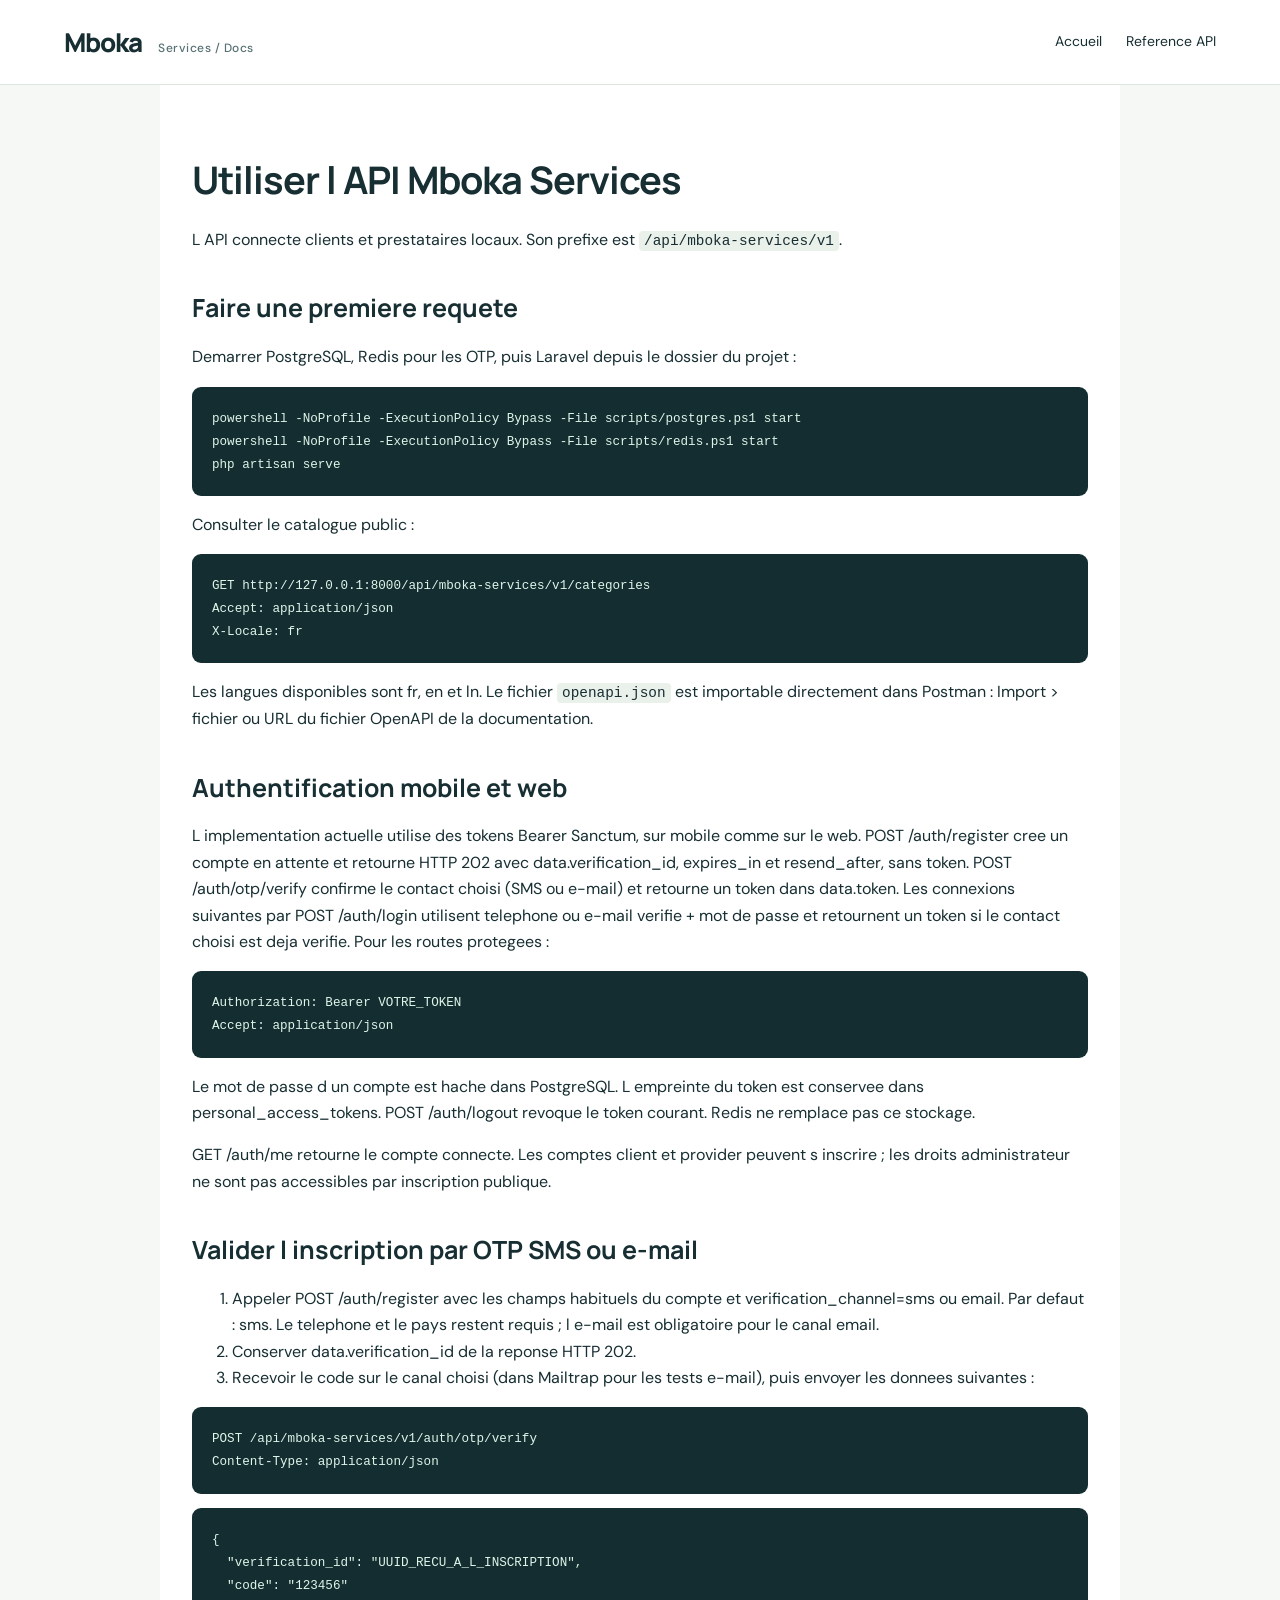
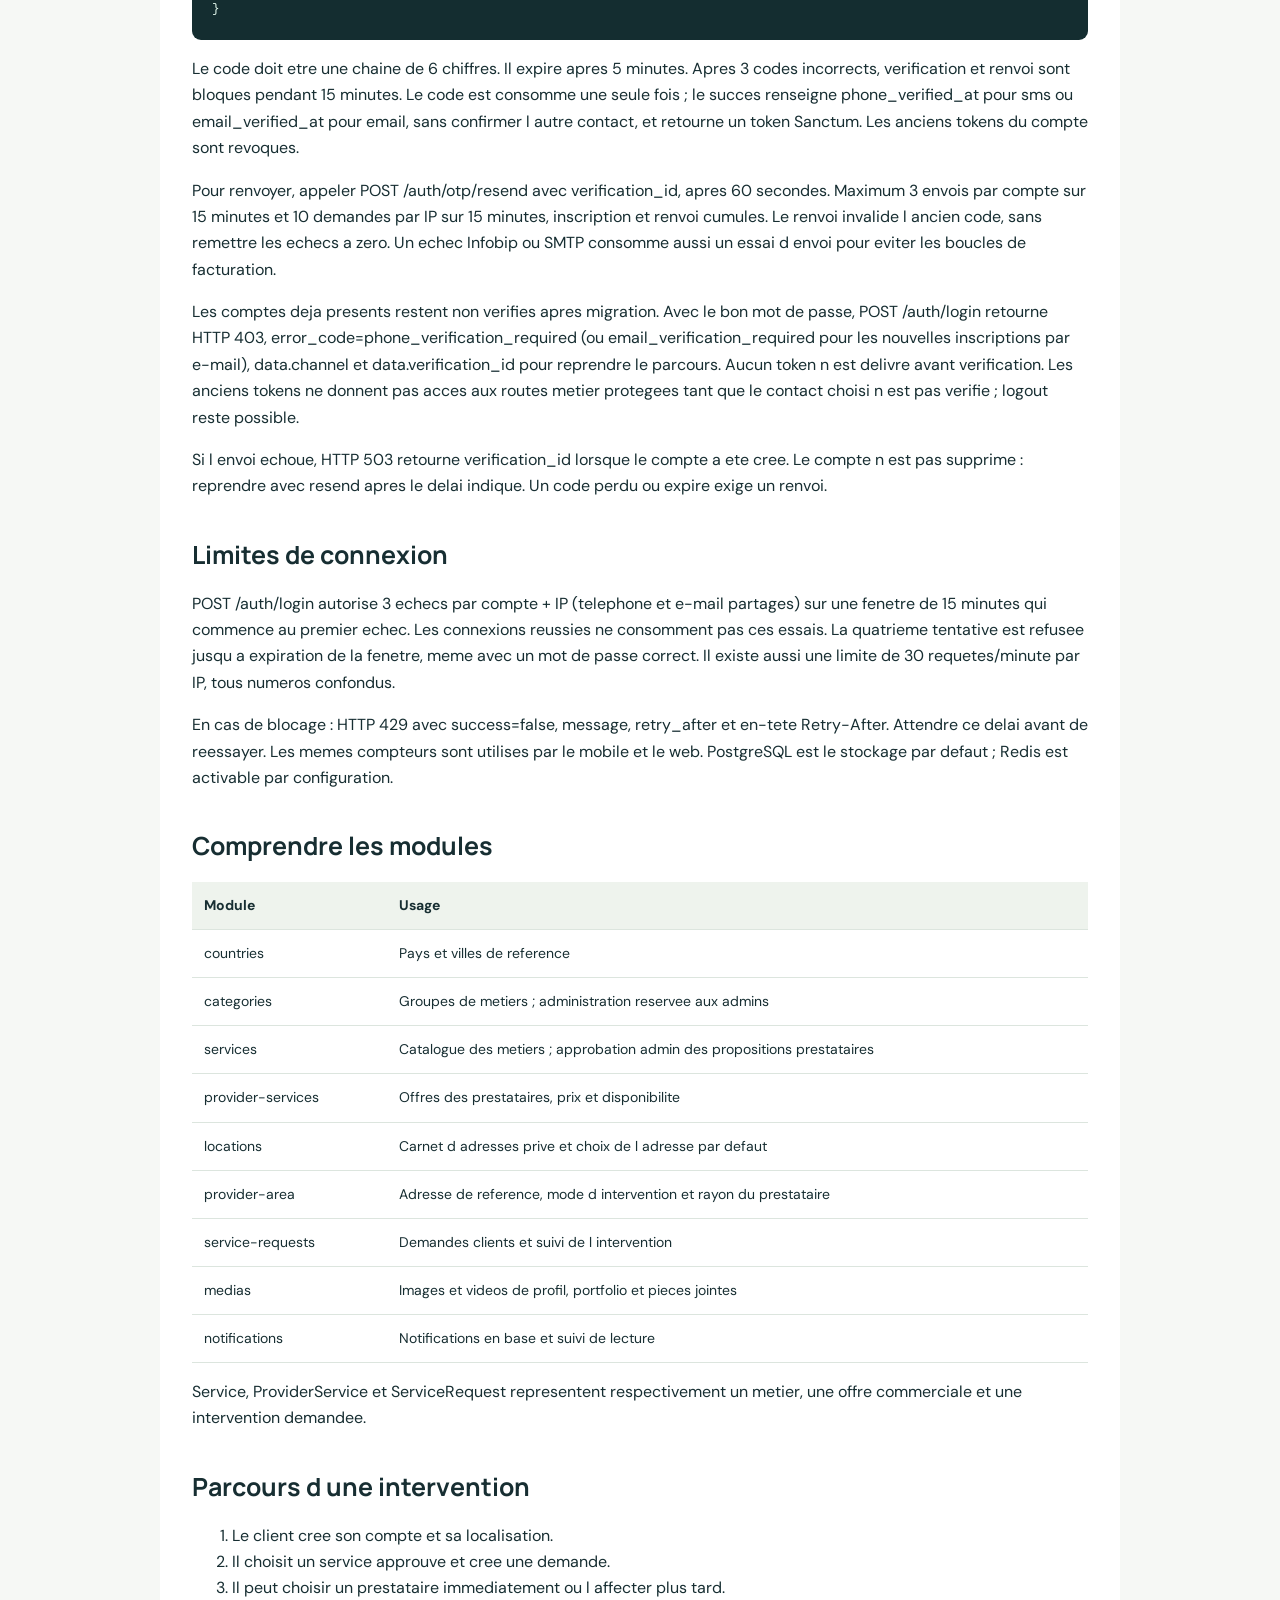
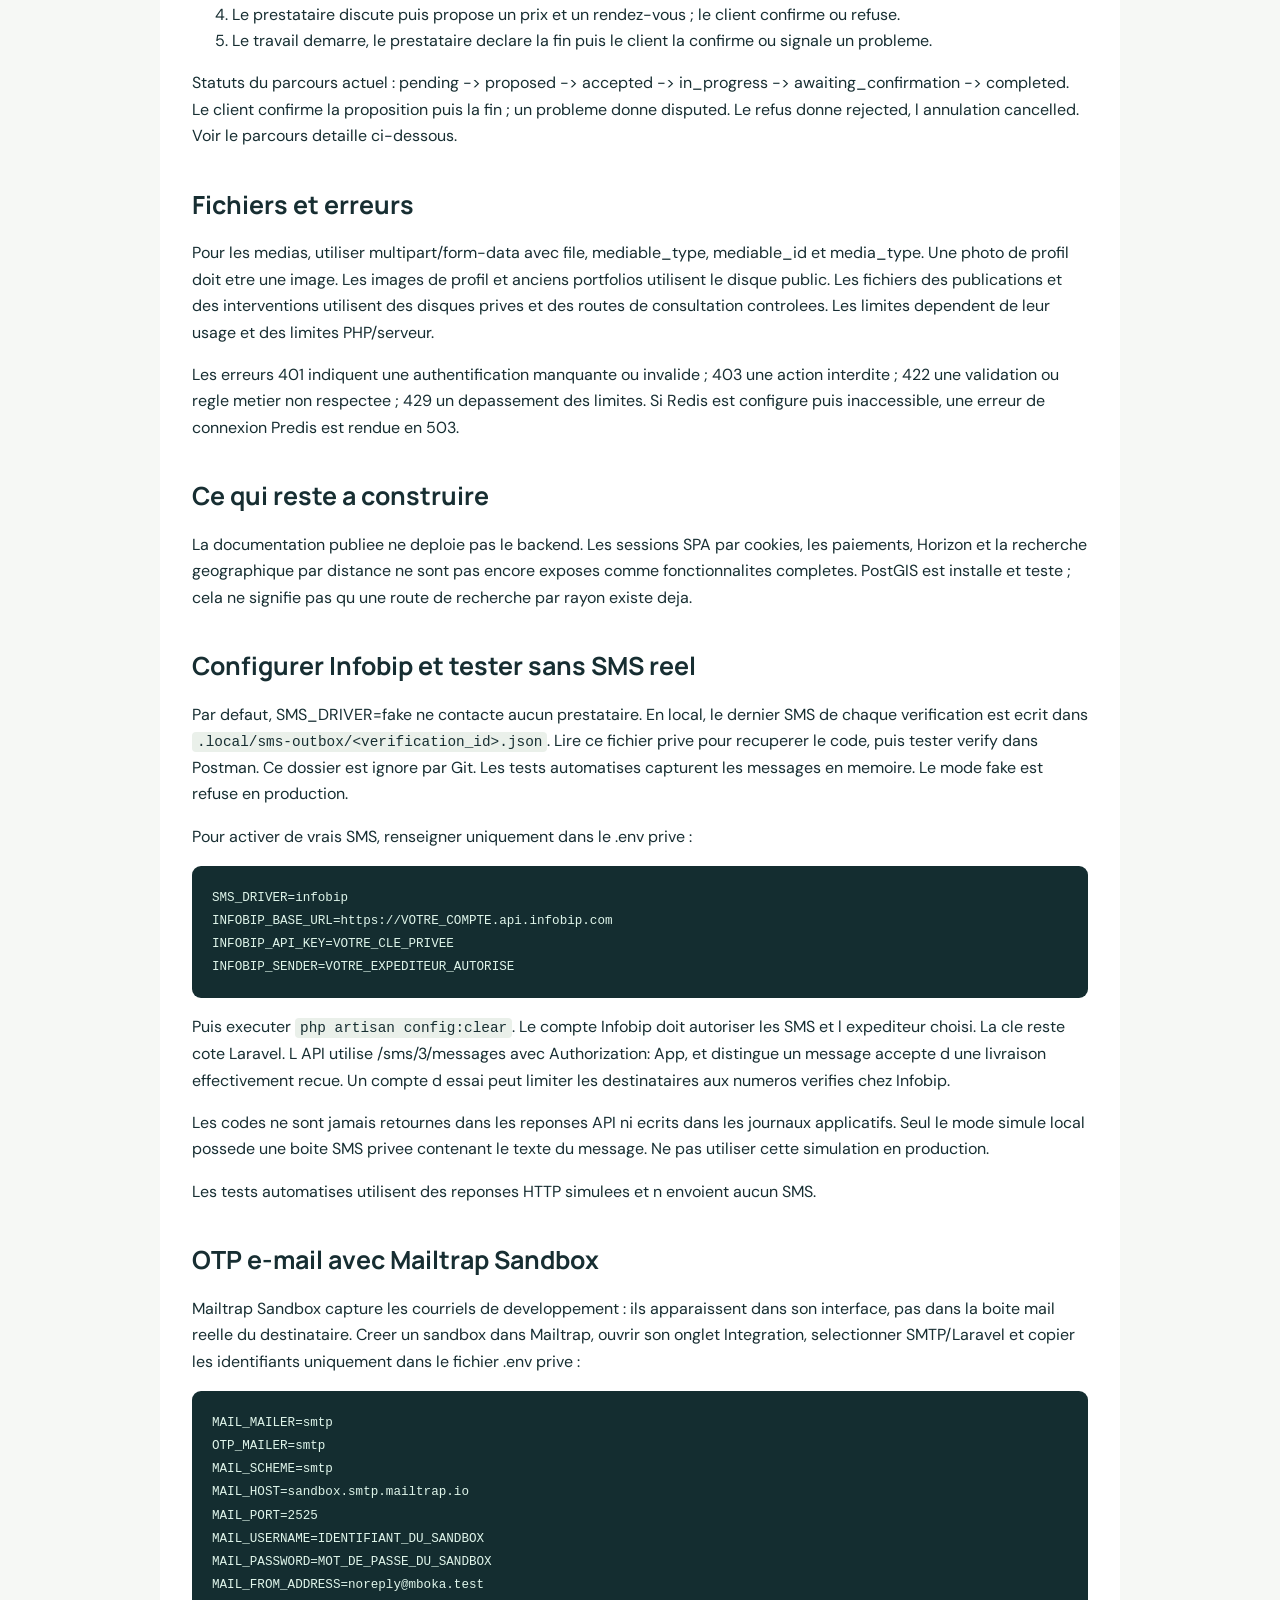
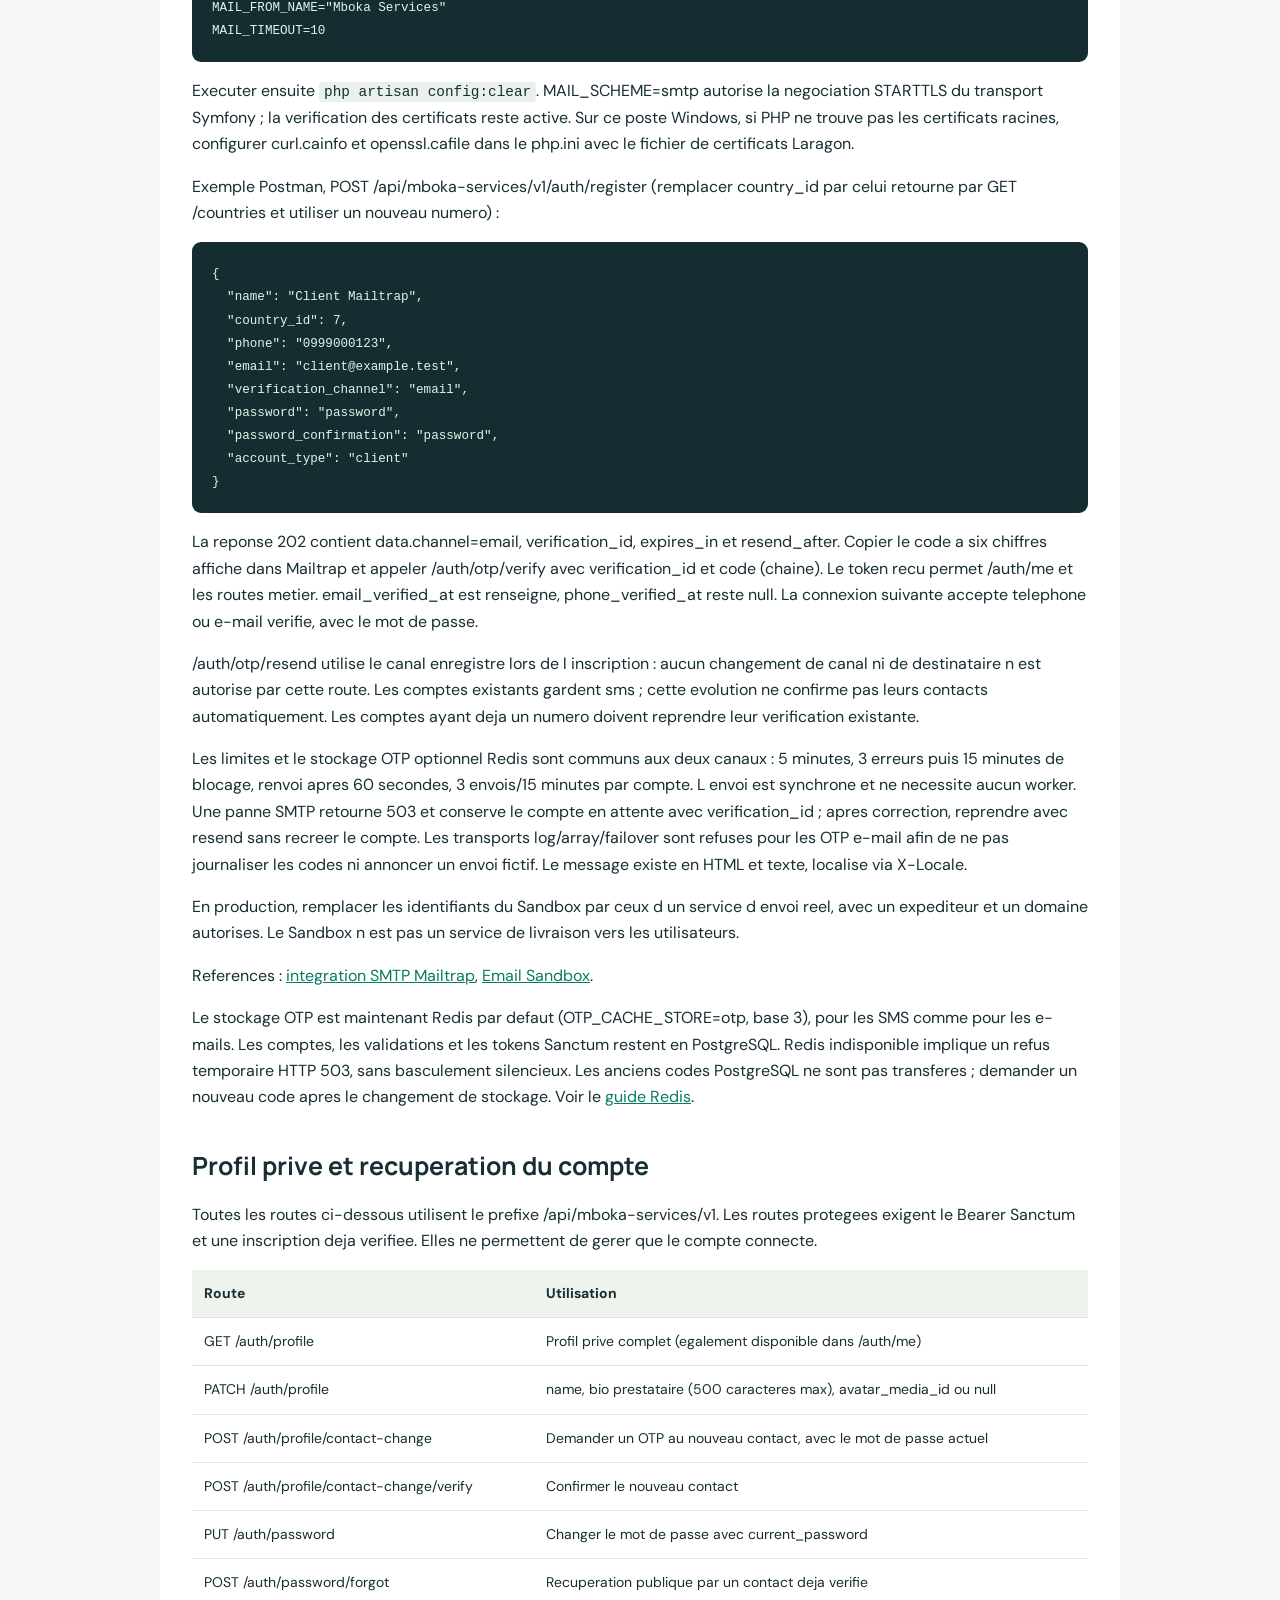
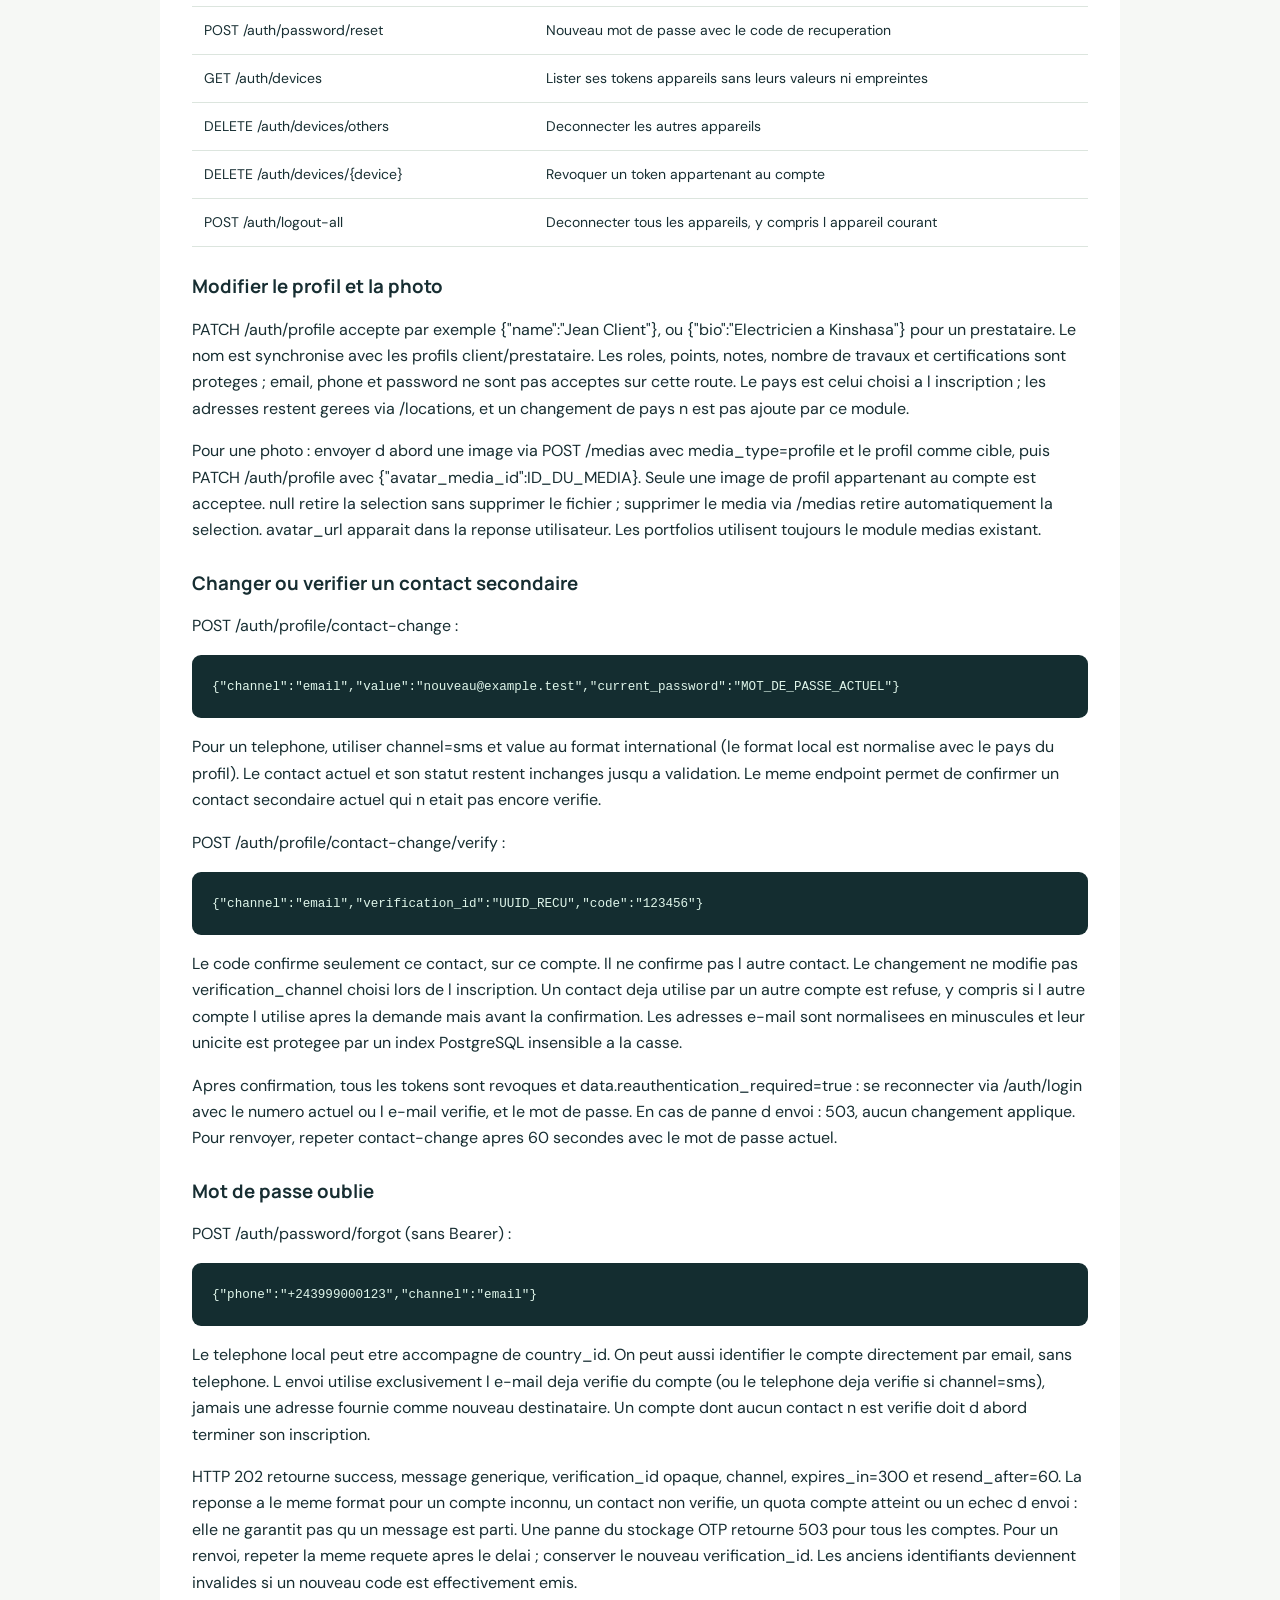
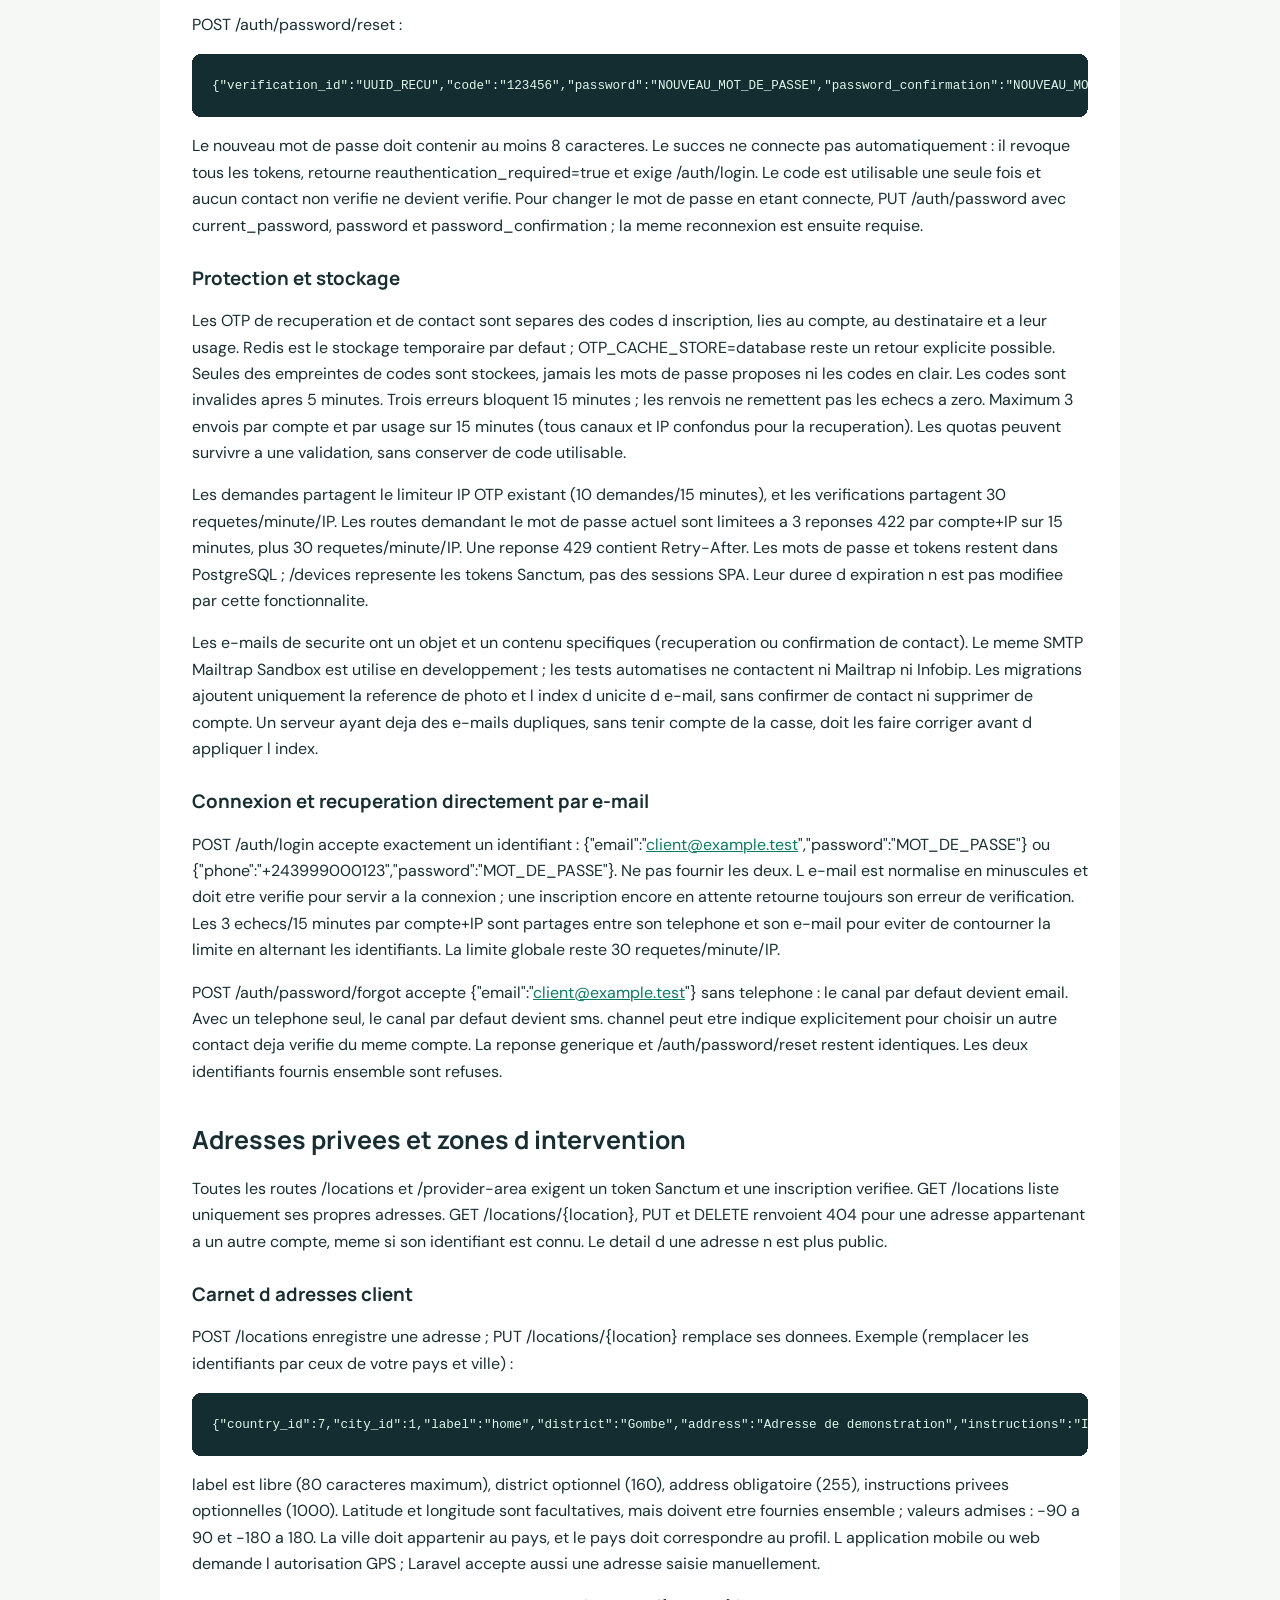
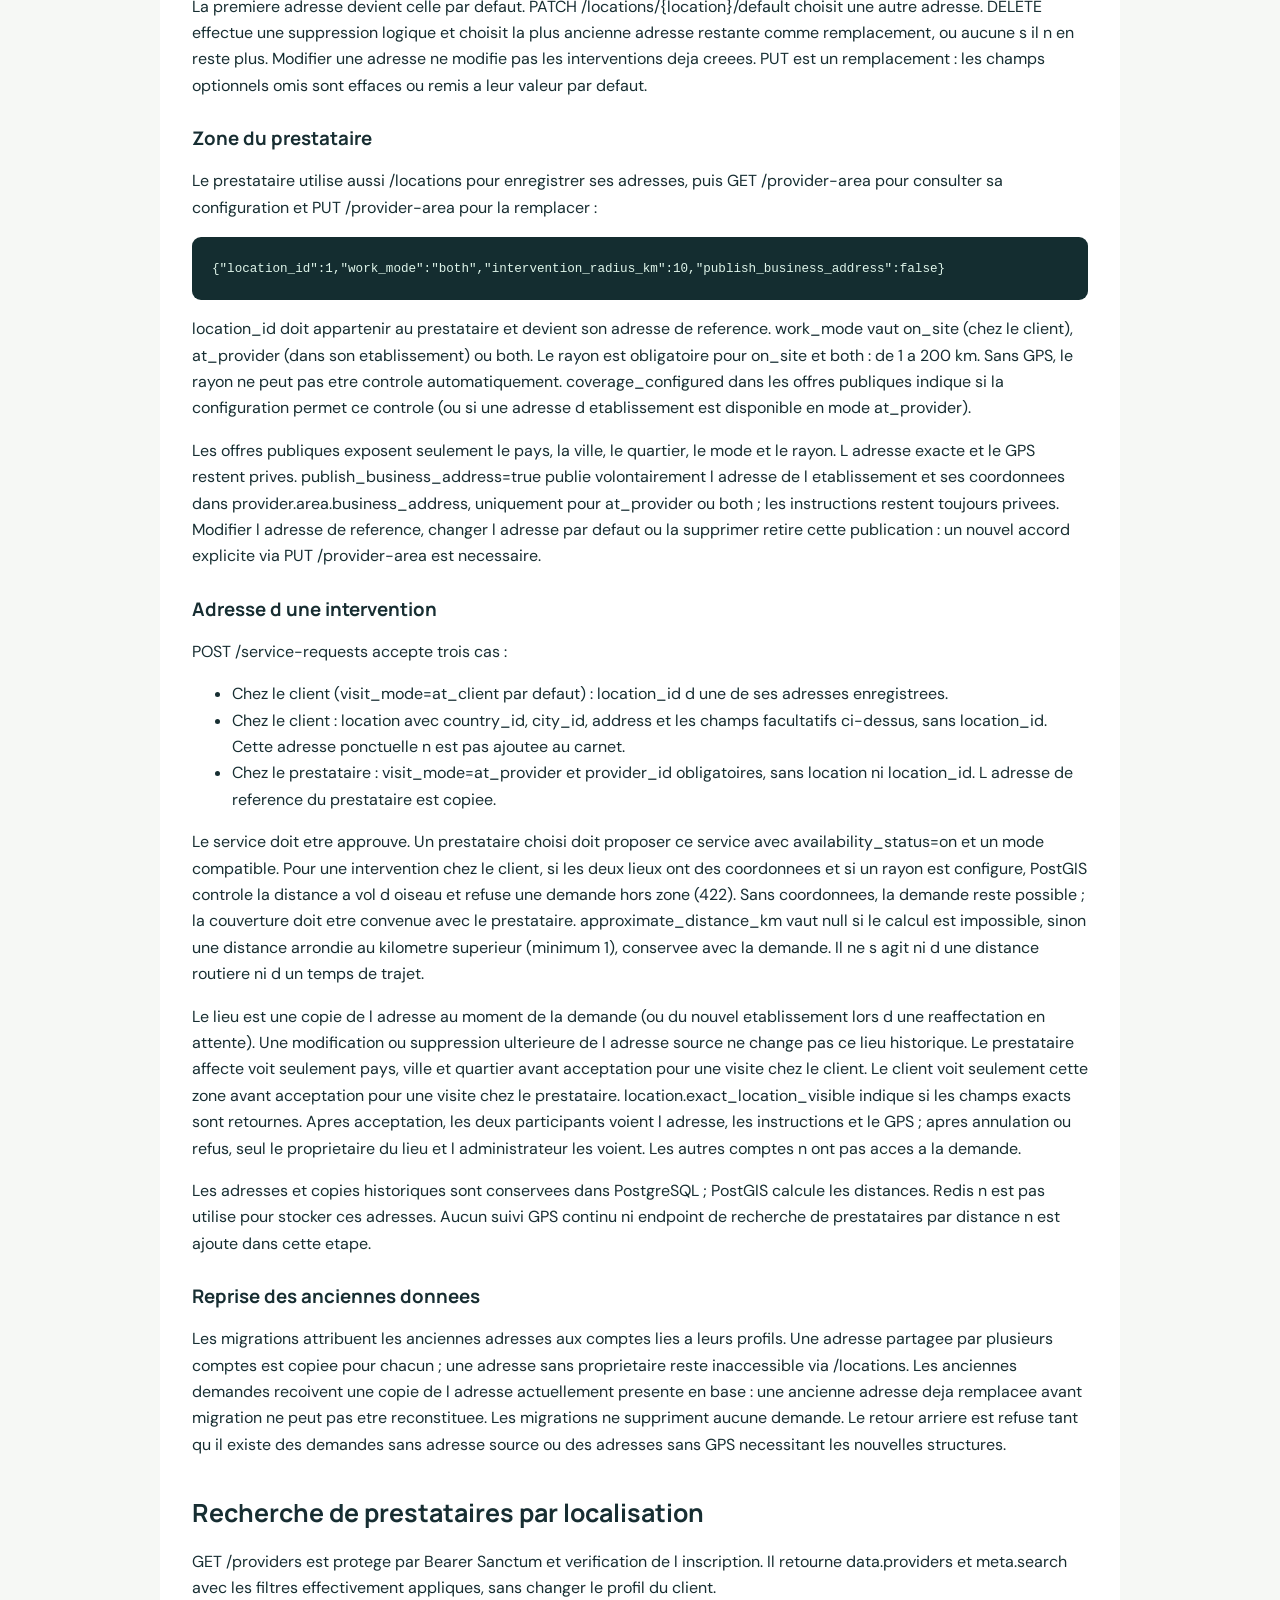
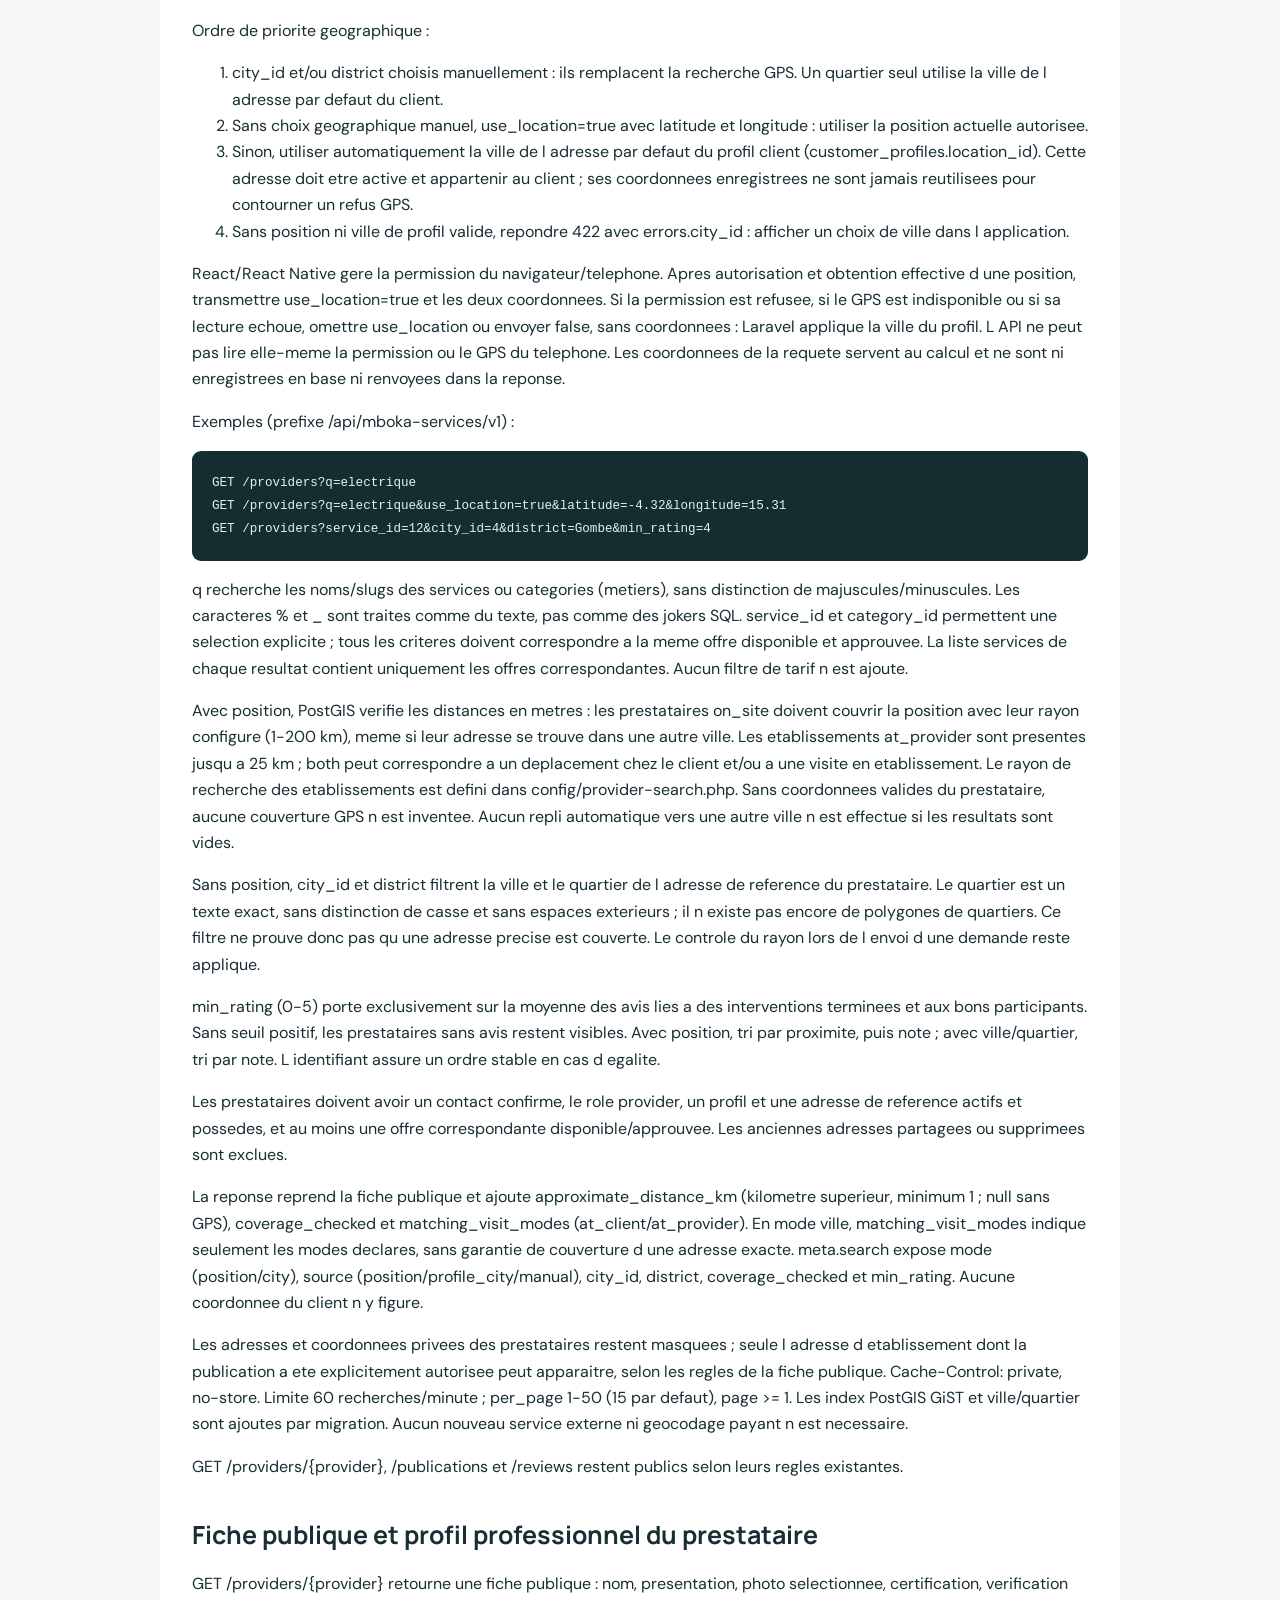
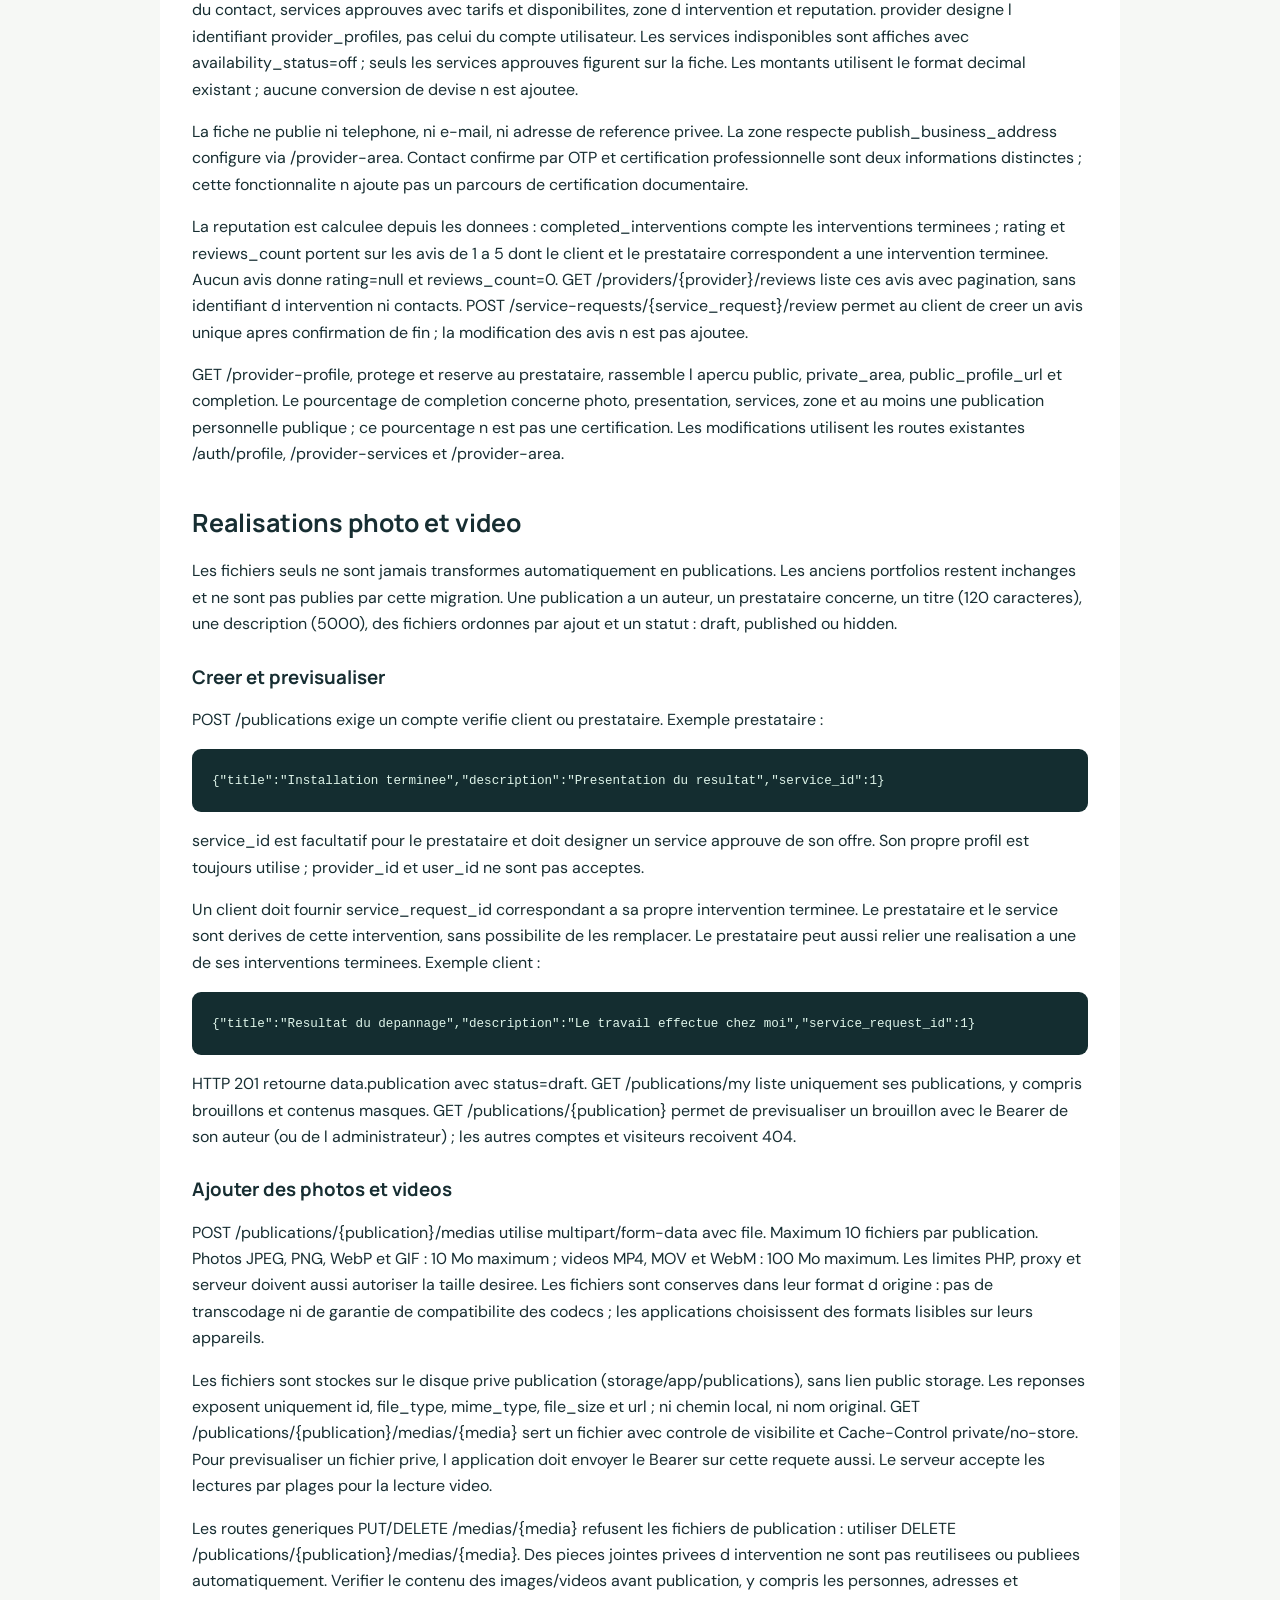
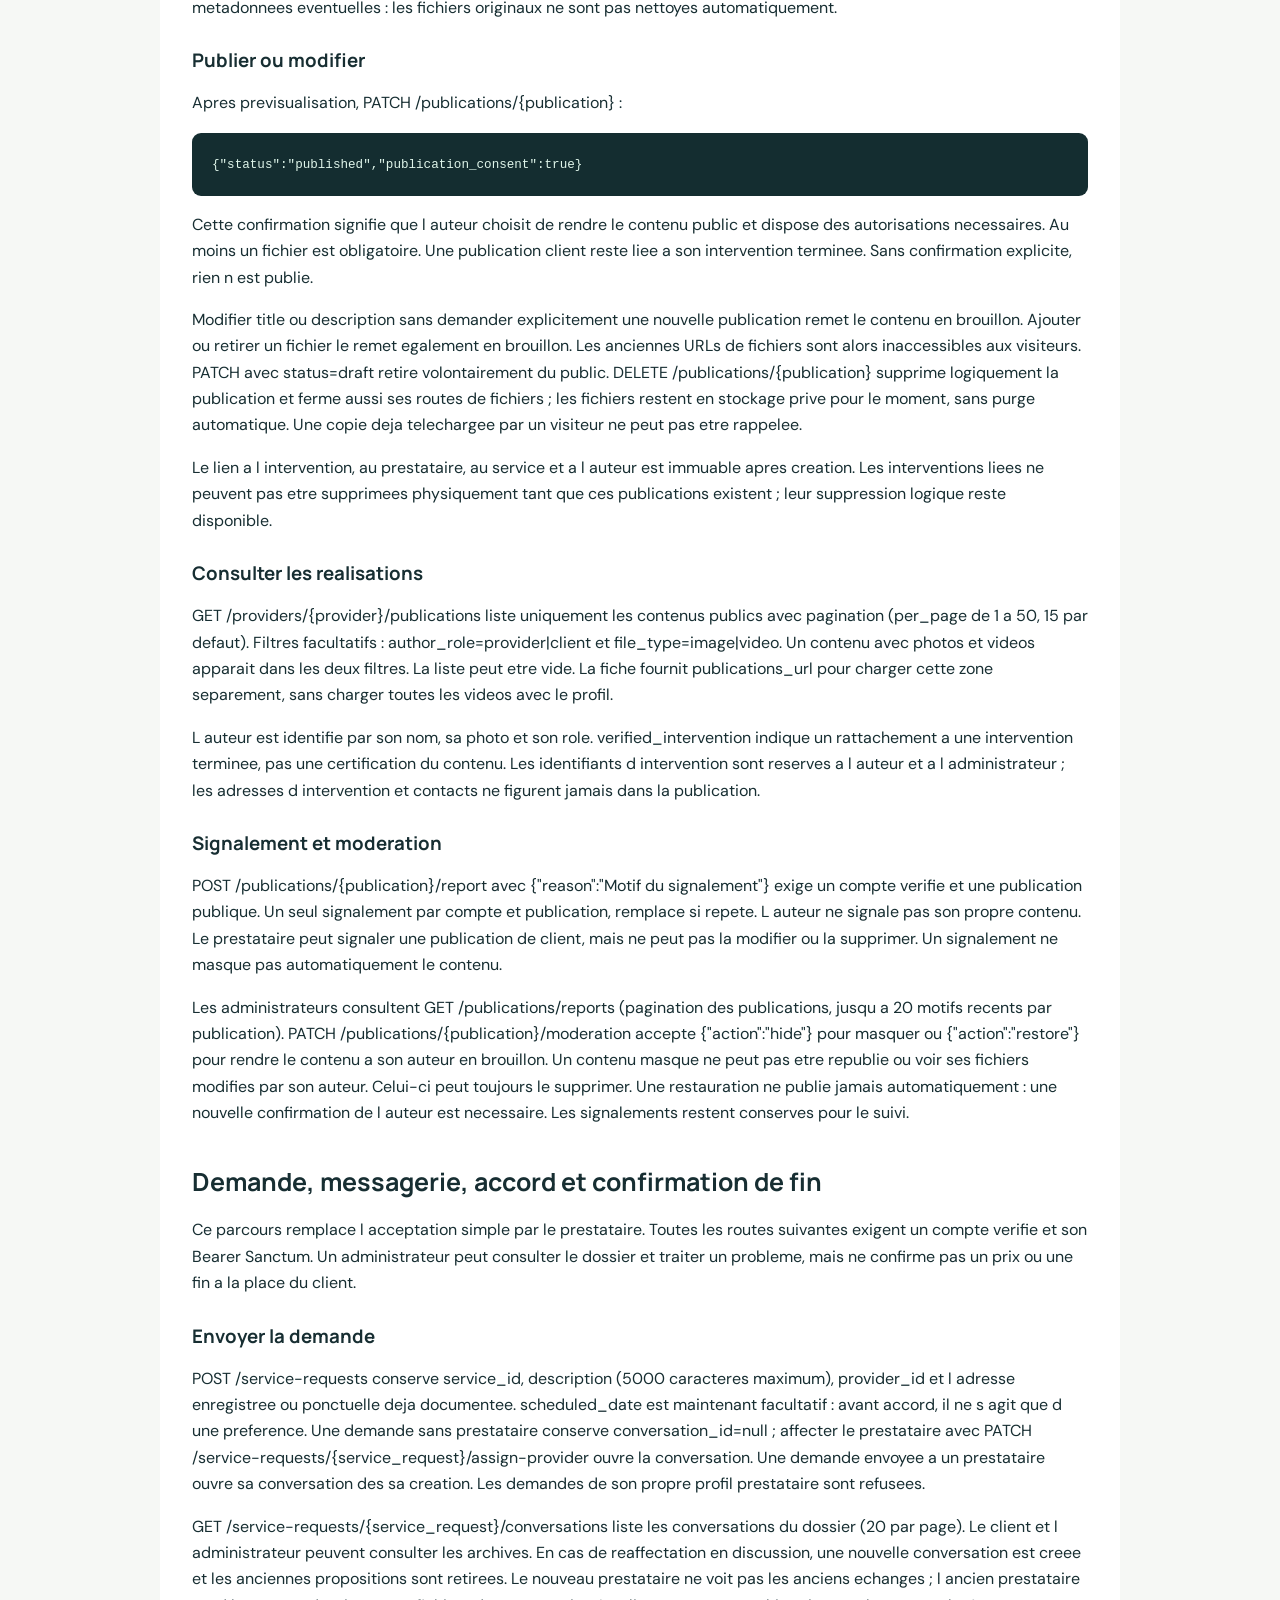
==== api-guide.html @ a5d68b19 "docs: publish API reference from f7e01b3" ====
<!doctype html><html lang="fr"><meta charset="utf-8"><meta name="viewport" content="width=device-width,initial-scale=1"><link rel="stylesheet" href="style.css"><title>Mboka &middot; api-guide</title><body><header><a class="brand" href="index.html">Mboka <span>Services / Docs</span></a><nav><a href="index.html">Accueil</a><a href="api.html">Reference API</a></nav></header><main class="guide"><h1>Utiliser l API Mboka Services</h1>
<p>L API connecte clients et prestataires locaux. Son prefixe est <code>/api/mboka-services/v1</code>.</p>
<h2>Faire une premiere requete</h2>
<p>Demarrer PostgreSQL, Redis pour les OTP, puis Laravel depuis le dossier du projet :</p>
<pre><code class="language-powershell">powershell -NoProfile -ExecutionPolicy Bypass -File scripts/postgres.ps1 start
powershell -NoProfile -ExecutionPolicy Bypass -File scripts/redis.ps1 start
php artisan serve
</code></pre>
<p>Consulter le catalogue public :</p>
<pre><code class="language-http">GET http://127.0.0.1:8000/api/mboka-services/v1/categories
Accept: application/json
X-Locale: fr
</code></pre>
<p>Les langues disponibles sont fr, en et ln. Le fichier <code>openapi.json</code> est importable directement dans Postman : Import &gt; fichier ou URL du fichier OpenAPI de la documentation.</p>
<h2>Authentification mobile et web</h2>
<p>L implementation actuelle utilise des tokens Bearer Sanctum, sur mobile comme sur le web. POST /auth/register cree un compte en attente et retourne HTTP 202 avec data.verification_id, expires_in et resend_after, sans token. POST /auth/otp/verify confirme le contact choisi (SMS ou e-mail) et retourne un token dans data.token. Les connexions suivantes par POST /auth/login utilisent telephone ou e-mail verifie + mot de passe et retournent un token si le contact choisi est deja verifie. Pour les routes protegees :</p>
<pre><code class="language-http">Authorization: Bearer VOTRE_TOKEN
Accept: application/json
</code></pre>
<p>Le mot de passe d un compte est hache dans PostgreSQL. L empreinte du token est conservee dans personal_access_tokens. POST /auth/logout revoque le token courant. Redis ne remplace pas ce stockage.</p>
<p>GET /auth/me retourne le compte connecte. Les comptes client et provider peuvent s inscrire ; les droits administrateur ne sont pas accessibles par inscription publique.</p>
<h2>Valider l inscription par OTP SMS ou e-mail</h2>
<ol>
<li>Appeler POST /auth/register avec les champs habituels du compte et verification_channel=sms ou email. Par defaut : sms. Le telephone et le pays restent requis ; l e-mail est obligatoire pour le canal email.</li>
<li>Conserver data.verification_id de la reponse HTTP 202.</li>
<li>Recevoir le code sur le canal choisi (dans Mailtrap pour les tests e-mail), puis envoyer les donnees suivantes :</li>
</ol>
<pre><code class="language-http">POST /api/mboka-services/v1/auth/otp/verify
Content-Type: application/json
</code></pre>
<pre><code class="language-json">{
  &quot;verification_id&quot;: &quot;UUID_RECU_A_L_INSCRIPTION&quot;,
  &quot;code&quot;: &quot;123456&quot;
}
</code></pre>
<p>Le code doit etre une chaine de 6 chiffres. Il expire apres 5 minutes. Apres 3 codes incorrects, verification et renvoi sont bloques pendant 15 minutes. Le code est consomme une seule fois ; le succes renseigne phone_verified_at pour sms ou email_verified_at pour email, sans confirmer l autre contact, et retourne un token Sanctum. Les anciens tokens du compte sont revoques.</p>
<p>Pour renvoyer, appeler POST /auth/otp/resend avec verification_id, apres 60 secondes. Maximum 3 envois par compte sur 15 minutes et 10 demandes par IP sur 15 minutes, inscription et renvoi cumules. Le renvoi invalide l ancien code, sans remettre les echecs a zero. Un echec Infobip ou SMTP consomme aussi un essai d envoi pour eviter les boucles de facturation.</p>
<p>Les comptes deja presents restent non verifies apres migration. Avec le bon mot de passe, POST /auth/login retourne HTTP 403, error_code=phone_verification_required (ou email_verification_required pour les nouvelles inscriptions par e-mail), data.channel et data.verification_id pour reprendre le parcours. Aucun token n est delivre avant verification. Les anciens tokens ne donnent pas acces aux routes metier protegees tant que le contact choisi n est pas verifie ; logout reste possible.</p>
<p>Si l envoi echoue, HTTP 503 retourne verification_id lorsque le compte a ete cree. Le compte n est pas supprime : reprendre avec resend apres le delai indique. Un code perdu ou expire exige un renvoi.</p>
<h2>Limites de connexion</h2>
<p>POST /auth/login autorise 3 echecs par compte + IP (telephone et e-mail partages) sur une fenetre de 15 minutes qui commence au premier echec. Les connexions reussies ne consomment pas ces essais. La quatrieme tentative est refusee jusqu a expiration de la fenetre, meme avec un mot de passe correct. Il existe aussi une limite de 30 requetes/minute par IP, tous numeros confondus.</p>
<p>En cas de blocage : HTTP 429 avec success=false, message, retry_after et en-tete Retry-After. Attendre ce delai avant de reessayer. Les memes compteurs sont utilises par le mobile et le web. PostgreSQL est le stockage par defaut ; Redis est activable par configuration.</p>
<h2>Comprendre les modules</h2>
<table>
<thead>
<tr>
<th>Module</th>
<th>Usage</th>
</tr>
</thead>
<tbody>
<tr>
<td>countries</td>
<td>Pays et villes de reference</td>
</tr>
<tr>
<td>categories</td>
<td>Groupes de metiers ; administration reservee aux admins</td>
</tr>
<tr>
<td>services</td>
<td>Catalogue des metiers ; approbation admin des propositions prestataires</td>
</tr>
<tr>
<td>provider-services</td>
<td>Offres des prestataires, prix et disponibilite</td>
</tr>
<tr>
<td>locations</td>
<td>Carnet d adresses prive et choix de l adresse par defaut</td>
</tr>
<tr>
<td>provider-area</td>
<td>Adresse de reference, mode d intervention et rayon du prestataire</td>
</tr>
<tr>
<td>service-requests</td>
<td>Demandes clients et suivi de l intervention</td>
</tr>
<tr>
<td>medias</td>
<td>Images et videos de profil, portfolio et pieces jointes</td>
</tr>
<tr>
<td>notifications</td>
<td>Notifications en base et suivi de lecture</td>
</tr>
</tbody>
</table>
<p>Service, ProviderService et ServiceRequest representent respectivement un metier, une offre commerciale et une intervention demandee.</p>
<h2>Parcours d une intervention</h2>
<ol>
<li>Le client cree son compte et sa localisation.</li>
<li>Il choisit un service approuve et cree une demande.</li>
<li>Il peut choisir un prestataire immediatement ou l affecter plus tard.</li>
<li>Le prestataire discute puis propose un prix et un rendez-vous ; le client confirme ou refuse.</li>
<li>Le travail demarre, le prestataire declare la fin puis le client la confirme ou signale un probleme.</li>
</ol>
<p>Statuts du parcours actuel : pending -&gt; proposed -&gt; accepted -&gt; in_progress -&gt; awaiting_confirmation -&gt; completed. Le client confirme la proposition puis la fin ; un probleme donne disputed. Le refus donne rejected, l annulation cancelled. Voir le parcours detaille ci-dessous.</p>
<h2>Fichiers et erreurs</h2>
<p>Pour les medias, utiliser multipart/form-data avec file, mediable_type, mediable_id et media_type. Une photo de profil doit etre une image. Les images de profil et anciens portfolios utilisent le disque public. Les fichiers des publications et des interventions utilisent des disques prives et des routes de consultation controlees. Les limites dependent de leur usage et des limites PHP/serveur.</p>
<p>Les erreurs 401 indiquent une authentification manquante ou invalide ; 403 une action interdite ; 422 une validation ou regle metier non respectee ; 429 un depassement des limites. Si Redis est configure puis inaccessible, une erreur de connexion Predis est rendue en 503.</p>
<h2>Ce qui reste a construire</h2>
<p>La documentation publiee ne deploie pas le backend. Les sessions SPA par cookies, les paiements, Horizon et la recherche geographique par distance ne sont pas encore exposes comme fonctionnalites completes. PostGIS est installe et teste ; cela ne signifie pas qu une route de recherche par rayon existe deja.</p>
<h2>Configurer Infobip et tester sans SMS reel</h2>
<p>Par defaut, SMS_DRIVER=fake ne contacte aucun prestataire. En local, le dernier SMS de chaque verification est ecrit dans <code>.local/sms-outbox/&lt;verification_id&gt;.json</code>. Lire ce fichier prive pour recuperer le code, puis tester verify dans Postman. Ce dossier est ignore par Git. Les tests automatises capturent les messages en memoire. Le mode fake est refuse en production.</p>
<p>Pour activer de vrais SMS, renseigner uniquement dans le .env prive :</p>
<pre><code class="language-dotenv">SMS_DRIVER=infobip
INFOBIP_BASE_URL=https://VOTRE_COMPTE.api.infobip.com
INFOBIP_API_KEY=VOTRE_CLE_PRIVEE
INFOBIP_SENDER=VOTRE_EXPEDITEUR_AUTORISE
</code></pre>
<p>Puis executer <code>php artisan config:clear</code>. Le compte Infobip doit autoriser les SMS et l expediteur choisi. La cle reste cote Laravel. L API utilise /sms/3/messages avec Authorization: App, et distingue un message accepte d une livraison effectivement recue. Un compte d essai peut limiter les destinataires aux numeros verifies chez Infobip.</p>
<p>Les codes ne sont jamais retournes dans les reponses API ni ecrits dans les journaux applicatifs. Seul le mode simule local possede une boite SMS privee contenant le texte du message. Ne pas utiliser cette simulation en production.</p>
<p>Les tests automatises utilisent des reponses HTTP simulees et n envoient aucun SMS.</p>
<h2>OTP e-mail avec Mailtrap Sandbox</h2>
<p>Mailtrap Sandbox capture les courriels de developpement : ils apparaissent dans son interface, pas dans la boite mail reelle du destinataire. Creer un sandbox dans Mailtrap, ouvrir son onglet Integration, selectionner SMTP/Laravel et copier les identifiants uniquement dans le fichier .env prive :</p>
<pre><code class="language-dotenv">MAIL_MAILER=smtp
OTP_MAILER=smtp
MAIL_SCHEME=smtp
MAIL_HOST=sandbox.smtp.mailtrap.io
MAIL_PORT=2525
MAIL_USERNAME=IDENTIFIANT_DU_SANDBOX
MAIL_PASSWORD=MOT_DE_PASSE_DU_SANDBOX
MAIL_FROM_ADDRESS=noreply@mboka.test
MAIL_FROM_NAME=&quot;Mboka Services&quot;
MAIL_TIMEOUT=10
</code></pre>
<p>Executer ensuite <code>php artisan config:clear</code>. MAIL_SCHEME=smtp autorise la negociation STARTTLS du transport Symfony ; la verification des certificats reste active. Sur ce poste Windows, si PHP ne trouve pas les certificats racines, configurer curl.cainfo et openssl.cafile dans le php.ini avec le fichier de certificats Laragon.</p>
<p>Exemple Postman, POST /api/mboka-services/v1/auth/register (remplacer country_id par celui retourne par GET /countries et utiliser un nouveau numero) :</p>
<pre><code class="language-json">{
  &quot;name&quot;: &quot;Client Mailtrap&quot;,
  &quot;country_id&quot;: 7,
  &quot;phone&quot;: &quot;0999000123&quot;,
  &quot;email&quot;: &quot;client@example.test&quot;,
  &quot;verification_channel&quot;: &quot;email&quot;,
  &quot;password&quot;: &quot;password&quot;,
  &quot;password_confirmation&quot;: &quot;password&quot;,
  &quot;account_type&quot;: &quot;client&quot;
}
</code></pre>
<p>La reponse 202 contient data.channel=email, verification_id, expires_in et resend_after. Copier le code a six chiffres affiche dans Mailtrap et appeler /auth/otp/verify avec verification_id et code (chaine). Le token recu permet /auth/me et les routes metier. email_verified_at est renseigne, phone_verified_at reste null. La connexion suivante accepte telephone ou e-mail verifie, avec le mot de passe.</p>
<p>/auth/otp/resend utilise le canal enregistre lors de l inscription : aucun changement de canal ni de destinataire n est autorise par cette route. Les comptes existants gardent sms ; cette evolution ne confirme pas leurs contacts automatiquement. Les comptes ayant deja un numero doivent reprendre leur verification existante.</p>
<p>Les limites et le stockage OTP optionnel Redis sont communs aux deux canaux : 5 minutes, 3 erreurs puis 15 minutes de blocage, renvoi apres 60 secondes, 3 envois/15 minutes par compte. L envoi est synchrone et ne necessite aucun worker. Une panne SMTP retourne 503 et conserve le compte en attente avec verification_id ; apres correction, reprendre avec resend sans recreer le compte. Les transports log/array/failover sont refuses pour les OTP e-mail afin de ne pas journaliser les codes ni annoncer un envoi fictif. Le message existe en HTML et texte, localise via X-Locale.</p>
<p>En production, remplacer les identifiants du Sandbox par ceux d un service d envoi reel, avec un expediteur et un domaine autorises. Le Sandbox n est pas un service de livraison vers les utilisateurs.</p>
<p>References : <a href="https://docs.mailtrap.io/email-sandbox/setup/sandbox-smtp-integration">integration SMTP Mailtrap</a>, <a href="https://docs.mailtrap.io/getting-started/email-sandbox">Email Sandbox</a>.</p>
<p>Le stockage OTP est maintenant Redis par defaut (OTP_CACHE_STORE=otp, base 3), pour les SMS comme pour les e-mails. Les comptes, les validations et les tokens Sanctum restent en PostgreSQL. Redis indisponible implique un refus temporaire HTTP 503, sans basculement silencieux. Les anciens codes PostgreSQL ne sont pas transferes ; demander un nouveau code apres le changement de stockage. Voir le <a href="redis.md">guide Redis</a>.</p>
<h2>Profil prive et recuperation du compte</h2>
<p>Toutes les routes ci-dessous utilisent le prefixe /api/mboka-services/v1. Les routes protegees exigent le Bearer Sanctum et une inscription deja verifiee. Elles ne permettent de gerer que le compte connecte.</p>
<table>
<thead>
<tr>
<th>Route</th>
<th>Utilisation</th>
</tr>
</thead>
<tbody>
<tr>
<td>GET /auth/profile</td>
<td>Profil prive complet (egalement disponible dans /auth/me)</td>
</tr>
<tr>
<td>PATCH /auth/profile</td>
<td>name, bio prestataire (500 caracteres max), avatar_media_id ou null</td>
</tr>
<tr>
<td>POST /auth/profile/contact-change</td>
<td>Demander un OTP au nouveau contact, avec le mot de passe actuel</td>
</tr>
<tr>
<td>POST /auth/profile/contact-change/verify</td>
<td>Confirmer le nouveau contact</td>
</tr>
<tr>
<td>PUT /auth/password</td>
<td>Changer le mot de passe avec current_password</td>
</tr>
<tr>
<td>POST /auth/password/forgot</td>
<td>Recuperation publique par un contact deja verifie</td>
</tr>
<tr>
<td>POST /auth/password/reset</td>
<td>Nouveau mot de passe avec le code de recuperation</td>
</tr>
<tr>
<td>GET /auth/devices</td>
<td>Lister ses tokens appareils sans leurs valeurs ni empreintes</td>
</tr>
<tr>
<td>DELETE /auth/devices/others</td>
<td>Deconnecter les autres appareils</td>
</tr>
<tr>
<td>DELETE /auth/devices/{device}</td>
<td>Revoquer un token appartenant au compte</td>
</tr>
<tr>
<td>POST /auth/logout-all</td>
<td>Deconnecter tous les appareils, y compris l appareil courant</td>
</tr>
</tbody>
</table>
<h3>Modifier le profil et la photo</h3>
<p>PATCH /auth/profile accepte par exemple {&quot;name&quot;:&quot;Jean Client&quot;}, ou {&quot;bio&quot;:&quot;Electricien a Kinshasa&quot;} pour un prestataire. Le nom est synchronise avec les profils client/prestataire. Les roles, points, notes, nombre de travaux et certifications sont proteges ; email, phone et password ne sont pas acceptes sur cette route. Le pays est celui choisi a l inscription ; les adresses restent gerees via /locations, et un changement de pays n est pas ajoute par ce module.</p>
<p>Pour une photo : envoyer d abord une image via POST /medias avec media_type=profile et le profil comme cible, puis PATCH /auth/profile avec {&quot;avatar_media_id&quot;:ID_DU_MEDIA}. Seule une image de profil appartenant au compte est acceptee. null retire la selection sans supprimer le fichier ; supprimer le media via /medias retire automatiquement la selection. avatar_url apparait dans la reponse utilisateur. Les portfolios utilisent toujours le module medias existant.</p>
<h3>Changer ou verifier un contact secondaire</h3>
<p>POST /auth/profile/contact-change :</p>
<pre><code class="language-json">{&quot;channel&quot;:&quot;email&quot;,&quot;value&quot;:&quot;nouveau@example.test&quot;,&quot;current_password&quot;:&quot;MOT_DE_PASSE_ACTUEL&quot;}
</code></pre>
<p>Pour un telephone, utiliser channel=sms et value au format international (le format local est normalise avec le pays du profil). Le contact actuel et son statut restent inchanges jusqu a validation. Le meme endpoint permet de confirmer un contact secondaire actuel qui n etait pas encore verifie.</p>
<p>POST /auth/profile/contact-change/verify :</p>
<pre><code class="language-json">{&quot;channel&quot;:&quot;email&quot;,&quot;verification_id&quot;:&quot;UUID_RECU&quot;,&quot;code&quot;:&quot;123456&quot;}
</code></pre>
<p>Le code confirme seulement ce contact, sur ce compte. Il ne confirme pas l autre contact. Le changement ne modifie pas verification_channel choisi lors de l inscription. Un contact deja utilise par un autre compte est refuse, y compris si l autre compte l utilise apres la demande mais avant la confirmation. Les adresses e-mail sont normalisees en minuscules et leur unicite est protegee par un index PostgreSQL insensible a la casse.</p>
<p>Apres confirmation, tous les tokens sont revoques et data.reauthentication_required=true : se reconnecter via /auth/login avec le numero actuel ou l e-mail verifie, et le mot de passe. En cas de panne d envoi : 503, aucun changement applique. Pour renvoyer, repeter contact-change apres 60 secondes avec le mot de passe actuel.</p>
<h3>Mot de passe oublie</h3>
<p>POST /auth/password/forgot (sans Bearer) :</p>
<pre><code class="language-json">{&quot;phone&quot;:&quot;+243999000123&quot;,&quot;channel&quot;:&quot;email&quot;}
</code></pre>
<p>Le telephone local peut etre accompagne de country_id. On peut aussi identifier le compte directement par email, sans telephone. L envoi utilise exclusivement l e-mail deja verifie du compte (ou le telephone deja verifie si channel=sms), jamais une adresse fournie comme nouveau destinataire. Un compte dont aucun contact n est verifie doit d abord terminer son inscription.</p>
<p>HTTP 202 retourne success, message generique, verification_id opaque, channel, expires_in=300 et resend_after=60. La reponse a le meme format pour un compte inconnu, un contact non verifie, un quota compte atteint ou un echec d envoi : elle ne garantit pas qu un message est parti. Une panne du stockage OTP retourne 503 pour tous les comptes. Pour un renvoi, repeter la meme requete apres le delai ; conserver le nouveau verification_id. Les anciens identifiants deviennent invalides si un nouveau code est effectivement emis.</p>
<p>POST /auth/password/reset :</p>
<pre><code class="language-json">{&quot;verification_id&quot;:&quot;UUID_RECU&quot;,&quot;code&quot;:&quot;123456&quot;,&quot;password&quot;:&quot;NOUVEAU_MOT_DE_PASSE&quot;,&quot;password_confirmation&quot;:&quot;NOUVEAU_MOT_DE_PASSE&quot;}
</code></pre>
<p>Le nouveau mot de passe doit contenir au moins 8 caracteres. Le succes ne connecte pas automatiquement : il revoque tous les tokens, retourne reauthentication_required=true et exige /auth/login. Le code est utilisable une seule fois et aucun contact non verifie ne devient verifie. Pour changer le mot de passe en etant connecte, PUT /auth/password avec current_password, password et password_confirmation ; la meme reconnexion est ensuite requise.</p>
<h3>Protection et stockage</h3>
<p>Les OTP de recuperation et de contact sont separes des codes d inscription, lies au compte, au destinataire et a leur usage. Redis est le stockage temporaire par defaut ; OTP_CACHE_STORE=database reste un retour explicite possible. Seules des empreintes de codes sont stockees, jamais les mots de passe proposes ni les codes en clair. Les codes sont invalides apres 5 minutes. Trois erreurs bloquent 15 minutes ; les renvois ne remettent pas les echecs a zero. Maximum 3 envois par compte et par usage sur 15 minutes (tous canaux et IP confondus pour la recuperation). Les quotas peuvent survivre a une validation, sans conserver de code utilisable.</p>
<p>Les demandes partagent le limiteur IP OTP existant (10 demandes/15 minutes), et les verifications partagent 30 requetes/minute/IP. Les routes demandant le mot de passe actuel sont limitees a 3 reponses 422 par compte+IP sur 15 minutes, plus 30 requetes/minute/IP. Une reponse 429 contient Retry-After. Les mots de passe et tokens restent dans PostgreSQL ; /devices represente les tokens Sanctum, pas des sessions SPA. Leur duree d expiration n est pas modifiee par cette fonctionnalite.</p>
<p>Les e-mails de securite ont un objet et un contenu specifiques (recuperation ou confirmation de contact). Le meme SMTP Mailtrap Sandbox est utilise en developpement ; les tests automatises ne contactent ni Mailtrap ni Infobip. Les migrations ajoutent uniquement la reference de photo et l index d unicite d e-mail, sans confirmer de contact ni supprimer de compte. Un serveur ayant deja des e-mails dupliques, sans tenir compte de la casse, doit les faire corriger avant d appliquer l index.</p>
<h3>Connexion et recuperation directement par e-mail</h3>
<p>POST /auth/login accepte exactement un identifiant : {&quot;email&quot;:&quot;<a href="mailto:client@example.test">client@example.test</a>&quot;,&quot;password&quot;:&quot;MOT_DE_PASSE&quot;} ou {&quot;phone&quot;:&quot;+243999000123&quot;,&quot;password&quot;:&quot;MOT_DE_PASSE&quot;}. Ne pas fournir les deux. L e-mail est normalise en minuscules et doit etre verifie pour servir a la connexion ; une inscription encore en attente retourne toujours son erreur de verification. Les 3 echecs/15 minutes par compte+IP sont partages entre son telephone et son e-mail pour eviter de contourner la limite en alternant les identifiants. La limite globale reste 30 requetes/minute/IP.</p>
<p>POST /auth/password/forgot accepte {&quot;email&quot;:&quot;<a href="mailto:client@example.test">client@example.test</a>&quot;} sans telephone : le canal par defaut devient email. Avec un telephone seul, le canal par defaut devient sms. channel peut etre indique explicitement pour choisir un autre contact deja verifie du meme compte. La reponse generique et /auth/password/reset restent identiques. Les deux identifiants fournis ensemble sont refuses.</p>
<h2>Adresses privees et zones d intervention</h2>
<p>Toutes les routes /locations et /provider-area exigent un token Sanctum et une inscription verifiee. GET /locations liste uniquement ses propres adresses. GET /locations/{location}, PUT et DELETE renvoient 404 pour une adresse appartenant a un autre compte, meme si son identifiant est connu. Le detail d une adresse n est plus public.</p>
<h3>Carnet d adresses client</h3>
<p>POST /locations enregistre une adresse ; PUT /locations/{location} remplace ses donnees. Exemple (remplacer les identifiants par ceux de votre pays et ville) :</p>
<pre><code class="language-json">{&quot;country_id&quot;:7,&quot;city_id&quot;:1,&quot;label&quot;:&quot;home&quot;,&quot;district&quot;:&quot;Gombe&quot;,&quot;address&quot;:&quot;Adresse de demonstration&quot;,&quot;instructions&quot;:&quot;Indications privees&quot;,&quot;latitude&quot;:-4.32,&quot;longitude&quot;:15.30,&quot;is_default&quot;:true}
</code></pre>
<p>label est libre (80 caracteres maximum), district optionnel (160), address obligatoire (255), instructions privees optionnelles (1000). Latitude et longitude sont facultatives, mais doivent etre fournies ensemble ; valeurs admises : -90 a 90 et -180 a 180. La ville doit appartenir au pays, et le pays doit correspondre au profil. L application mobile ou web demande l autorisation GPS ; Laravel accepte aussi une adresse saisie manuellement.</p>
<p>La premiere adresse devient celle par defaut. PATCH /locations/{location}/default choisit une autre adresse. DELETE effectue une suppression logique et choisit la plus ancienne adresse restante comme remplacement, ou aucune s il n en reste plus. Modifier une adresse ne modifie pas les interventions deja creees. PUT est un remplacement : les champs optionnels omis sont effaces ou remis a leur valeur par defaut.</p>
<h3>Zone du prestataire</h3>
<p>Le prestataire utilise aussi /locations pour enregistrer ses adresses, puis GET /provider-area pour consulter sa configuration et PUT /provider-area pour la remplacer :</p>
<pre><code class="language-json">{&quot;location_id&quot;:1,&quot;work_mode&quot;:&quot;both&quot;,&quot;intervention_radius_km&quot;:10,&quot;publish_business_address&quot;:false}
</code></pre>
<p>location_id doit appartenir au prestataire et devient son adresse de reference. work_mode vaut on_site (chez le client), at_provider (dans son etablissement) ou both. Le rayon est obligatoire pour on_site et both : de 1 a 200 km. Sans GPS, le rayon ne peut pas etre controle automatiquement. coverage_configured dans les offres publiques indique si la configuration permet ce controle (ou si une adresse d etablissement est disponible en mode at_provider).</p>
<p>Les offres publiques exposent seulement le pays, la ville, le quartier, le mode et le rayon. L adresse exacte et le GPS restent prives. publish_business_address=true publie volontairement l adresse de l etablissement et ses coordonnees dans provider.area.business_address, uniquement pour at_provider ou both ; les instructions restent toujours privees. Modifier l adresse de reference, changer l adresse par defaut ou la supprimer retire cette publication : un nouvel accord explicite via PUT /provider-area est necessaire.</p>
<h3>Adresse d une intervention</h3>
<p>POST /service-requests accepte trois cas :</p>
<ul>
<li>Chez le client (visit_mode=at_client par defaut) : location_id d une de ses adresses enregistrees.</li>
<li>Chez le client : location avec country_id, city_id, address et les champs facultatifs ci-dessus, sans location_id. Cette adresse ponctuelle n est pas ajoutee au carnet.</li>
<li>Chez le prestataire : visit_mode=at_provider et provider_id obligatoires, sans location ni location_id. L adresse de reference du prestataire est copiee.</li>
</ul>
<p>Le service doit etre approuve. Un prestataire choisi doit proposer ce service avec availability_status=on et un mode compatible. Pour une intervention chez le client, si les deux lieux ont des coordonnees et si un rayon est configure, PostGIS controle la distance a vol d oiseau et refuse une demande hors zone (422). Sans coordonnees, la demande reste possible ; la couverture doit etre convenue avec le prestataire. approximate_distance_km vaut null si le calcul est impossible, sinon une distance arrondie au kilometre superieur (minimum 1), conservee avec la demande. Il ne s agit ni d une distance routiere ni d un temps de trajet.</p>
<p>Le lieu est une copie de l adresse au moment de la demande (ou du nouvel etablissement lors d une reaffectation en attente). Une modification ou suppression ulterieure de l adresse source ne change pas ce lieu historique. Le prestataire affecte voit seulement pays, ville et quartier avant acceptation pour une visite chez le client. Le client voit seulement cette zone avant acceptation pour une visite chez le prestataire. location.exact_location_visible indique si les champs exacts sont retournes. Apres acceptation, les deux participants voient l adresse, les instructions et le GPS ; apres annulation ou refus, seul le proprietaire du lieu et l administrateur les voient. Les autres comptes n ont pas acces a la demande.</p>
<p>Les adresses et copies historiques sont conservees dans PostgreSQL ; PostGIS calcule les distances. Redis n est pas utilise pour stocker ces adresses. Aucun suivi GPS continu ni endpoint de recherche de prestataires par distance n est ajoute dans cette etape.</p>
<h3>Reprise des anciennes donnees</h3>
<p>Les migrations attribuent les anciennes adresses aux comptes lies a leurs profils. Une adresse partagee par plusieurs comptes est copiee pour chacun ; une adresse sans proprietaire reste inaccessible via /locations. Les anciennes demandes recoivent une copie de l adresse actuellement presente en base : une ancienne adresse deja remplacee avant migration ne peut pas etre reconstituee. Les migrations ne suppriment aucune demande. Le retour arriere est refuse tant qu il existe des demandes sans adresse source ou des adresses sans GPS necessitant les nouvelles structures.</p>
<h2>Recherche de prestataires par localisation</h2>
<p>GET /providers est protege par Bearer Sanctum et verification de l inscription. Il retourne data.providers et meta.search avec les filtres effectivement appliques, sans changer le profil du client.</p>
<p>Ordre de priorite geographique :</p>
<ol>
<li>city_id et/ou district choisis manuellement : ils remplacent la recherche GPS. Un quartier seul utilise la ville de l adresse par defaut du client.</li>
<li>Sans choix geographique manuel, use_location=true avec latitude et longitude : utiliser la position actuelle autorisee.</li>
<li>Sinon, utiliser automatiquement la ville de l adresse par defaut du profil client (customer_profiles.location_id). Cette adresse doit etre active et appartenir au client ; ses coordonnees enregistrees ne sont jamais reutilisees pour contourner un refus GPS.</li>
<li>Sans position ni ville de profil valide, repondre 422 avec errors.city_id : afficher un choix de ville dans l application.</li>
</ol>
<p>React/React Native gere la permission du navigateur/telephone. Apres autorisation et obtention effective d une position, transmettre use_location=true et les deux coordonnees. Si la permission est refusee, si le GPS est indisponible ou si sa lecture echoue, omettre use_location ou envoyer false, sans coordonnees : Laravel applique la ville du profil. L API ne peut pas lire elle-meme la permission ou le GPS du telephone. Les coordonnees de la requete servent au calcul et ne sont ni enregistrees en base ni renvoyees dans la reponse.</p>
<p>Exemples (prefixe /api/mboka-services/v1) :</p>
<pre><code>GET /providers?q=electrique
GET /providers?q=electrique&amp;use_location=true&amp;latitude=-4.32&amp;longitude=15.31
GET /providers?service_id=12&amp;city_id=4&amp;district=Gombe&amp;min_rating=4
</code></pre>
<p>q recherche les noms/slugs des services ou categories (metiers), sans distinction de majuscules/minuscules. Les caracteres % et _ sont traites comme du texte, pas comme des jokers SQL. service_id et category_id permettent une selection explicite ; tous les criteres doivent correspondre a la meme offre disponible et approuvee. La liste services de chaque resultat contient uniquement les offres correspondantes. Aucun filtre de tarif n est ajoute.</p>
<p>Avec position, PostGIS verifie les distances en metres : les prestataires on_site doivent couvrir la position avec leur rayon configure (1-200 km), meme si leur adresse se trouve dans une autre ville. Les etablissements at_provider sont presentes jusqu a 25 km ; both peut correspondre a un deplacement chez le client et/ou a une visite en etablissement. Le rayon de recherche des etablissements est defini dans config/provider-search.php. Sans coordonnees valides du prestataire, aucune couverture GPS n est inventee. Aucun repli automatique vers une autre ville n est effectue si les resultats sont vides.</p>
<p>Sans position, city_id et district filtrent la ville et le quartier de l adresse de reference du prestataire. Le quartier est un texte exact, sans distinction de casse et sans espaces exterieurs ; il n existe pas encore de polygones de quartiers. Ce filtre ne prouve donc pas qu une adresse precise est couverte. Le controle du rayon lors de l envoi d une demande reste applique.</p>
<p>min_rating (0-5) porte exclusivement sur la moyenne des avis lies a des interventions terminees et aux bons participants. Sans seuil positif, les prestataires sans avis restent visibles. Avec position, tri par proximite, puis note ; avec ville/quartier, tri par note. L identifiant assure un ordre stable en cas d egalite.</p>
<p>Les prestataires doivent avoir un contact confirme, le role provider, un profil et une adresse de reference actifs et possedes, et au moins une offre correspondante disponible/approuvee. Les anciennes adresses partagees ou supprimees sont exclues.</p>
<p>La reponse reprend la fiche publique et ajoute approximate_distance_km (kilometre superieur, minimum 1 ; null sans GPS), coverage_checked et matching_visit_modes (at_client/at_provider). En mode ville, matching_visit_modes indique seulement les modes declares, sans garantie de couverture d une adresse exacte. meta.search expose mode (position/city), source (position/profile_city/manual), city_id, district, coverage_checked et min_rating. Aucune coordonnee du client n y figure.</p>
<p>Les adresses et coordonnees privees des prestataires restent masquees ; seule l adresse d etablissement dont la publication a ete explicitement autorisee peut apparaitre, selon les regles de la fiche publique. Cache-Control: private, no-store. Limite 60 recherches/minute ; per_page 1-50 (15 par defaut), page &gt;= 1. Les index PostGIS GiST et ville/quartier sont ajoutes par migration. Aucun nouveau service externe ni geocodage payant n est necessaire.</p>
<p>GET /providers/{provider}, /publications et /reviews restent publics selon leurs regles existantes.</p>
<h2>Fiche publique et profil professionnel du prestataire</h2>
<p>GET /providers/{provider} retourne une fiche publique : nom, presentation, photo selectionnee, certification, verification du contact, services approuves avec tarifs et disponibilites, zone d intervention et reputation. provider designe l identifiant provider_profiles, pas celui du compte utilisateur. Les services indisponibles sont affiches avec availability_status=off ; seuls les services approuves figurent sur la fiche. Les montants utilisent le format decimal existant ; aucune conversion de devise n est ajoutee.</p>
<p>La fiche ne publie ni telephone, ni e-mail, ni adresse de reference privee. La zone respecte publish_business_address configure via /provider-area. Contact confirme par OTP et certification professionnelle sont deux informations distinctes ; cette fonctionnalite n ajoute pas un parcours de certification documentaire.</p>
<p>La reputation est calculee depuis les donnees : completed_interventions compte les interventions terminees ; rating et reviews_count portent sur les avis de 1 a 5 dont le client et le prestataire correspondent a une intervention terminee. Aucun avis donne rating=null et reviews_count=0. GET /providers/{provider}/reviews liste ces avis avec pagination, sans identifiant d intervention ni contacts. POST /service-requests/{service_request}/review permet au client de creer un avis unique apres confirmation de fin ; la modification des avis n est pas ajoutee.</p>
<p>GET /provider-profile, protege et reserve au prestataire, rassemble l apercu public, private_area, public_profile_url et completion. Le pourcentage de completion concerne photo, presentation, services, zone et au moins une publication personnelle publique ; ce pourcentage n est pas une certification. Les modifications utilisent les routes existantes /auth/profile, /provider-services et /provider-area.</p>
<h2>Realisations photo et video</h2>
<p>Les fichiers seuls ne sont jamais transformes automatiquement en publications. Les anciens portfolios restent inchanges et ne sont pas publies par cette migration. Une publication a un auteur, un prestataire concerne, un titre (120 caracteres), une description (5000), des fichiers ordonnes par ajout et un statut : draft, published ou hidden.</p>
<h3>Creer et previsualiser</h3>
<p>POST /publications exige un compte verifie client ou prestataire. Exemple prestataire :</p>
<pre><code class="language-json">{&quot;title&quot;:&quot;Installation terminee&quot;,&quot;description&quot;:&quot;Presentation du resultat&quot;,&quot;service_id&quot;:1}
</code></pre>
<p>service_id est facultatif pour le prestataire et doit designer un service approuve de son offre. Son propre profil est toujours utilise ; provider_id et user_id ne sont pas acceptes.</p>
<p>Un client doit fournir service_request_id correspondant a sa propre intervention terminee. Le prestataire et le service sont derives de cette intervention, sans possibilite de les remplacer. Le prestataire peut aussi relier une realisation a une de ses interventions terminees. Exemple client :</p>
<pre><code class="language-json">{&quot;title&quot;:&quot;Resultat du depannage&quot;,&quot;description&quot;:&quot;Le travail effectue chez moi&quot;,&quot;service_request_id&quot;:1}
</code></pre>
<p>HTTP 201 retourne data.publication avec status=draft. GET /publications/my liste uniquement ses publications, y compris brouillons et contenus masques. GET /publications/{publication} permet de previsualiser un brouillon avec le Bearer de son auteur (ou de l administrateur) ; les autres comptes et visiteurs recoivent 404.</p>
<h3>Ajouter des photos et videos</h3>
<p>POST /publications/{publication}/medias utilise multipart/form-data avec file. Maximum 10 fichiers par publication. Photos JPEG, PNG, WebP et GIF : 10 Mo maximum ; videos MP4, MOV et WebM : 100 Mo maximum. Les limites PHP, proxy et serveur doivent aussi autoriser la taille desiree. Les fichiers sont conserves dans leur format d origine : pas de transcodage ni de garantie de compatibilite des codecs ; les applications choisissent des formats lisibles sur leurs appareils.</p>
<p>Les fichiers sont stockes sur le disque prive publication (storage/app/publications), sans lien public storage. Les reponses exposent uniquement id, file_type, mime_type, file_size et url ; ni chemin local, ni nom original. GET /publications/{publication}/medias/{media} sert un fichier avec controle de visibilite et Cache-Control private/no-store. Pour previsualiser un fichier prive, l application doit envoyer le Bearer sur cette requete aussi. Le serveur accepte les lectures par plages pour la lecture video.</p>
<p>Les routes generiques PUT/DELETE /medias/{media} refusent les fichiers de publication : utiliser DELETE /publications/{publication}/medias/{media}. Des pieces jointes privees d intervention ne sont pas reutilisees ou publiees automatiquement. Verifier le contenu des images/videos avant publication, y compris les personnes, adresses et metadonnees eventuelles : les fichiers originaux ne sont pas nettoyes automatiquement.</p>
<h3>Publier ou modifier</h3>
<p>Apres previsualisation, PATCH /publications/{publication} :</p>
<pre><code class="language-json">{&quot;status&quot;:&quot;published&quot;,&quot;publication_consent&quot;:true}
</code></pre>
<p>Cette confirmation signifie que l auteur choisit de rendre le contenu public et dispose des autorisations necessaires. Au moins un fichier est obligatoire. Une publication client reste liee a son intervention terminee. Sans confirmation explicite, rien n est publie.</p>
<p>Modifier title ou description sans demander explicitement une nouvelle publication remet le contenu en brouillon. Ajouter ou retirer un fichier le remet egalement en brouillon. Les anciennes URLs de fichiers sont alors inaccessibles aux visiteurs. PATCH avec status=draft retire volontairement du public. DELETE /publications/{publication} supprime logiquement la publication et ferme aussi ses routes de fichiers ; les fichiers restent en stockage prive pour le moment, sans purge automatique. Une copie deja telechargee par un visiteur ne peut pas etre rappelee.</p>
<p>Le lien a l intervention, au prestataire, au service et a l auteur est immuable apres creation. Les interventions liees ne peuvent pas etre supprimees physiquement tant que ces publications existent ; leur suppression logique reste disponible.</p>
<h3>Consulter les realisations</h3>
<p>GET /providers/{provider}/publications liste uniquement les contenus publics avec pagination (per_page de 1 a 50, 15 par defaut). Filtres facultatifs : author_role=provider|client et file_type=image|video. Un contenu avec photos et videos apparait dans les deux filtres. La liste peut etre vide. La fiche fournit publications_url pour charger cette zone separement, sans charger toutes les videos avec le profil.</p>
<p>L auteur est identifie par son nom, sa photo et son role. verified_intervention indique un rattachement a une intervention terminee, pas une certification du contenu. Les identifiants d intervention sont reserves a l auteur et a l administrateur ; les adresses d intervention et contacts ne figurent jamais dans la publication.</p>
<h3>Signalement et moderation</h3>
<p>POST /publications/{publication}/report avec {&quot;reason&quot;:&quot;Motif du signalement&quot;} exige un compte verifie et une publication publique. Un seul signalement par compte et publication, remplace si repete. L auteur ne signale pas son propre contenu. Le prestataire peut signaler une publication de client, mais ne peut pas la modifier ou la supprimer. Un signalement ne masque pas automatiquement le contenu.</p>
<p>Les administrateurs consultent GET /publications/reports (pagination des publications, jusqu a 20 motifs recents par publication). PATCH /publications/{publication}/moderation accepte {&quot;action&quot;:&quot;hide&quot;} pour masquer ou {&quot;action&quot;:&quot;restore&quot;} pour rendre le contenu a son auteur en brouillon. Un contenu masque ne peut pas etre republie ou voir ses fichiers modifies par son auteur. Celui-ci peut toujours le supprimer. Une restauration ne publie jamais automatiquement : une nouvelle confirmation de l auteur est necessaire. Les signalements restent conserves pour le suivi.</p>
<h2>Demande, messagerie, accord et confirmation de fin</h2>
<p>Ce parcours remplace l acceptation simple par le prestataire. Toutes les routes suivantes exigent un compte verifie et son Bearer Sanctum. Un administrateur peut consulter le dossier et traiter un probleme, mais ne confirme pas un prix ou une fin a la place du client.</p>
<h3>Envoyer la demande</h3>
<p>POST /service-requests conserve service_id, description (5000 caracteres maximum), provider_id et l adresse enregistree ou ponctuelle deja documentee. scheduled_date est maintenant facultatif : avant accord, il ne s agit que d une preference. Une demande sans prestataire conserve conversation_id=null ; affecter le prestataire avec PATCH /service-requests/{service_request}/assign-provider ouvre la conversation. Une demande envoyee a un prestataire ouvre sa conversation des sa creation. Les demandes de son propre profil prestataire sont refusees.</p>
<p>GET /service-requests/{service_request}/conversations liste les conversations du dossier (20 par page). Le client et l administrateur peuvent consulter les archives. En cas de reaffectation en discussion, une nouvelle conversation est creee et les anciennes propositions sont retirees. Le nouveau prestataire ne voit pas les anciens echanges ; l ancien prestataire perd l acces au dossier et aux fichiers de conversation. Le client conserve son historique en lecture seule. Aucune reaffectation n est possible apres accord.</p>
<h3>Echanger des messages et des fichiers</h3>
<ul>
<li>GET /conversations/{conversation}/messages : historique, du plus recent au plus ancien, 30 messages par page (per_page de 1 a 100).</li>
<li>GET avec after_id=ID : messages plus recents que cet identifiant, en ordre croissant. Utile pour le rattrapage HTTP depuis React ou React Native, en complément des événements WebSocket Reverb. Les notifications push externes ne sont pas implémentées.</li>
<li>POST sur la meme route : body (5000 caracteres maximum), files[], ou les deux. Pour des fichiers utiliser multipart/form-data. Maximum 5 fichiers par message : photos 10 Mo et videos 100 Mo, formats JPEG/PNG/WebP/GIF/MP4/MOV/WebM. Au moins du texte ou un fichier est obligatoire.</li>
<li>PATCH /conversations/{conversation}/read avec {&quot;last_message_id&quot;:ID} : marquer les messages comme lus. L identifiant doit appartenir a cette conversation et le compteur ne recule pas.</li>
</ul>
<p>Les changements d etat ajoutent des messages systeme non falsifiables, avec event et metadata. unread_count compte seulement les messages utilisateur recus, pas les evenements systeme. Les participants recoivent des notifications en base pour les messages et etapes importantes, sans recopier le texte prive dans la notification. L historique ne se modifie pas via les routes medias.</p>
<p>Les fichiers de conversation utilisent GET /conversations/{conversation}/files/{media}. Leur stockage est prive, sans URL storage publique. Le Bearer doit etre envoye aussi pour charger une image ou lire une video ; le serveur accepte les lectures par plages. Les refus, annulations et interventions terminees rendent la conversation en lecture seule, mais les participants conservant l acces peuvent lire l historique.</p>
<p>Les pieces jointes initiales a la demande restent envoyees via POST /medias avec mediable_type=service_request et media_type=attachment. Elles sont desormais stockees en prive et listees par GET /service-requests/{service_request}/attachments (30 par page). Les URL de fichiers exigent les memes droits que la demande. Une piece jointe ne peut pas etre deplacee vers un profil public. Les pieces jointes d un dossier restent visibles aux participants actuels ; les fichiers des messages, eux, restent isoles dans leur conversation d origine.</p>
<h3>Convenir du prix et du rendez-vous</h3>
<p>Les rendez-vous programmes utilisent seulement une date, sans heure. Plusieurs prestations acceptees le meme jour sont autorisees sans limite journaliere.</p>
<p>Le prestataire envoie POST /service-requests/{service_request}/proposals :</p>
<pre><code class="language-json">{&quot;price&quot;:&quot;25.00&quot;,&quot;currency&quot;:&quot;USD&quot;,&quot;terms&quot;:&quot;Diagnostic et reparation au prix convenu.&quot;,&quot;appointment_mode&quot;:&quot;now&quot;,&quot;arrival_minutes&quot;:45}
</code></pre>
<p>Le prix est fixe pour cette intervention : de 0 a 9999999999.99, au maximum 2 decimales. Devises actuellement acceptees : USD et CDF. Aucun paiement ni conversion de devise n est effectue. terms decrit le travail convenu, 3000 caracteres maximum.</p>
<p>now signifie disponible maintenant, avec une arrivee estimee de 1 a 240 minutes apres confirmation du client. Ce n est pas une promesse d arrivee immediate. Pour un rendez-vous programme :</p>
<pre><code class="language-json">{&quot;price&quot;:&quot;25.00&quot;,&quot;currency&quot;:&quot;USD&quot;,&quot;terms&quot;:&quot;Diagnostic et reparation au prix convenu.&quot;,&quot;appointment_mode&quot;:&quot;scheduled&quot;,&quot;scheduled_date&quot;:&quot;2027-01-20&quot;}
</code></pre>
<p>Utiliser une date locale YYYY-MM-DD, sans heure ni decalage UTC. Le fuseau IANA du lieu est determine par la ville et fige dans appointment_timezone lors de la proposition, puis de l accord. La date peut etre aujourd hui ; les jours passes sont refuses. Pour scheduled, arrival_minutes est ignore ; pour now, scheduled_date est ignore. Un fuseau inconnu doit etre configure sur la ville avant de proposer le rendez-vous.</p>
<p>Le statut passe a proposed. La proposition now expire apres 15 minutes ; une proposition scheduled apres 24 heures, ou a la fin du jour local du rendez-vous si celle-ci arrive avant. Une nouvelle proposition pendant la discussion remplace la precedente. GET /service-requests/{service_request}/proposals donne l historique de la conversation actuelle, 20 propositions par page.</p>
<p>Le client confirme avec PATCH /service-requests/{service_request}/proposals/{proposal}/confirm, ou refuse avec /decline. Seule une proposition encore active, de la conversation actuelle et non expiree peut etre confirmee. Le refus ramene a pending pour poursuivre la discussion. Le prix, la devise, la proposition retenue et le rendez-vous sont alors enregistres dans agreement ; accepted signifie que les deux parties sont engagees. L adresse exacte est partagee a cet accord, pas au simple envoi d une proposition.</p>
<p>Il n y a aucun mecanisme de supplement, de modification du montant ou de remplacement du rendez-vous apres accord. Un nouveau besoin exige une nouvelle demande. L ancien PATCH /service-requests/{service_request}/accept est conserve comme alias de proposition avec les memes champs obligatoires ; il ne permet plus de sauter la confirmation du client.</p>
<h3>Realiser et terminer</h3>
<ol>
<li>Le prestataire appelle PATCH /service-requests/{service_request}/start : accepted -&gt; in_progress. Le demarrage est manuel, pas declenche automatiquement par la date du rendez-vous. Pour scheduled, il est refuse avant le debut du jour convenu dans le fuseau du lieu ; pour now, l arrivee reste une estimation et le prestataire peut demarrer en arrivant avant cette estimation.</li>
<li>Apres le travail, il appelle PATCH /service-requests/{service_request}/complete, avec note facultative (5000 caracteres). Le statut devient awaiting_confirmation, pas completed.</li>
<li>Le client appelle PATCH /service-requests/{service_request}/confirm-completion pour confirmer : le statut devient completed.</li>
<li>Il peut ensuite creer son avis unique avec POST /service-requests/{service_request}/review et {&quot;rating&quot;:5,&quot;comment&quot;:&quot;Travail satisfaisant&quot;}. La note doit etre de 1 a 5 ; le commentaire est obligatoire, 3000 caracteres maximum. L avis est public sur la fiche. Le prestataire et les autres clients ne peuvent pas noter cette intervention.</li>
<li>Les publications de realisation liees a ce dossier deviennent possibles selon le parcours de publication volontaire existant. Les fichiers de la messagerie ne deviennent jamais publics automatiquement.</li>
</ol>
<p>Le prestataire peut refuser une demande pending ou proposed via /reject. Le client peut annuler pending, proposed ou accepted via /cancel, avec reason facultatif (3000 caracteres). Une intervention en cours ne se termine ni ne s annule par ce raccourci.</p>
<h3>Signaler un probleme</h3>
<p>Depuis awaiting_confirmation, le client envoie POST /service-requests/{service_request}/issues avec {&quot;reason&quot;:&quot;Le probleme persiste&quot;}. Le statut devient disputed, sans ouvrir les avis et publications lies a une intervention terminee. La conversation reste ouverte pour echanger et joindre des fichiers.</p>
<p>GET /intervention-follow-ups est reserve aux administrateurs. PATCH /service-requests/{service_request}/issues/resolve demande action=resume_work ou cancel et resolution obligatoire (3000 caracteres). resume_work permet au prestataire de reprendre puis de declarer a nouveau la fin, au meme prix convenu. cancel ferme l intervention sans la compter comme terminee. La resolution et son auteur sont conserves. Si le probleme a ete regle entre les parties, le client peut aussi confirmer explicitement la fin depuis disputed ; cela resout le signalement et termine l intervention. Un administrateur ne force pas une bonne note ou une confirmation client.</p>
<h3>Rappels et suivi</h3>
<p>php artisan interventions:maintain expire les propositions, rappelle le client apres 24 heures sans confirmation et marque le dossier pour suivi administrateur apres 72 heures. Chaque rappel/escalade n est emis qu une fois par declaration de fin. Le silence ne termine pas le travail, ne genere pas d avis et ne confirme aucun prix.</p>
<p>La commande est planifiee toutes les heures dans le scheduler Laravel. En local, php artisan schedule:work permet de le faire tourner ; en production, configurer l execution reguliere de php artisan schedule:run. Aucun worker Horizon n est necessaire : les notifications sont conservees directement en PostgreSQL. Les durees sont definies dans config/interventions.php. Sans scheduler, le controle d expiration a la confirmation reste effectif, mais les rappels et mises a jour automatiques des statuts expires ne s executent pas.</p>
<h3>Anciennes demandes et fichiers</h3>
<p>La migration conserve les statuts et dates existants et cree les conversations des demandes deja affectees. Aucun prix historique n est invente. agreement.legacy=true identifie une ancienne demande sans proposition enregistree. Une ancienne intervention deja accepted ou in_progress peut continuer, mais toute nouvelle declaration de fin attend desormais la confirmation du client. Les anciens dossiers completed restent termines.</p>
<p>Pour les anciennes pieces jointes stockees sur le disque public, executer d abord php artisan media:privatize-interventions --dry-run, puis sans --dry-run. La commande copie, compare les empreintes et bascule le media avant de retirer la copie publique apres validation. Elle est repetable, refuse les chemins non reconnus et ne remplace pas une copie privee differente. En cas d erreur, corriger le fichier concerne et relancer ; les sources ne sont pas supprimees avant verification. Le retrait d une URL publique ne peut pas rappeler des copies deja telechargees.</p>
<p>La migration ne supprime aucun message ni ancienne demande. Son retour arriere est refuse si des messages, propositions, problemes, nouveaux statuts ou fichiers prives necessitent une reprise explicite des donnees.</p>
<h2>Messagerie en temps réel : Laravel Reverb</h2>
<p>Les messages, accords et notifications restent enregistrés dans PostgreSQL. Laravel Reverb signale les nouveaux messages (y compris les événements système : proposition, confirmation, changement de statut) et les lectures après validation de la transaction. Une annulation SQL ne diffuse aucun événement. La file de diffusion utilise la connexion redis-broadcasts et la queue broadcasts, dans Redis base 4 (REDIS_BROADCAST_DB). Redis est donc requis pour la diffusion instantanée. Les autres queues gardent leur configuration existante ; Horizon reste absent. La synchronisation multi-serveurs Reverb reste désactivée.</p>
<h3>Démarrer en local sans Docker</h3>
<p>Configurer REVERB_APP_ID, REVERB_APP_KEY et REVERB_APP_SECRET avec des valeurs locales aléatoires ; ne jamais transmettre le secret au frontend. Le fichier .env local a été configuré, avec BROADCAST_QUEUE_CONNECTION=redis-broadcasts et REDIS_BROADCAST_DB=4. REDIS_BROADCAST_URL permet une URL dédiée en production ; une base dans cette URL prend priorité sur REDIS_BROADCAST_DB. Utiliser BROADCAST_CONNECTION=reverb, REVERB_HOST=127.0.0.1, REVERB_PORT=18080, REVERB_SCHEME=http. REVERB_SERVER_HOST/PORT indiquent l'adresse d'écoute ; REVERB_HOST/PORT indiquent où Laravel joint le serveur. REVERB_ALLOWED_ORIGINS contient des noms d'hôtes séparés par des virgules (localhost,127.0.0.1 en local). Le serveur refuse les événements client directs : les messages doivent passer par l'API.</p>
<p>Dans trois terminaux, depuis le projet :</p>
<pre><code class="language-shell">php artisan serve --host=0.0.0.0 --port=8000
php artisan reverb:start
php artisan queue:work redis-broadcasts --queue=broadcasts --tries=5 --timeout=30
</code></pre>
<p>Conserver aussi les processus habituels PostgreSQL/Redis pour les fonctionnalités qui en ont besoin, et le planificateur des interventions. Un arrêt de Reverb laisse les messages persistés : la file réessaie la diffusion puis place les échecs dans failed_jobs après épuisement ; utiliser php artisan queue:retry all après rétablissement, et toujours resynchroniser par HTTP. Après modification de configuration : php artisan config:clear, php artisan reverb:restart et php artisan queue:restart.</p>
<h3>Contrat React / React Native</h3>
<ol>
<li>Ouvrir une connexion compatible Pusher à Reverb, avec la clé publique REVERB_APP_KEY.</li>
<li>Autoriser le canal via POST /api/mboka-services/v1/broadcasting/auth, JSON socket_id et channel_name=private-conversations.{id}, Authorization: Bearer &lt;token Sanctum&gt;, Accept: application/json. Ce token est celui de l'utilisateur connecté, pas le secret Reverb.</li>
<li>Avec Laravel Echo, s'abonner à echo.private('conversations.' + id).listen('.conversation.updated', callback).</li>
<li>Le payload contient conversation_id, service_request_id, type (message.created ou messages.read), message_id et reader_id (nullable). Il ne contient ni texte, ni fichier, ni adresse privée. Recharger les messages depuis GET /conversations/{id}/messages?after_id={dernier_id} et l'état de la demande depuis l'API ; pour messages.read, recharger les conversations pour leurs compteurs/accusés. Parcourir les pages de rattrapage jusqu'à épuisement, dédupliquer les messages par id.</li>
<li>Après chaque reconnexion et chaque abonnement réussi, refaire le rattrapage HTTP. La livraison WebSocket n'est pas une garantie de réception et peut être dupliquée ou retardée.</li>
</ol>
<p>Exemple côté React avec laravel-echo et pusher-js (adaptateur WebSocket compatible requis sur React Native) :</p>
<pre><code class="language-js">import Echo from 'laravel-echo';
import Pusher from 'pusher-js';
const echo = new Echo({
  broadcaster: 'reverb', Pusher,
  key: reverbPublicKey,
  wsHost: '127.0.0.1', wsPort: 18080, wssPort: 443,
  forceTLS: false, enabledTransports: ['ws', 'wss'],
  authorizer: channel =&gt; ({
    authorize: async (socketId, callback) =&gt; {
      try {
        const response = await fetch(apiBase + '/broadcasting/auth', {
          method: 'POST',
          headers: { 'Content-Type': 'application/json', Accept: 'application/json', Authorization: 'Bearer ' + token },
          body: JSON.stringify({ socket_id: socketId, channel_name: channel.name }),
        });
        if (!response.ok) throw new Error('Canal non autorisé');
        callback(null, await response.json());
      } catch (error) { callback(error, null); }
    },
  }),
});
echo.private('conversations.' + conversationId)
  .listen('.conversation.updated', event =&gt; synchronizeFromApi(event));
// À la fermeture de l'écran / déconnexion :
// echo.leave('conversations.' + conversationId); echo.disconnect();
</code></pre>
<p>Sur téléphone réel, 127.0.0.1 désigne le téléphone : utiliser l'IP LAN du PC, rendre Reverb accessible sur cette interface (REVERB_SERVER_HOST), configurer les origines attendues et le pare-feu local. Ne pas exposer le secret. L'API doit aussi être joignable depuis le téléphone.</p>
<p>Seuls les participants autorisés et les administrateurs peuvent s'abonner à la conversation courante. Un changement de prestataire crée une autre conversation ; les anciens canaux n'acceptent plus d'abonnements et les événements encore en attente sont ignorés à l'exécution. Une socket déjà abonnée à l'ancien canal n'est pas déconnectée de force, mais aucun nouveau contenu n'y est diffusé. Les accès HTTP restent réévalués pour chaque requête, même après expiration/révocation d'un token.</p>
<p>En production : domaine WebSocket en WSS derrière un reverse proxy TLS, origines explicites, secrets distincts, serveur Reverb et worker supervisés, port interne non public. REVERB_SCALING_ENABLED=false pour une instance ; Redis devient nécessaire si l'on active la diffusion multi-instances. La clé publique, l'hôte et le port publics du frontend peuvent différer de l'adresse interne utilisée par Laravel.</p>
<p>Si l’enregistrement du job de diffusion échoue, Laravel journalise l’erreur sans invalider le message déjà enregistré ; le rattrapage HTTP permet de le récupérer. Les événements de lecture contiennent le dernier identifiant lu ; la liste des conversations expose aussi client_read_message_id et provider_read_message_id.</p>
<p>Si des événements attendent déjà dans l’ancienne file PostgreSQL, la vider avec <code>php artisan queue:work database --queue=broadcasts --stop-when-empty --tries=5 --timeout=30</code> pendant que Reverb fonctionne. Le changement de connexion ne déplace pas ces jobs dans Redis. Cette commande traite uniquement la file broadcasts ; conserver le worker Redis pour les nouveaux événements.</p>
<h2>Notifications mobiles : Laravel + Expo Push</h2>
<p>L'historique PostgreSQL et les routes /notifications restent la source de vérité (liste paginée, compteur unread_count, détail privé et lecture). Reverb actualise l'application ouverte ; Expo Push ajoute l'alerte Android/iOS. Les notifications du navigateur lorsque le site est fermé demandent une intégration Web Push distincte.</p>
<h3>Configuration et processus</h3>
<pre><code class="language-dotenv">EXPO_PUSH_ENABLED=true
EXPO_PROJECT_ID=UUID_DU_PROJET_EXPO
EXPO_ACCESS_TOKEN=
EXPO_QUEUE_CONNECTION=redis-push
REDIS_PUSH_DB=5
REDIS_PUSH_URL=null
</code></pre>
<p>EXPO_PUSH_ENABLED reste false dans le modèle et dans la configuration locale tant que le projet mobile n'est pas configuré. EXPO_PROJECT_ID identifie le projet à fournir à getExpoPushTokenAsync côté application ; le backend ne peut pas déduire le projet depuis un token opaque. Configurer les identifiants FCM Android/APNs iOS dans Expo et utiliser un development build. Activer la sécurité renforcée Expo côté projet est recommandé : EXPO_ACCESS_TOKEN est alors le secret serveur à renseigner uniquement dans Laravel. Ne pas l'intégrer au frontend. Sans cette option Expo autorise les appels sans bearer serveur.</p>
<p>La connexion de queue redis-push utilise la connexion Redis push, base 5 distincte des OTP (3) et de Reverb (4). REDIS_PUSH_URL remplace les paramètres communs si l'hébergement fournit une URL dédiée ; sa base prend priorité. Les autres queues restent inchangées. Après modification, vider/reconstruire le cache de configuration et redémarrer les workers.</p>
<pre><code class="language-shell">php artisan migrate
php artisan config:clear
php artisan reverb:start
php artisan queue:work redis-broadcasts --queue=broadcasts --tries=5 --timeout=30
php artisan queue:work redis-push --queue=push --tries=1 --timeout=30
php artisan schedule:work
</code></pre>
<p>Chaque processus persistant utilise son terminal en local. En production, superviser Reverb et les workers ; exécuter le planificateur Laravel chaque minute. push:maintain est programmé toutes les minutes, sans chevauchement, pour reprendre l'outbox et vérifier les reçus. Il peut aussi être lancé manuellement. Horizon n'est pas requis.</p>
<h3>Appareils et sessions Sanctum</h3>
<p>POST /push-devices, GET /push-devices et DELETE /push-devices/{installation} sont protégés par auth:sanctum et registration.verified. L'inscription exige un vrai token personnel Sanctum ; chaque compte accepte au maximum dix installations. POST est limité à 30 requêtes/minute.</p>
<pre><code class="language-json">{
  &quot;installation_id&quot;: &quot;7aa26682-6640-400f-9489-f2dd12ed1bb7&quot;,
  &quot;expo_push_token&quot;: &quot;ExponentPushToken[exemple_de_token_fourni_par_expo]&quot;,
  &quot;platform&quot;: &quot;android&quot;,
  &quot;locale&quot;: &quot;fr&quot;
}
</code></pre>
<p>L'application crée installation_id (UUID aléatoire), le conserve localement pour cette installation et le renvoie à chaque enregistrement. platform vaut android ou ios ; locale vaut fr/en/ln et est facultatif. Une réinscription identique est idempotente ; une nouvelle session Sanctum ou un token Expo renouvelé remplace la liaison et invalide ses anciens envois en attente. Un token ou identifiant déjà lié à une autre installation/à un autre compte renvoie 409 : se déconnecter de l'ancien compte avant de changer de compte. Aucun endpoint ne permet de choisir le user_id ou le token Sanctum d'un autre compte.</p>
<p>Le token Expo est chiffré dans PostgreSQL avec la clé Laravel et dédoublonné par SHA-256. Les réponses n'exposent ni ce token ni les empreintes ni les identifiants de session. Un token Expo permet de cibler un appareil ; ce n'est pas un token d'authentification API.</p>
<p>Le lien SQL vers personal_access_tokens supprime l'installation push lors d'un logout, logout-all, révocation d'appareil ou récupération du compte qui révoque les sessions, y compris par suppression groupée. Les jobs vérifient aussi l'expiration de la session et l'autorisation avant l'envoi. DELETE permet de désactiver explicitement les notifications avant logout ou lorsque la permission est retirée. Une notification déjà remise à Expo/au système ne peut pas être retirée par une déconnexion ultérieure.</p>
<h3>Branchement Expo / React Native</h3>
<p>Après l'accord de l'utilisateur : créer le canal Android mboka-updates avec expo-notifications, obtenir le token via getExpoPushTokenAsync({ projectId }), puis POST /push-devices avec le bearer Sanctum de la session connectée. En cas de renouvellement du token, se réenregistrer ; retirer la liaison lors d'un changement de compte. Ne pas confondre getDevicePushTokenAsync (token natif FCM/APNs) avec le token Expo attendu ici.</p>
<p>Au toucher d'une notification, consulter data.notification_id, conversation_id, service_request_id ou service_id et naviguer vers l'écran correspondant. Recharger les données via l'API authentifiée ; les identifiants du push ne donnent aucun droit d'accès. Traiter aussi la notification ayant lancé l'application, pas uniquement les événements reçus pendant qu'elle est ouverte. Sur l'écran de conversation actif, le handler expo-notifications peut masquer la bannière pour éviter un doublon avec Reverb. Cette décision appartient au frontend ; le backend ne déduit pas la présence d'une connexion Reverb.</p>
<p>Le payload utilise un titre Mboka Services et un texte générique traduit selon l'installation, avec une formulation spécifique pour nouveau message ou proposition. Il ne contient ni texte privé du message, ni adresse, ni prix, ni nom d'un participant. Une réception, un ticket ou un reçu ne marque jamais la notification comme lue ; seule l'API de lecture le fait. À l'ouverture/reconnexion, resynchroniser la liste et unread_count depuis HTTP.</p>
<h3>Notifications en direct sur mobile et web</h3>
<p>S'abonner avec Echo à echo.private('notifications.' + userId).listen('.notifications.updated', callback), avec la même autorisation Sanctum /broadcasting/auth que les conversations. Seul le propriétaire peut rejoindre ce canal, même si un autre utilisateur a le rôle administrateur. Les événements contiennent type=created/read/read_all et notification_id (nullable pour read_all), jamais le contenu. Recharger /notifications ou /notifications/unread et le compteur. Se désabonner/déconnecter la socket au logout. Une socket déjà authentifiée n'est pas expulsée par révocation du token ; seuls les identifiants des changements y transitent, et toutes les lectures HTTP réévaluent la session.</p>
<h3>Fiabilité et reçus</h3>
<p>Pour chaque notification enregistrée et chaque installation active, Laravel enregistre un envoi dans push_deliveries (unique par notification/installation/liaison). L'ajout dans Redis intervient après commit ; un rollback ne produit aucun envoi. L'outbox PostgreSQL permet au planificateur de reprendre après panne Redis, sans perdre l'historique. Les nouvelles notifications créées pendant EXPO_PUSH_ENABLED=false ne sont pas mises en attente rétroactivement.</p>
<p>Le worker réévalue session, compte vérifié, liaison actuelle, notification non lue et droits sur la prestation/conversation. Une réaffectation, une déconnexion ou un changement de token peut donc annuler un envoi obsolète. Les envois expirent après une heure. Les erreurs réseau, HTTP 429/5xx et MessageRateExceeded sont réessayées avec attente progressive, au maximum cinq tentatives. Les erreurs permanentes sont conservées sans boucle de renvoi. Les états intermédiaires d'un worker interrompu sont repris après deux minutes.</p>
<p>L'envoi retourne d'abord un ticket Expo, puis le planificateur vérifie le reçu à partir de quinze minutes. provider_accepted indique une remise acceptée par FCM/APNs, jamais une lecture par l'utilisateur. DeviceNotRegistered désactive uniquement la liaison concernée : un ancien reçu ne désactive pas un nouveau token. Un reçu absent après 23 heures devient unknown. Les erreurs sont journalisées par identifiant d'envoi et code, sans copier les réponses Expo ou leurs tokens.</p>
<p>Les envois peuvent être retardés ou dupliqués : en cas de coupure après acceptation par Expo mais avant enregistrement du ticket, il n'existe pas de garantie exactement une fois. Dédupliquer les traitements applicatifs avec notification_id ; une bannière système déjà délivrée peut toutefois être dupliquée. Les notifications en base et leur consultation HTTP restent disponibles si Expo, Redis ou le téléphone sont indisponibles. Une livraison réelle exige l'application mobile configurée et un appareil autorisé ; les tests backend utilisent des réponses Expo simulées.</p>
<p>Références : <a href="https://docs.expo.dev/push-notifications/push-notifications-setup/">configuration Expo</a>, <a href="https://docs.expo.dev/push-notifications/sending-notifications/">API d'envoi, erreurs et reçus</a>.</p>
<h2>Alertes web : e-mail prioritaire ou Web Push après 10 minutes</h2>
<p>Chaque nouvelle notification conserve son historique PostgreSQL et son événement Reverb. Une alerte web séparée est enregistrée dans web_notification_alerts ; aucun e-mail ni Web Push ne part avant dix minutes. Cette règle ne modifie pas les push mobiles Expo.</p>
<p>Tant qu'au moins un onglet web authentifié signale sa présence, même en arrière-plan, les alertes sont reportées. Après fermeture ou déconnexion, Laravel attend dix minutes sans signal web, puis vérifie à nouveau la lecture et les autorisations. Une adresse e-mail actuellement vérifiée est prioritaire ; sans adresse vérifiée, les navigateurs abonnés reçoivent Web Push. Une erreur SMTP ne provoque pas un second envoi Web Push. Sans destination disponible, seule la notification dans le compte demeure. Une lecture depuis le mobile ou le web annule l'alerte en attente.</p>
<h3>Présence : contrat du frontend web</h3>
<ul>
<li>PUT /notification-presence avec {&quot;tab_id&quot;:&quot;UUID_DE_CET_ONGLET&quot;}, bearer Sanctum, au montage de l'application authentifiée, puis toutes les 60 secondes. Utiliser un UUID différent pour chaque document/onglet ; ne pas réutiliser un identifiant commun en localStorage. Le backend tolère 180 secondes sans signal pour la présence instantanée.</li>
<li>Continuer les signaux quand document.visibilityState vaut hidden : un onglet en arrière-plan reste ouvert. Ne pas fermer la présence sur blur ou visibilitychange.</li>
<li>DELETE /notification-presence/{tab} lors de pagehide/fermeture, et avant de retirer le token au logout. Un fetch keepalive avec Authorization peut améliorer cette notification de fermeture ; elle reste une tentative, pas une garantie.</li>
<li>Tous les onglets et sessions web du compte sont pris en compte. Un autre compte ou une autre session ne peut pas fermer le signal d'un onglet. Les suppressions/révocations de sessions Sanctum suppriment les présences liées. Les sessions expirées ne comptent plus comme actives.</li>
</ul>
<p>Chaque signal repousse l'alerte au minimum de dix minutes ; une fermeture explicite relance ce délai. En l'absence du signal de fermeture (crash, réseau coupé), la dernière activité connue sert de référence. Le navigateur peut suspendre les minuteries d'un onglet en arrière-plan : la détection reste approximative. Le frontend doit renvoyer un signal à pageshow, au retour réseau et lors des changements de visibilité. Le backend seul ne peut pas garantir qu'un onglet silencieux est fermé.</p>
<p>Les aides prêtes à adapter sont resources/js/notifications/web.js (startWebNotificationPresence, subscribeWebPush, unsubscribeWebPush) et resources/js/notifications/mboka-notifications-sw.js. Elles doivent être intégrées dans le projet React web distinct ; elles ne sont pas automatiquement exécutées par cette API. startWebNotificationPresence(apiBase, getToken) retourne la fonction à appeler à la déconnexion. Le mobile ne doit pas appeler la présence web.</p>
<h3>Abonnement navigateur</h3>
<p>GET /web-push/config retourne uniquement public_key, web_push_ready et delay_minutes. La clé VAPID privée n'est jamais retournée. Appeler subscribeWebPush depuis un bouton d'autorisation explicite, en HTTPS (localhost autorisé pour le développement). Déployer le Service Worker à /mboka-notifications-sw.js sur le domaine du frontend, et non celui de l'API si les domaines diffèrent. Un Service Worker existant de l'application doit intégrer ces handlers plutôt qu'être remplacé sans adaptation.</p>
<p>POST /web-push/subscriptions attend browser_id (UUID persistant du navigateur), browser_secret (32 octets aléatoires encodés en 64 caractères hexadécimaux minuscules), endpoint HTTPS, keys.p256dh, keys.auth et locale facultative fr/en/ln. Les champs endpoint et keys proviennent de PushSubscription.toJSON(), après pushManager.subscribe({userVisibleOnly:true, applicationServerKey:publicKey}). Le frontend génère et conserve browser_id/browser_secret localement ; leur empreinte serveur et le contenu chiffré de l'abonnement ne sont pas exposés par l'API.</p>
<p>DELETE /web-push/subscriptions/{browser} retire l'abonnement du compte connecté. Les abonnements Web Push sont conservés au logout, contrairement aux tokens Expo : ils servent précisément à alerter après déconnexion. Lors d'un changement de compte sur le même navigateur, le nouvel utilisateur se réinscrit avec la même preuve browser_secret, ce qui transfère la destination et remplace la liaison. Sans cette preuve, un conflit 409 empêche de détourner l'abonnement. Si le stockage local a été perdu mais que PushManager conserve l'ancien abonnement, se désabonner côté navigateur et créer un nouvel abonnement ; ne pas réutiliser arbitrairement un endpoint déjà lié ailleurs.</p>
<p>Les endpoints acceptés appartiennent aux fournisseurs connus fcm.googleapis.com, updates.push.services.mozilla.com, web.push.apple.com et aux sous-domaines de notify.windows.com. HTTP, réseaux privés, ports non standards, identifiants dans l'URL et redirections sont refusés. Les clés navigateur sont validées et les abonnements sont chiffrés dans PostgreSQL. Une réponse 404/410 désactive uniquement la liaison envoyée ; une ancienne réponse ne doit pas désactiver une liaison renouvelée. Cinq navigateurs maximum par compte.</p>
<p>Le Service Worker fourni affiche une notification générique, puis ouvre /notifications sur sa propre origine au clic. Les données privées sont toujours rechargées via l'API authentifiée. Le navigateur ou le système peut retarder ou bloquer les notifications ; le support Web Push varie selon le navigateur et son mode d'installation.</p>
<h3>Configuration et workers</h3>
<pre><code class="language-dotenv">WEB_NOTIFICATIONS_ENABLED=true
WEB_NOTIFICATIONS_MAILER=smtp
WEB_NOTIFICATION_FRONTEND_URL=http://localhost:3000
WEB_NOTIFICATIONS_QUEUE_CONNECTION=redis-web-notifications
REDIS_WEB_NOTIFICATIONS_DB=6
REDIS_WEB_NOTIFICATIONS_URL=null
WEBPUSH_VAPID_SUBJECT=mailto:contact@votre-domaine.tld
WEBPUSH_VAPID_PUBLIC_KEY=
WEBPUSH_VAPID_PRIVATE_KEY=
</code></pre>
<p>Remplacer WEB_NOTIFICATION_FRONTEND_URL par l'origine réelle du frontend ; HTTPS en production. Le sujet VAPID doit être un contact mailto valide ou une URL HTTPS de l'exploitant. Les clés locales ont été générées dans .env ; le sujet reste à configurer. Générer les clés d'un nouvel environnement avec php artisan webpush:generate-keys. La commande n'affiche pas le secret et refuse d'écraser des clés existantes. Conserver les mêmes clés entre déploiements ; leur rotation demande de renouveler les abonnements. Les e-mails utilisent le SMTP déjà configuré (Mailtrap en local).</p>
<p>Sur Windows, OpenSSL doit être configuré avant le démarrage de PHP. Le lanceur scripts/php-web-notifications.ps1 utilise config/webpush-openssl.cnf si aucune configuration valide n'est définie, sans modifier la configuration système :</p>
<pre><code class="language-powershell">powershell -NoProfile -ExecutionPolicy Bypass -File scripts/php-web-notifications.ps1 artisan webpush:generate-keys
powershell -NoProfile -ExecutionPolicy Bypass -File scripts/php-web-notifications.ps1 artisan queue:work redis-web-notifications --queue=web-notifications --tries=1 --timeout=90
</code></pre>
<p>Sous Linux ou avec OpenSSL déjà configuré :</p>
<pre><code class="language-shell">php artisan queue:work redis-web-notifications --queue=web-notifications --tries=1 --timeout=90
</code></pre>
<p>Conserver Reverb, le worker broadcasts et, si activé, le worker Expo push. notifications:maintain-web est programmé chaque minute sans chevauchement ; en local utiliser php artisan schedule:work, en production le cron Laravel. Le délai minimal reste dix minutes ; la fréquence du planificateur et la charge du worker peuvent ajouter du retard.</p>
<h3>Fiabilité et regroupement</h3>
<p>L'outbox est enregistrée avec la notification dans la transaction métier et reprise après panne Redis. Le worker réévalue présence, lecture, e-mail vérifié et droits sur la prestation/conversation avant l'envoi. Il regroupe jusqu'à vingt notifications dues par compte dans un e-mail récapitulatif, ou un push générique par navigateur. Aucun texte de conversation, prix, adresse ou nom privé n'apparaît dans l'alerte externe. La réception ne marque jamais la notification comme lue.</p>
<p>Les erreurs temporaires sont réessayées avec attente progressive, au maximum cinq tentatives. Les confirmations d'acceptation sont conservées par liaison navigateur pour éviter de renvoyer aux navigateurs déjà servis lors d'une reprise partielle. Les envois interrompus sont repris après une lease de trois minutes ; les alertes datant de plus de sept jours sont ignorées. L'historique en base reste disponible. Aucune garantie exactement une fois n'est possible si le fournisseur accepte avant qu'une coupure empêche d'enregistrer le succès ; un e-mail ou une bannière peut exceptionnellement être dupliqué. Une alerte déjà remise au fournisseur ne peut plus être retirée après lecture ou reconnexion.</p>
<p>La présence et les envois sont testés avec des horloges simulées et des transports simulés. Le test Web Push chiffre réellement le payload et signe VAPID vers un handler HTTP local simulé, sans envoyer à un utilisateur. Un essai complet dans un navigateur nécessite le frontend installé, le sujet VAPID et les permissions.</p>
<h3>Agenda personnel et rappels de rendez-vous</h3>
<p>GET /agenda?from=2027-01-01&amp;to=2027-01-31, Bearer Sanctum verifie. Retour data.days : chaque jour contient date et appointments (ressources de demande de prestation). Le client voit ses demandes acceptees et le prestataire ses interventions acceptees. Les prestations en cours, en attente de confirmation, en litige ou terminees restent visibles. Les demandes en discussion, refusees ou annulees sont exclues. Les comptes ayant les deux profils voient les deux ensembles. Les administrateurs ne voient que leurs propres rendez-vous.</p>
<p>Intervalle maximal 93 jours ; per_page 1-100 (30 par defaut). La pagination porte sur les rendez-vous, donc un jour peut continuer sur la page suivante. Chaque element porte son appointment_timezone ; le jour ne depend pas du fuseau du navigateur.</p>
<p>Deux rappels sont enregistres pour chaque partie : la veille a 07:30 et le jour prevu a 00:00, dans le fuseau du lieu. A Kinshasa, 07:30 correspond a 06:30 UTC ; a Lubumbashi, a 05:30 UTC. Le fuseau est conserve dans la proposition puis l accord, meme si le profil ou la ville change ensuite. Les villes de reference d Afrique centrale sont configurees ; pour une ville supplementaire, renseigner cities.timezone avec un identifiant IANA valide, surtout en RDC qui possede deux fuseaux. Aucun repli silencieux sur le fuseau du serveur.</p>
<p>Activer le scheduler Laravel (php artisan schedule:work en local ; schedule:run chaque minute en production). La commande php artisan appointments:remind est executee chaque minute. Un verrou SQL et des marqueurs persistants empechent les doublons lors de deux executions. Les notifications et marqueurs sont valides dans la meme transaction. Les files Reverb/Expo/web deja documentees prennent ensuite le relais ; le relais web conserve son delai de dix minutes. Les heures indiquees sont celles de creation des rappels, la livraison depend des workers et fournisseurs.</p>
<p>Pas de rappel anticipe pour now ni pour un horaire de rappel deja passe au moment de l accord. Les rappels cessent des que le travail commence, est annule ou termine. En cas de panne du scheduler, un rappel de la veille ne se rejoue pas le jour meme ; seul le rappel du jour peut etre rattrape pendant ce jour. Aucun rappel apres le jour prevu. Les envois externes encore en attente reverifient l accord et le statut avant de partir. L historique deja cree reste conserve. Il n existe pas encore de report apres accord : annuler puis convenir d une nouvelle demande.</p>
<p>Migration : les anciens rendez-vous dont le lieu est identifiable conservent leur jour local ; les anciennes heures sont normalisees au debut du jour. Aucun rappel deja passe n est rejoue. Les anciens lieux sans fuseau identifiable doivent etre configures avant reprise ; aucun fuseau n est invente.</p>
</main></body></html>
---- style.css ----
﻿@import url('https://fonts.googleapis.com/css2?family=DM+Sans:wght@400;500;600;700&family=Manrope:wght@500;600;700;800&display=swap');
:root{--ink:#172e32;--muted:#567073;--green:#087b63;--paper:#f6f8f5;--line:#dce5de}*{box-sizing:border-box}body{margin:0;background:var(--paper);color:var(--ink);font:16px/1.65 'DM Sans',system-ui,sans-serif}a{color:var(--green)}header{display:flex;align-items:center;justify-content:space-between;padding:24px max(5vw,24px);border-bottom:1px solid var(--line);background:#fff;gap:24px}.brand{font:800 26px 'Manrope',sans-serif;letter-spacing:-1px;color:var(--ink);text-decoration:none}.brand span{font:500 12px 'DM Sans',sans-serif;letter-spacing:.5px;margin-left:12px;color:var(--muted)}nav{display:flex;flex-wrap:wrap;gap:24px}nav a{font-size:14px;text-decoration:none;color:var(--ink)}main{max-width:1200px;margin:auto;padding:0 36px}.hero{padding:78px 0 56px;max-width:800px}.badge{display:inline-block;border:1px solid #bad8c9;background:#e7f3eb;color:#22614c;border-radius:30px;padding:6px 14px;font-size:12px;font-weight:700;letter-spacing:.5px}h1,h2,h3{font-family:'Manrope',system-ui,sans-serif;line-height:1.2}h1{font-size:clamp(42px,6vw,72px);letter-spacing:-3px;margin:24px 0}h1 em{color:var(--green);font-style:normal}.hero p{font-size:19px;max-width:620px;color:var(--muted)}.actions{display:flex;gap:24px;align-items:center;margin-top:30px;flex-wrap:wrap}.button{padding:13px 22px;color:white;background:var(--green);border-radius:8px;text-decoration:none;font-weight:700}.secondary{font-weight:600;text-decoration:none}.build{font-size:12px;color:var(--muted);margin-top:28px}.cards{display:grid;grid-template-columns:repeat(2,1fr);gap:18px}.card{background:white;border:1px solid var(--line);border-radius:12px;padding:28px;text-decoration:none;color:var(--ink);transition:transform .15s,border-color .15s}.card:hover{transform:translateY(-3px);border-color:var(--green)}.card span{font-size:11px;font-weight:700;color:var(--green);letter-spacing:1px}.card h2{font-size:23px}.card p{color:var(--muted);font-size:15px;margin-bottom:0}.notice{border-left:3px solid var(--green);background:#eaf1eb;padding:22px 28px;margin:40px 0 56px;border-radius:0 10px 10px 0}.notice h2{font-size:20px;margin-top:0}.notice p{margin-bottom:0;color:var(--muted)}footer{max-width:1200px;margin:0 auto;padding:12px 36px 36px;font-size:12px;color:var(--muted)}.guide{max-width:960px;padding:48px 32px 80px;background:white;min-height:80vh}.guide h1{font-size:38px;letter-spacing:-1px}.guide h2{font-size:25px;margin-top:40px}.guide h3{margin-top:28px}pre{background:#142d30;color:#dff5ea;padding:20px;border-radius:9px;overflow:auto;font-size:14px}code{font-family:Consolas,monospace;font-size:.9em}p code,li code{background:#eaf0ea;padding:2px 5px;border-radius:4px}table{border-collapse:collapse;width:100%;font-size:14px}th,td{text-align:left;padding:12px;border-bottom:1px solid var(--line)}th{background:#eef3ed}.api-note{padding:16px 5vw;font-size:13px;border-bottom:1px solid var(--line);background:#eaf1eb}.swagger-ui .topbar{display:none}.swagger-ui .wrapper{max-width:1300px}.swagger-ui{padding:20px 0}a:focus-visible{outline:3px solid #b77f10;outline-offset:4px}@media(max-width:650px){header{align-items:flex-start;flex-direction:column;gap:14px;padding:20px}.brand span{font-size:11px}nav{gap:18px}main{padding:0 20px}.hero{padding:44px 0 36px}h1{letter-spacing:-2px}.cards{grid-template-columns:1fr}.card{padding:23px}.guide{padding:26px 20px}.guide h1{font-size:30px}.notice{padding:18px}footer{padding:10px 20px 30px}}
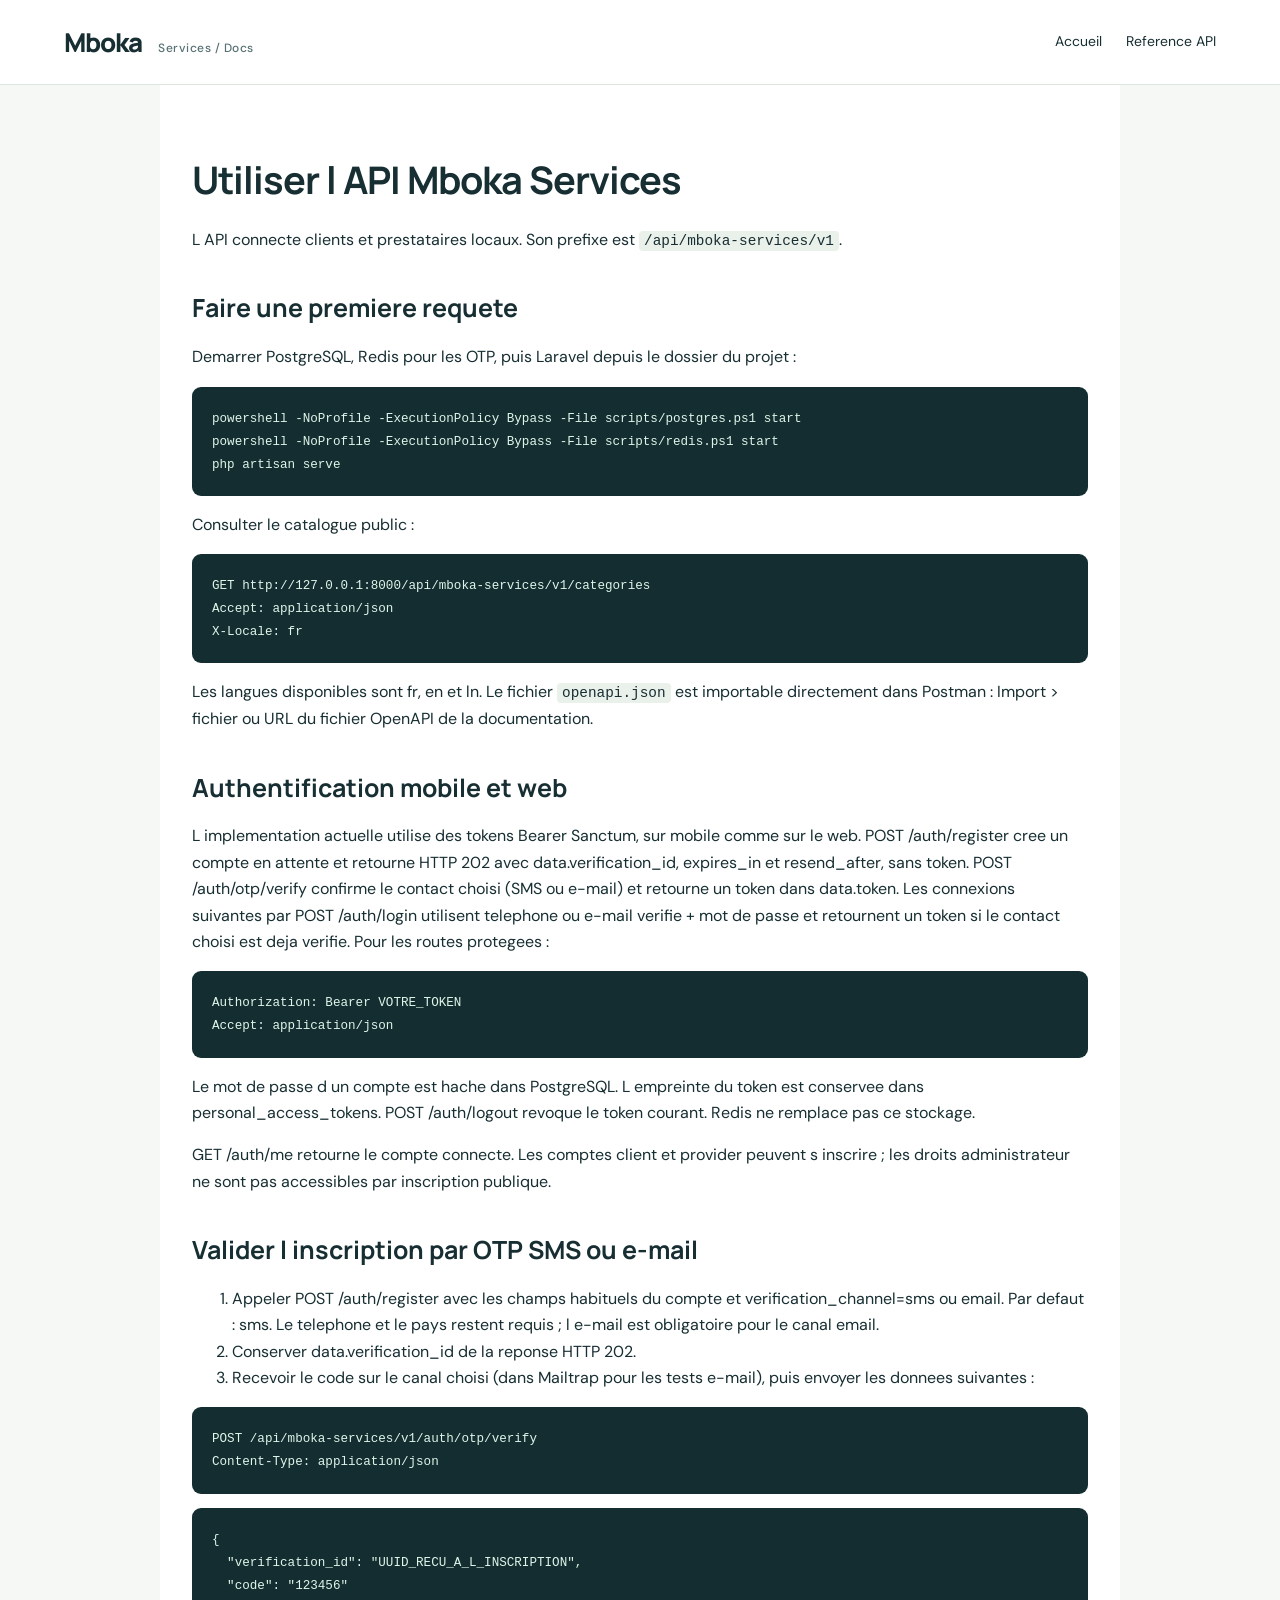
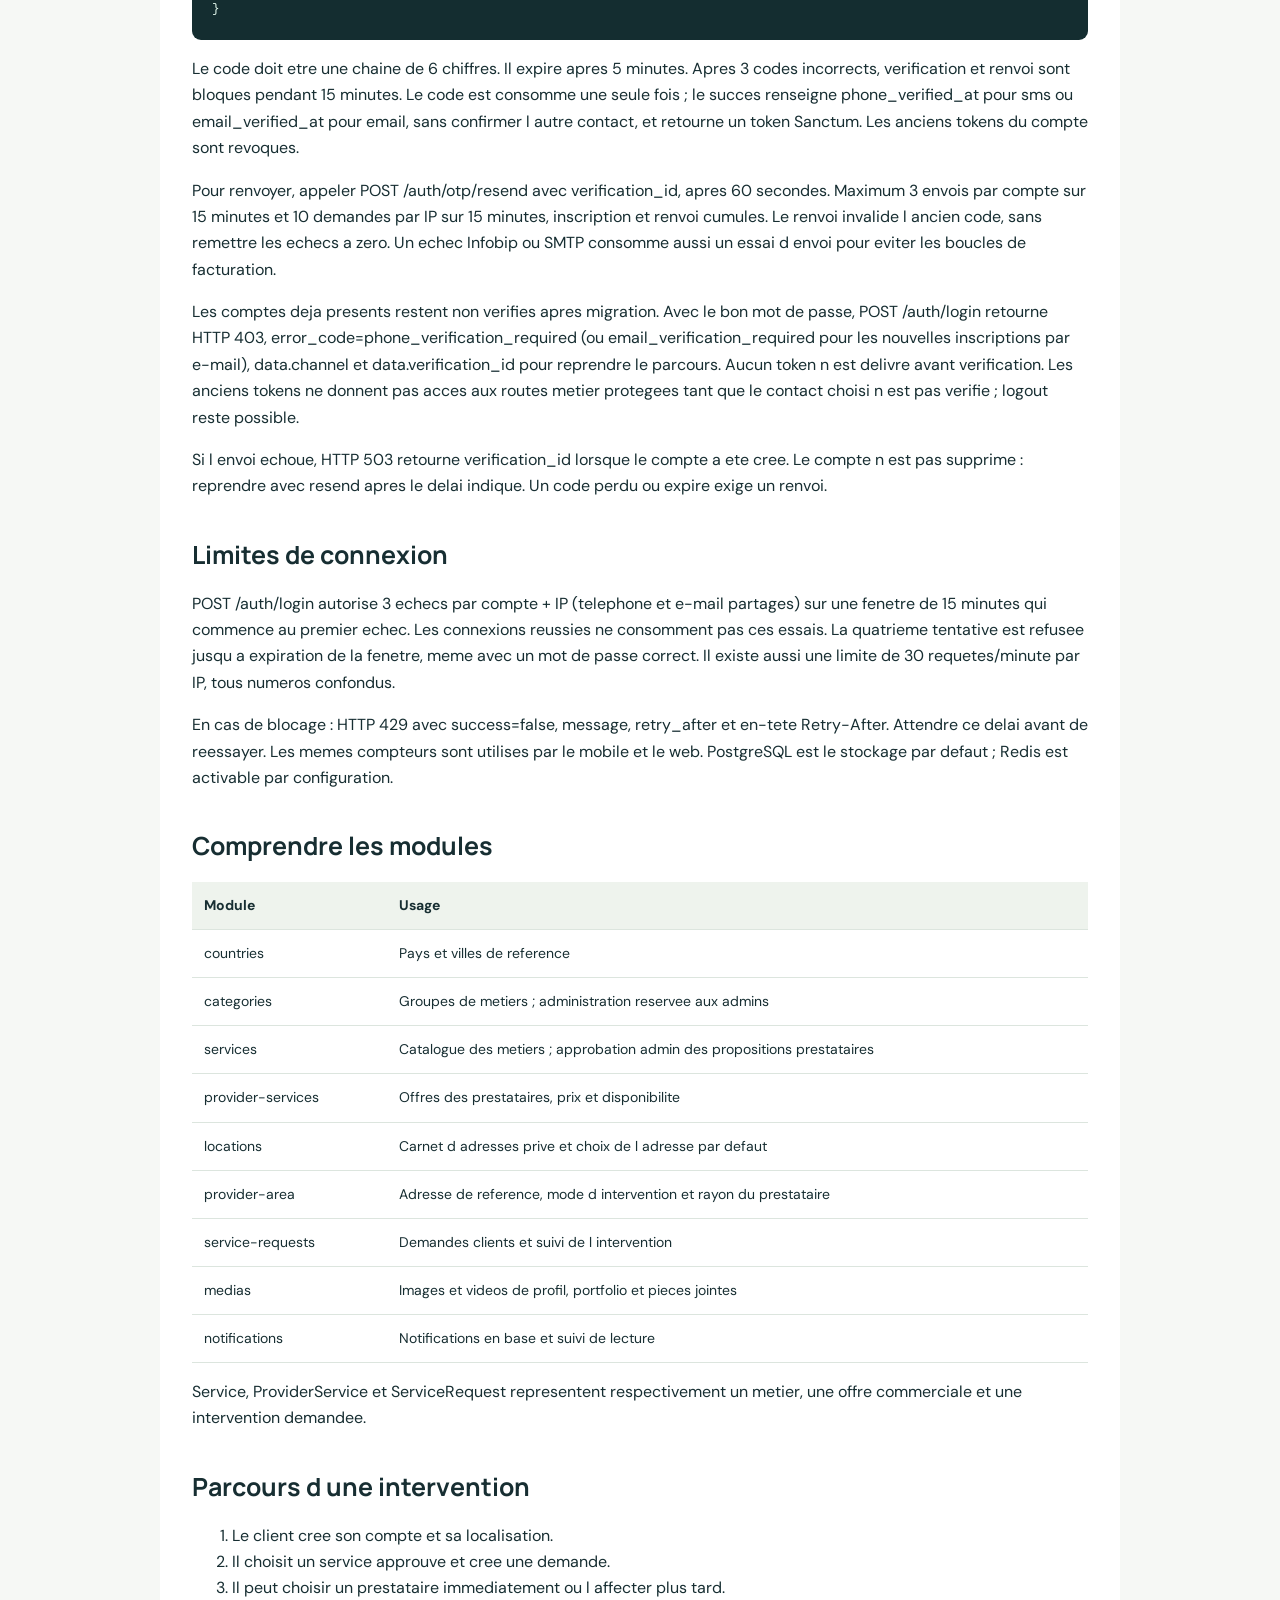
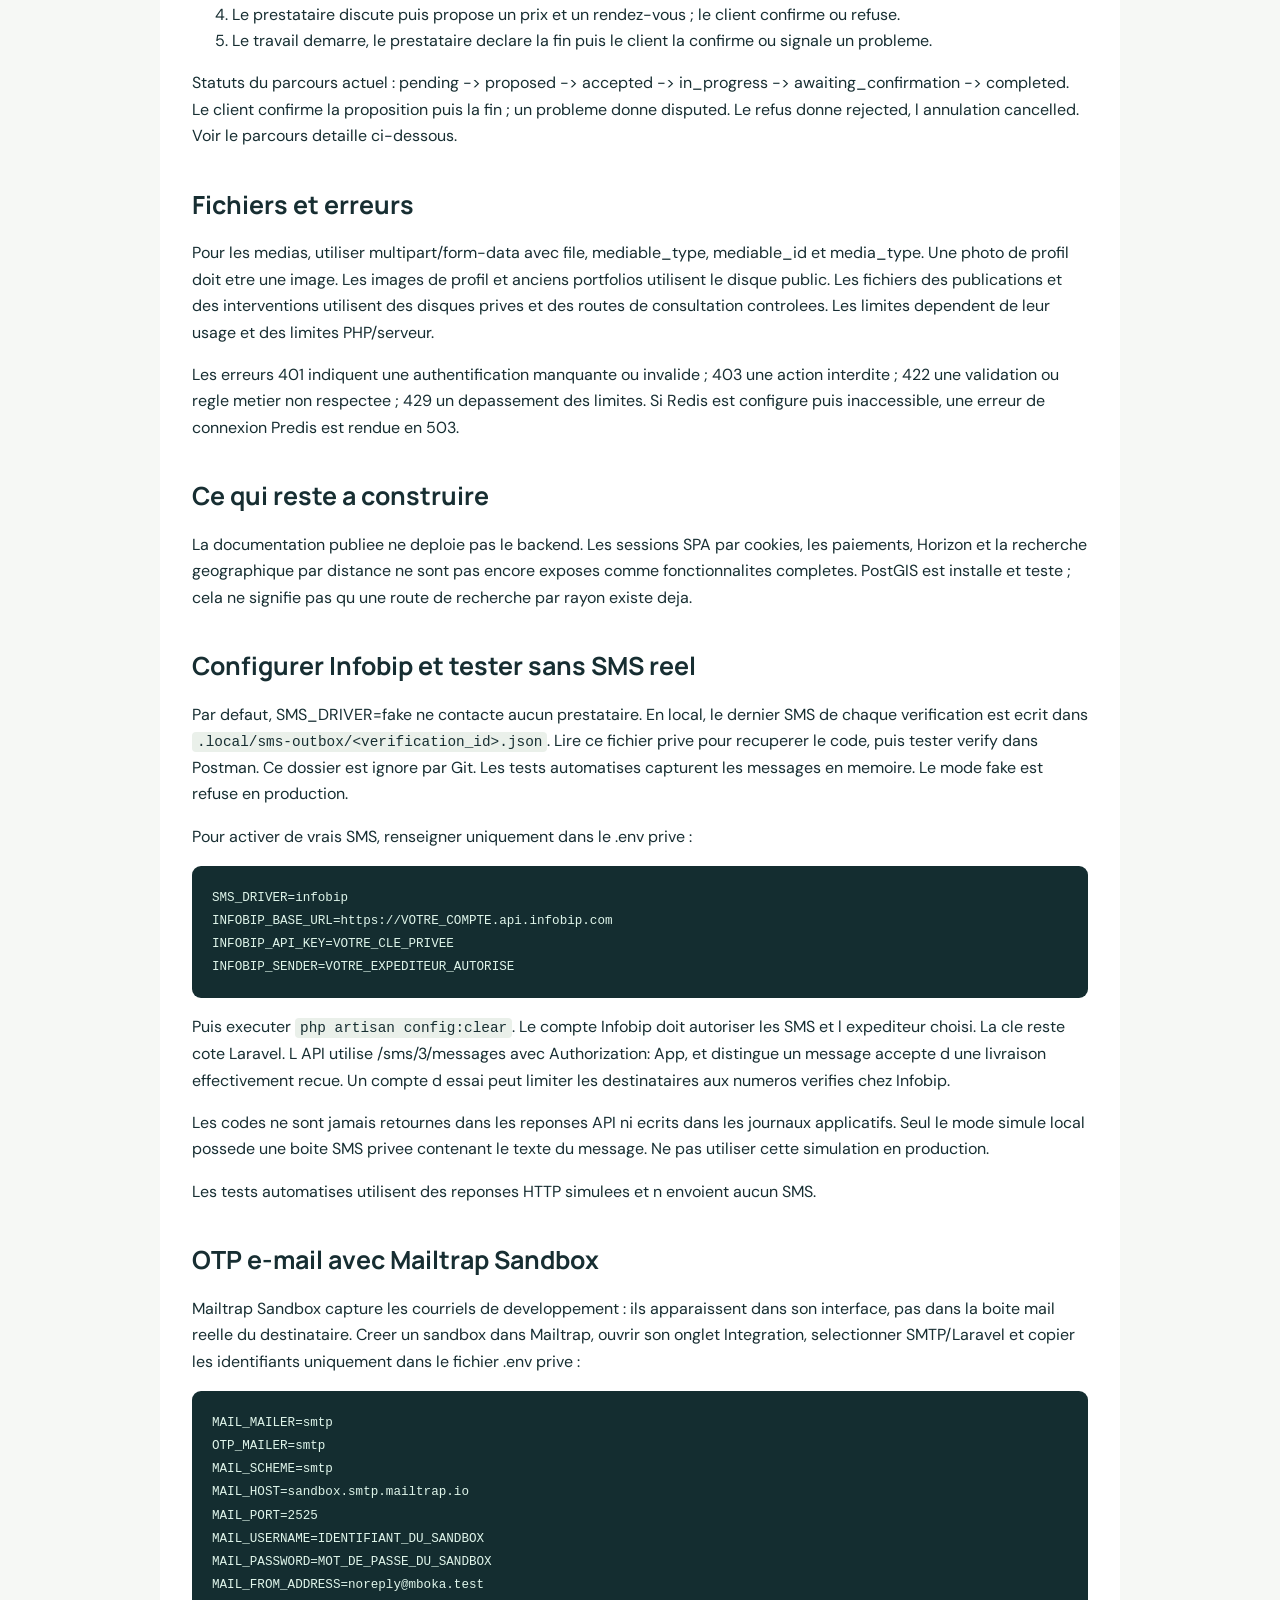
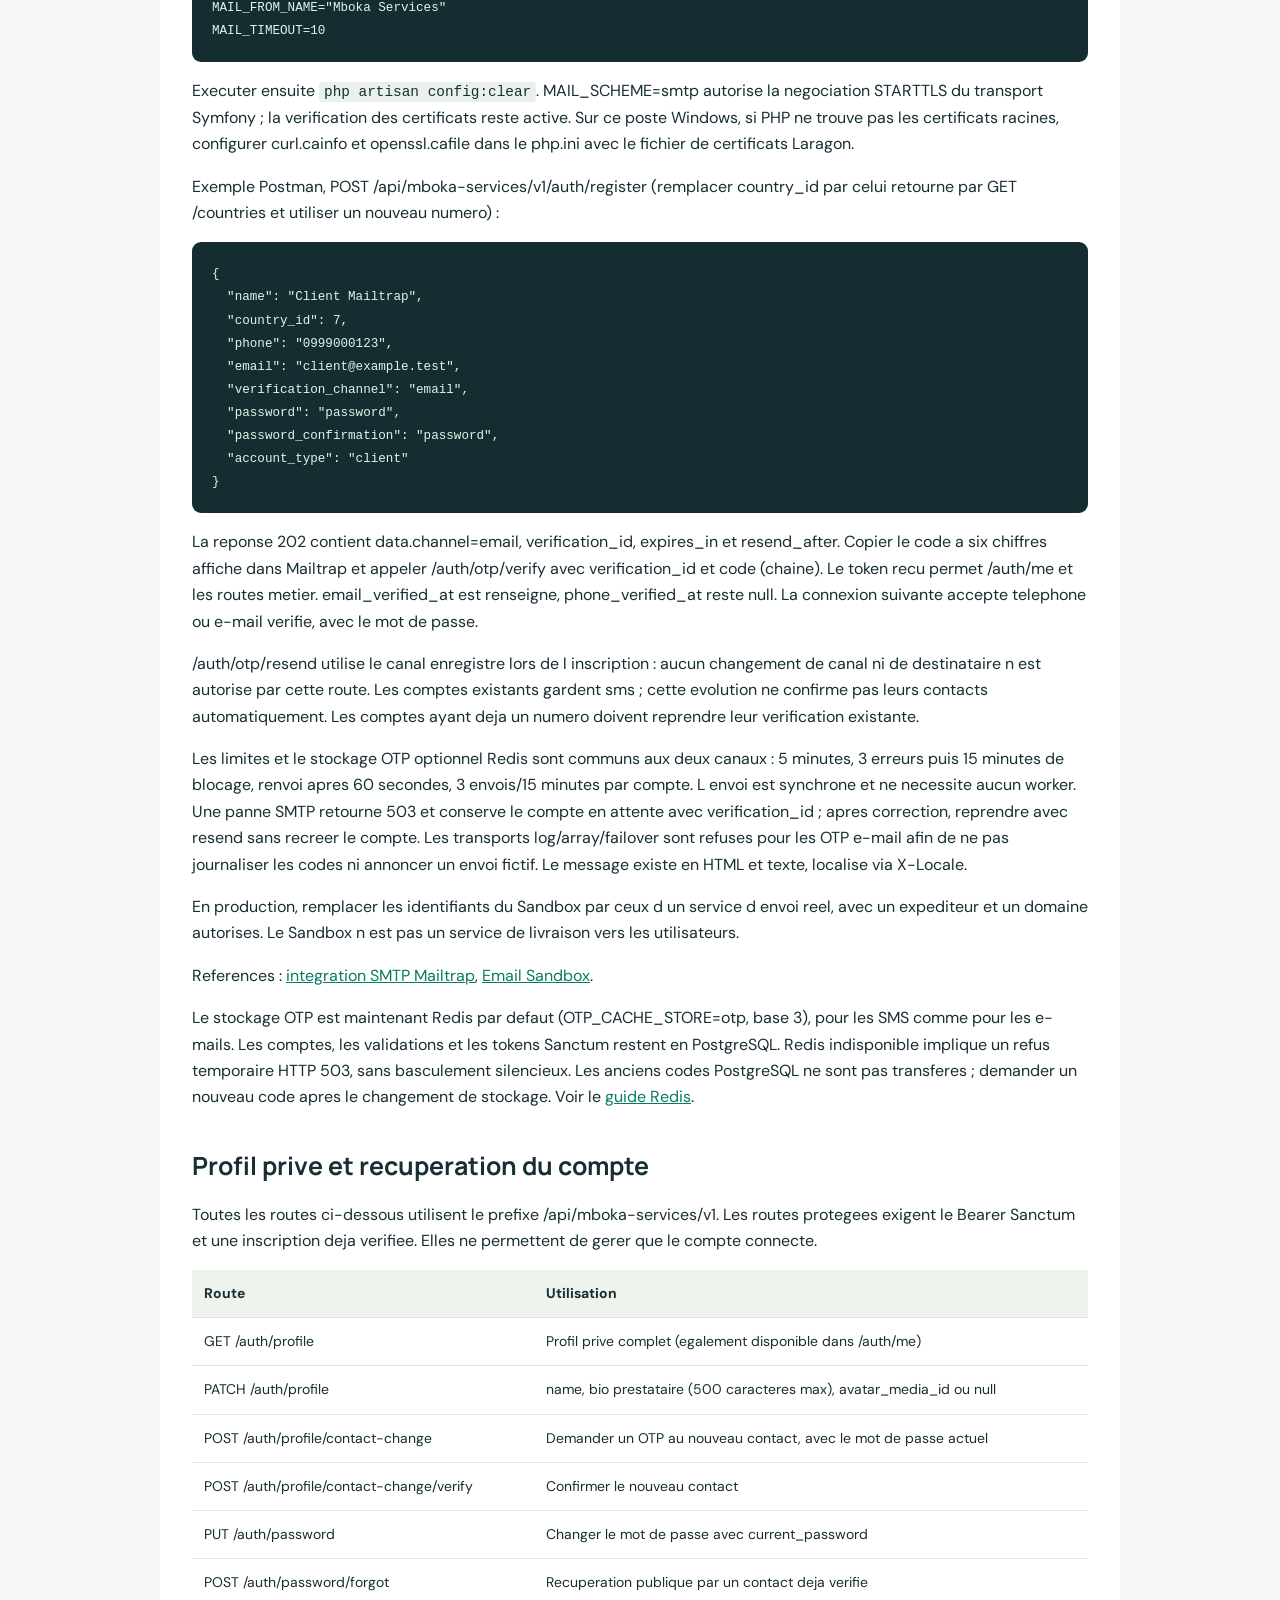
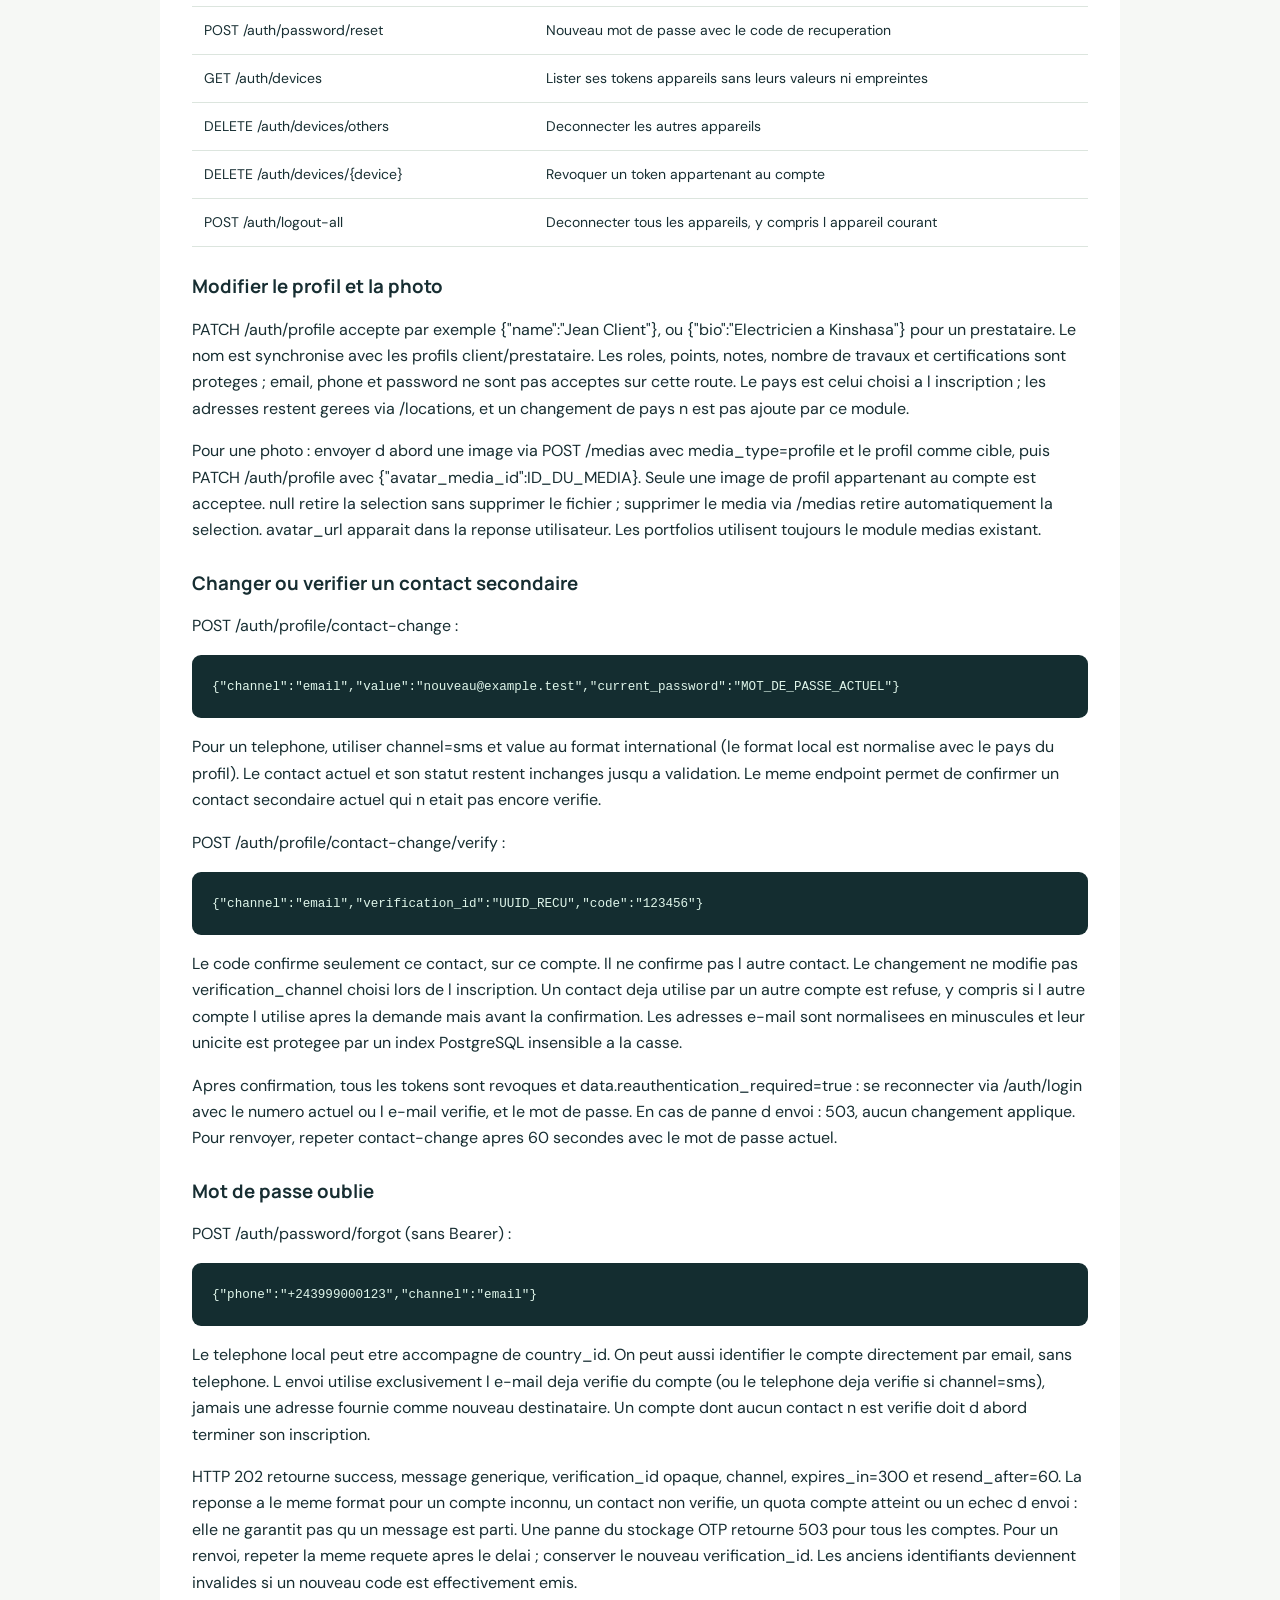
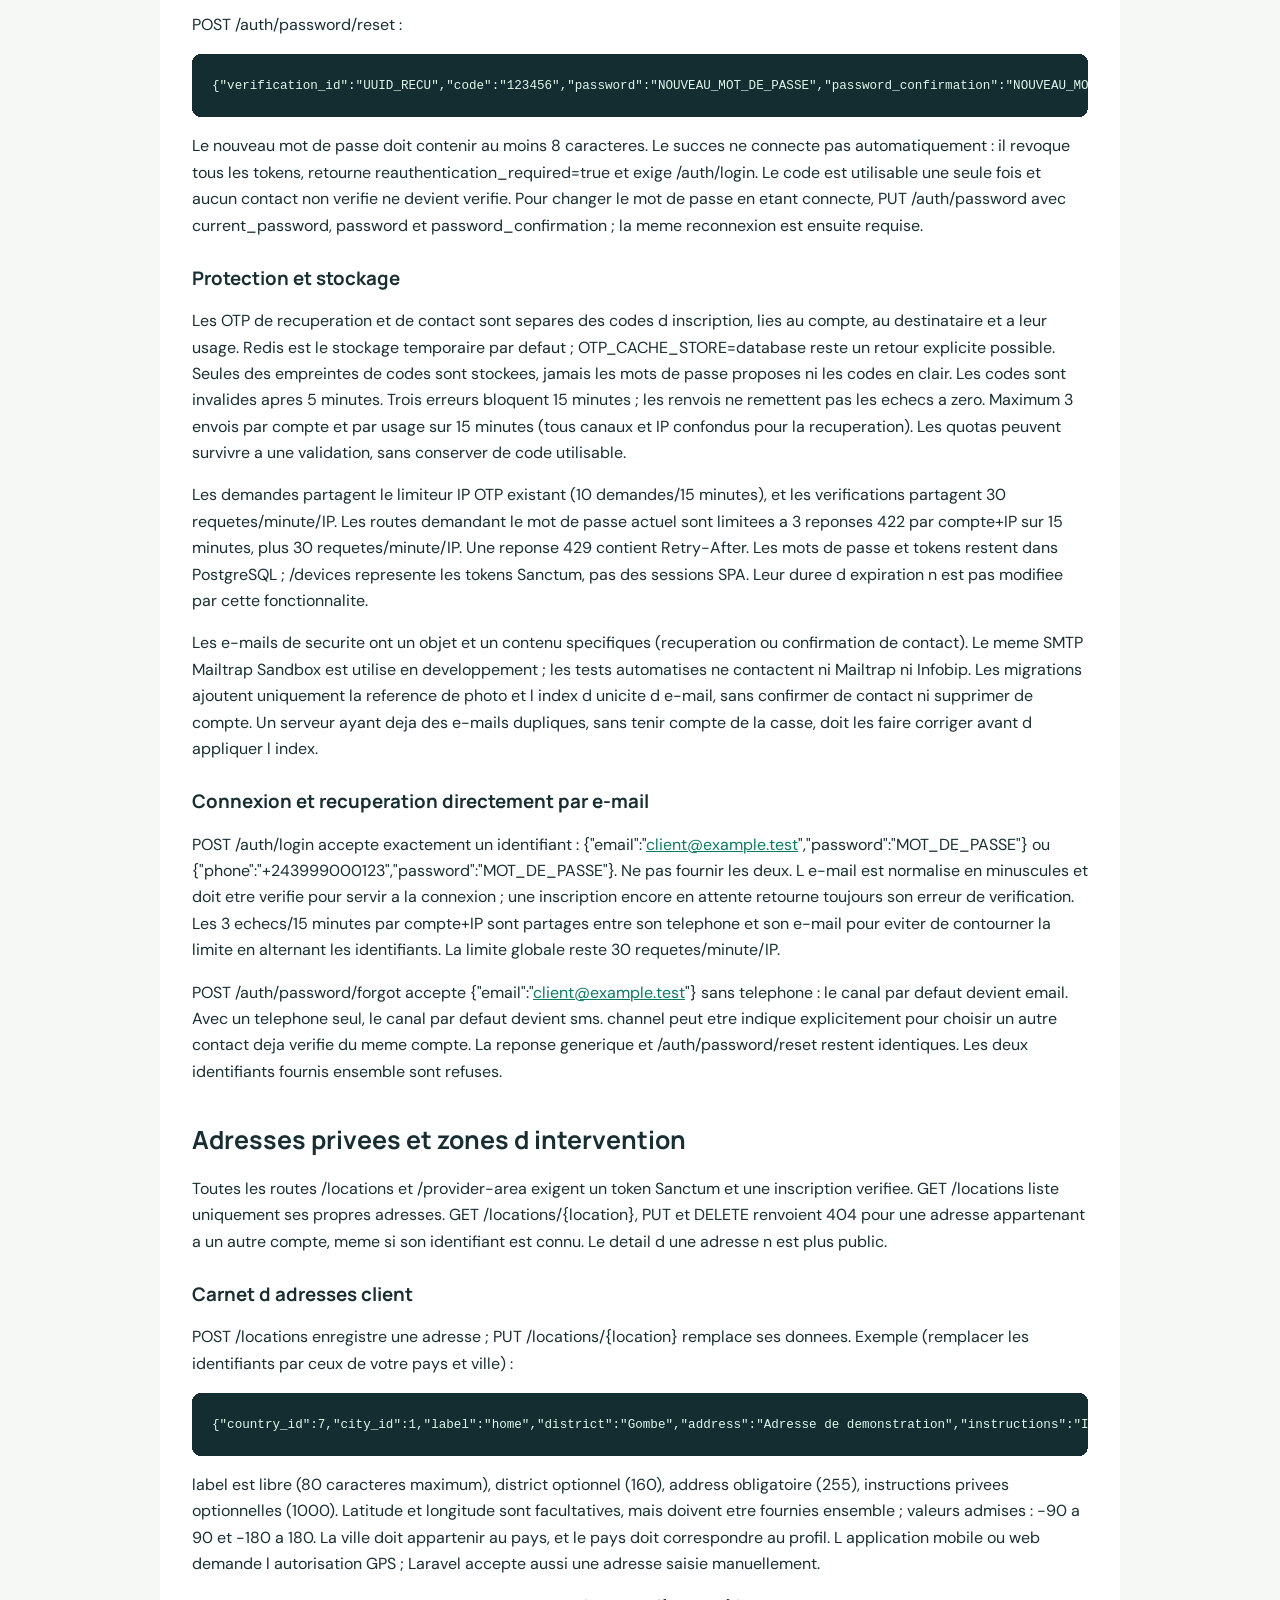
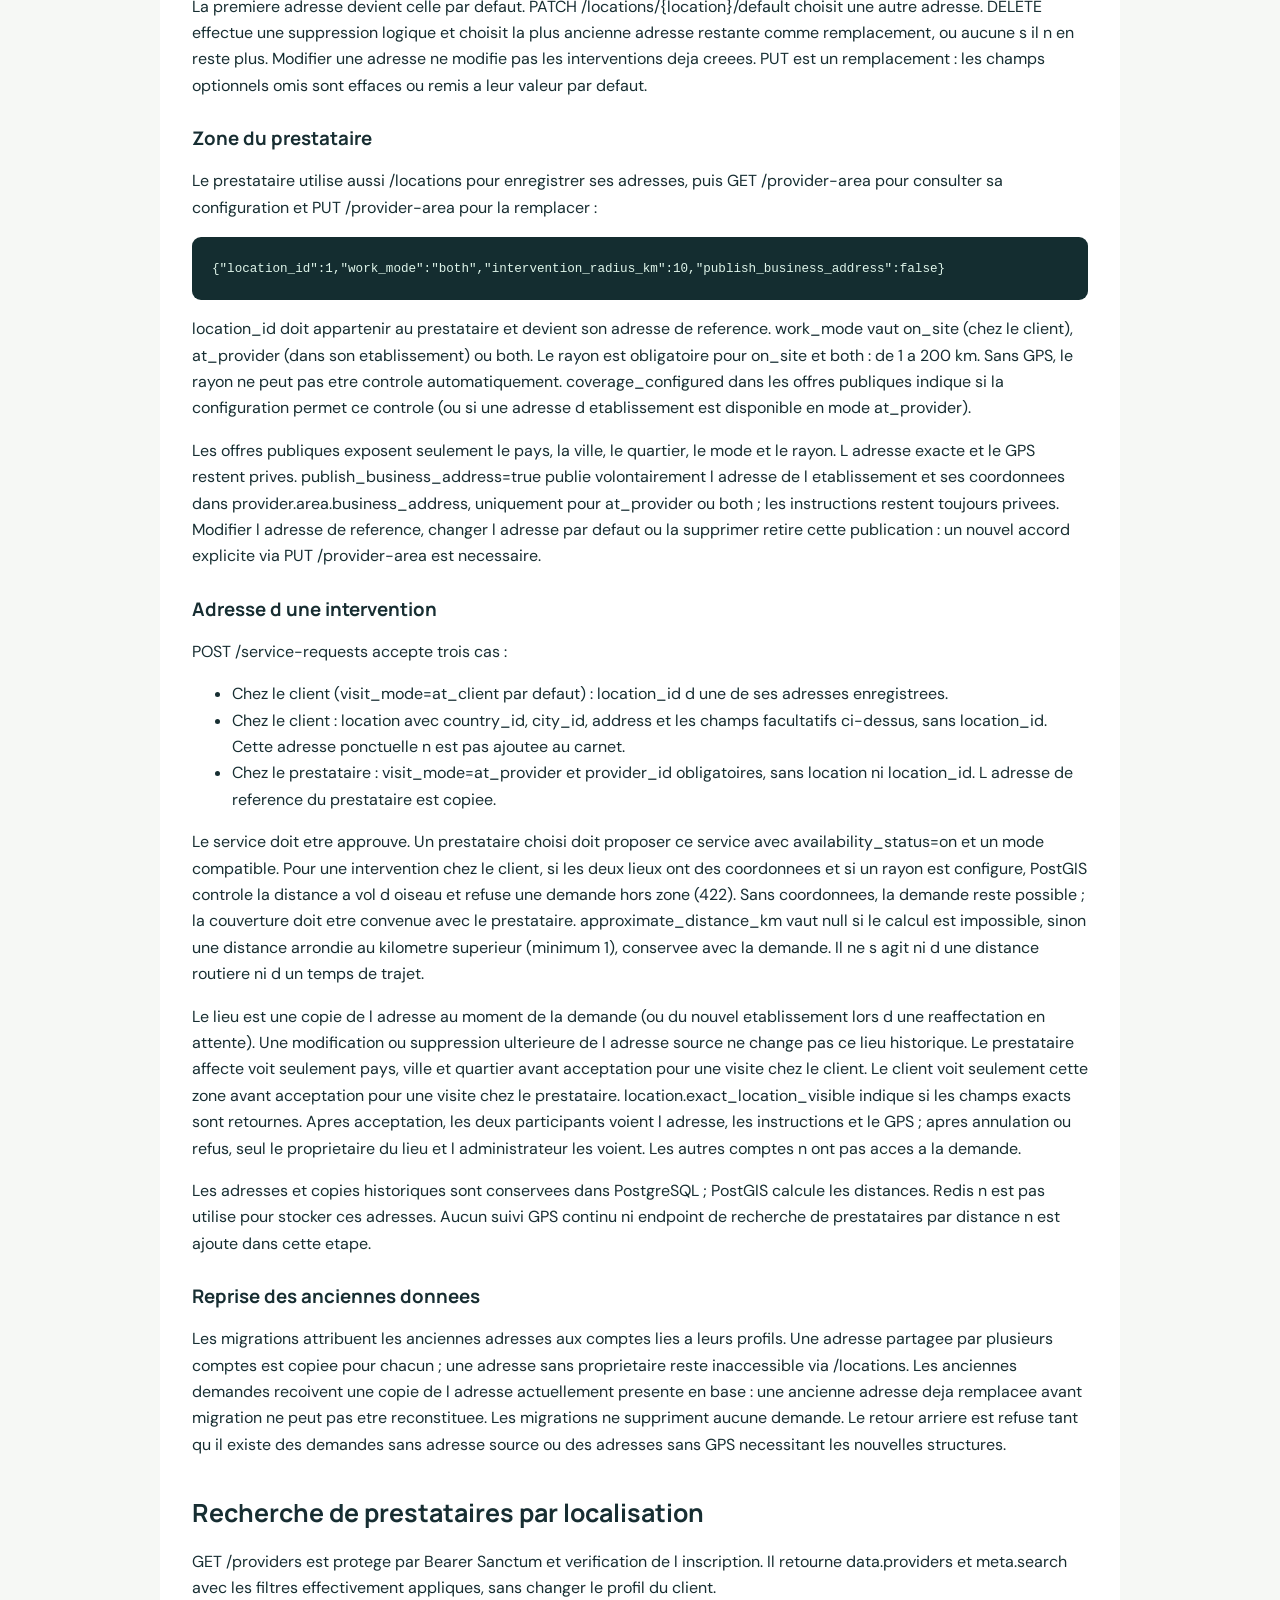
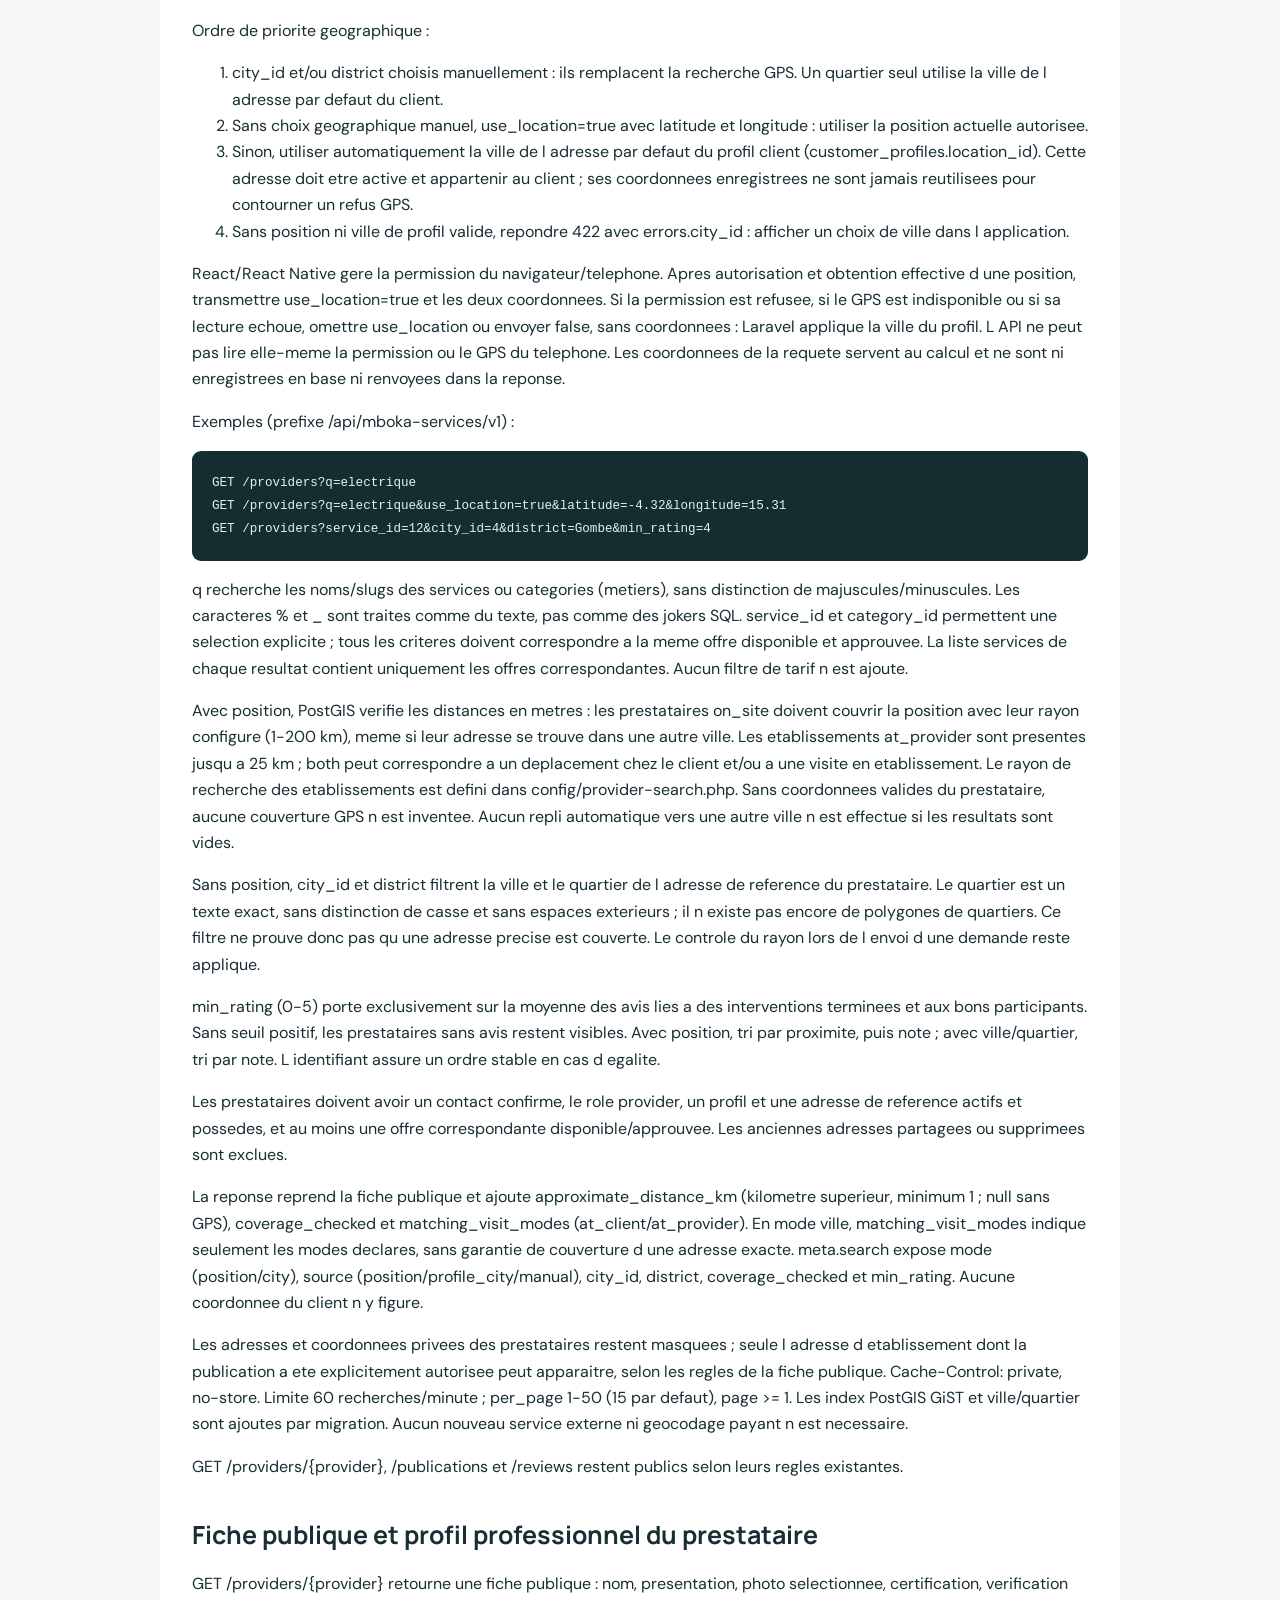
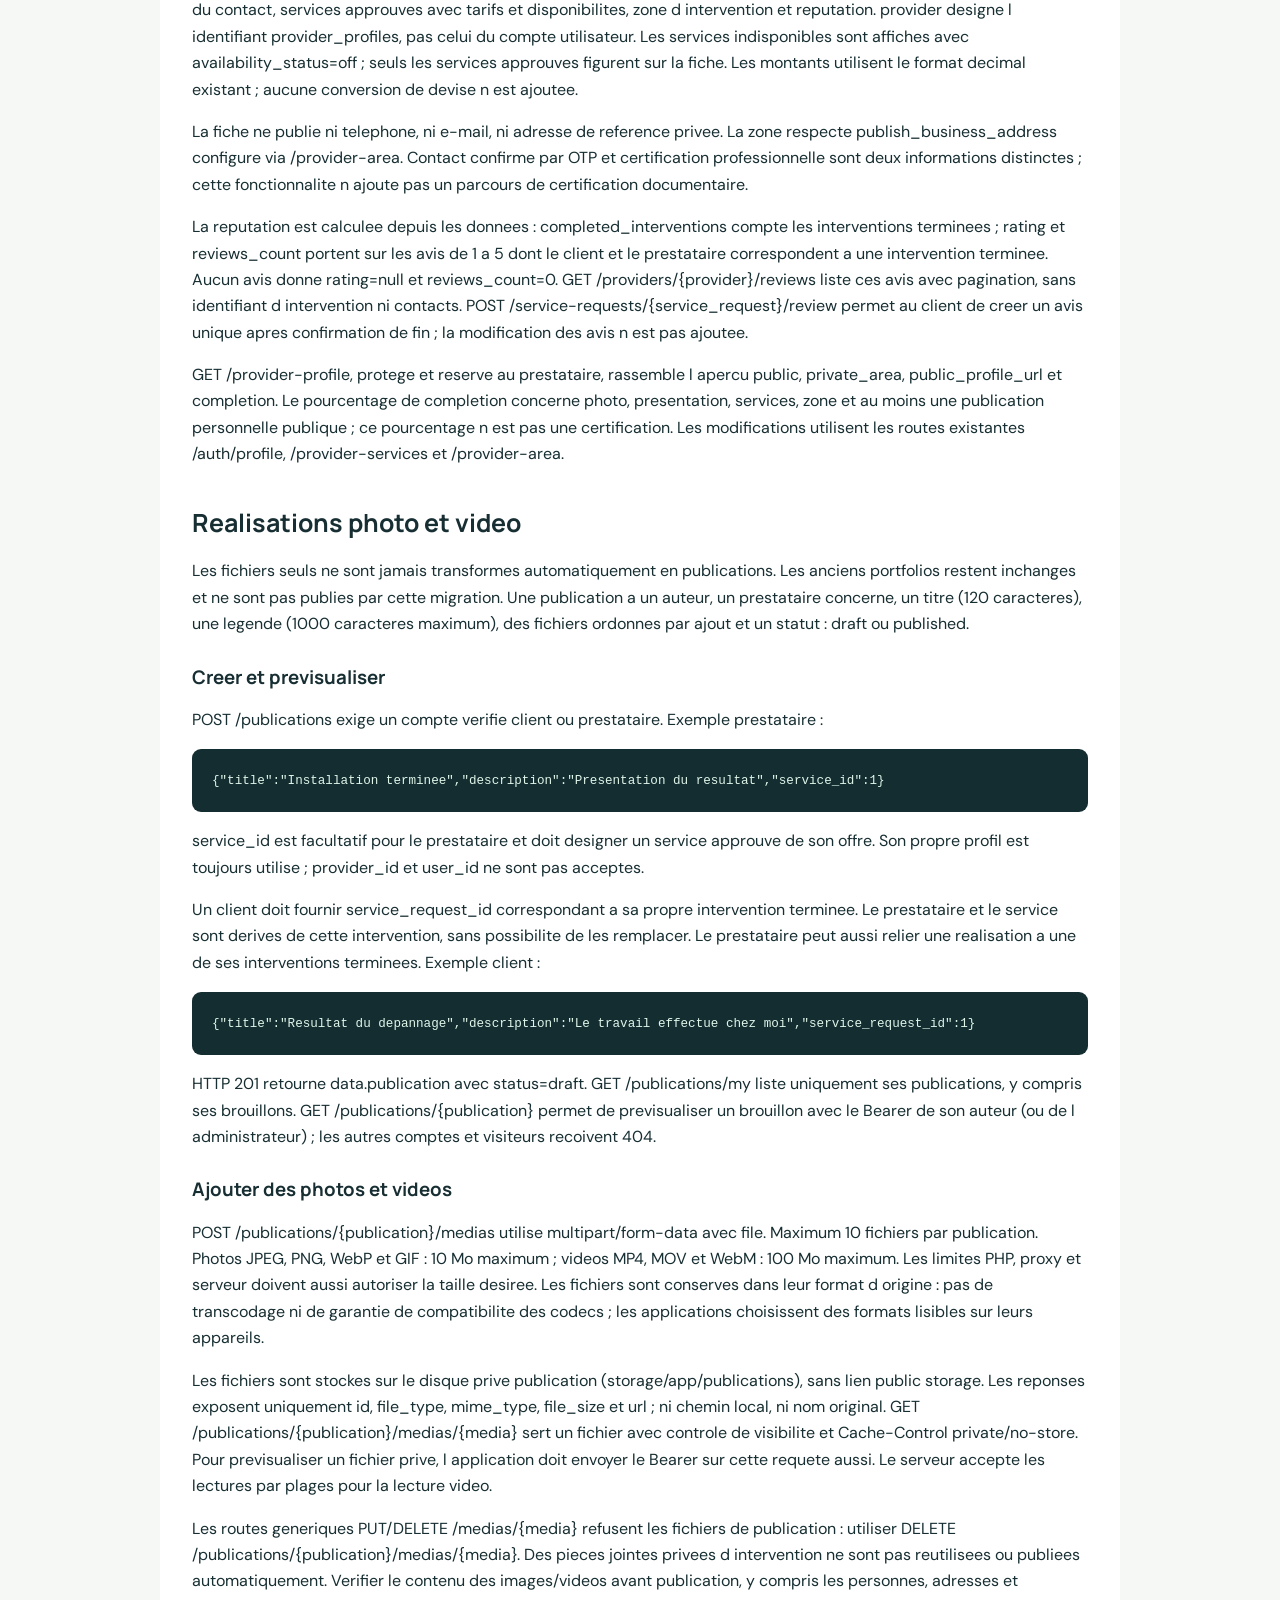
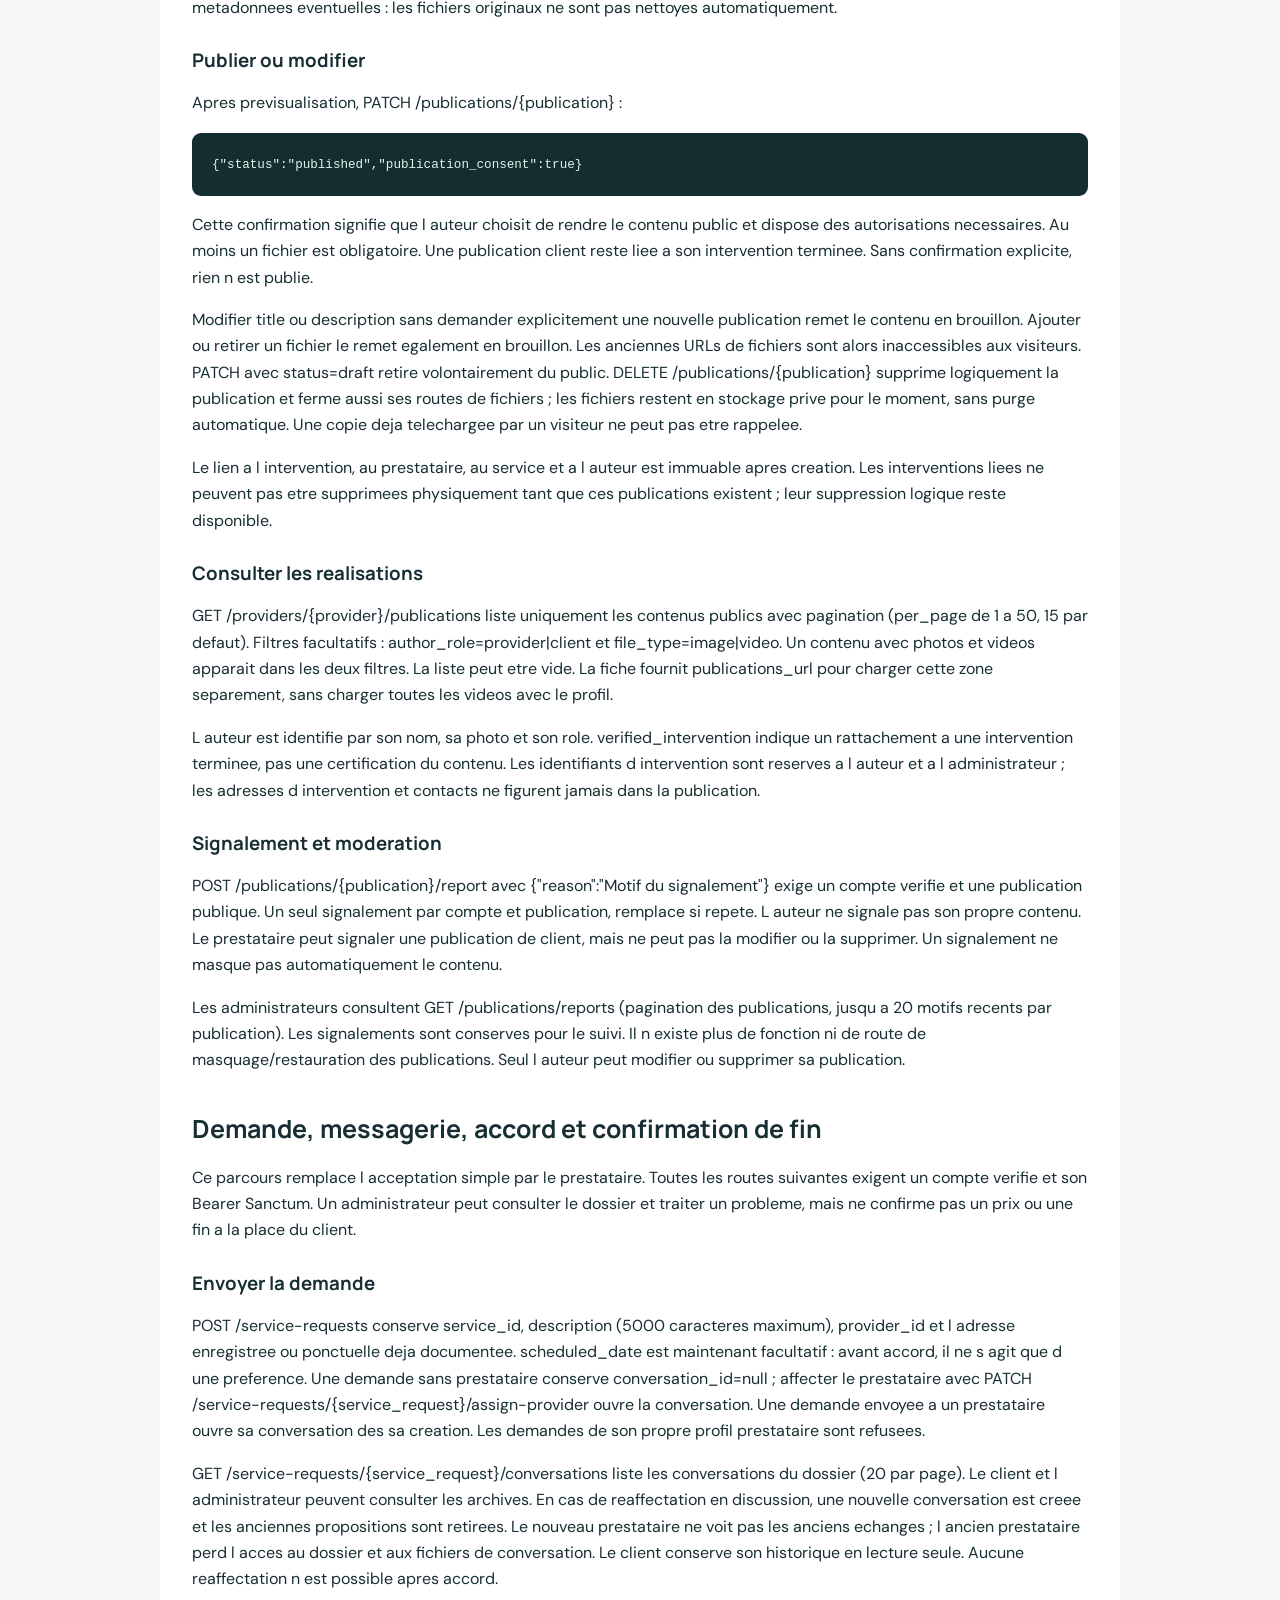
==== commit ed164025: "docs: publish API reference from 649d2f4" ====
--- a/api-guide.html
+++ b/api-guide.html
@@ -286,7 +286,7 @@
 <p>La reputation est calculee depuis les donnees : completed_interventions compte les interventions terminees ; rating et reviews_count portent sur les avis de 1 a 5 dont le client et le prestataire correspondent a une intervention terminee. Aucun avis donne rating=null et reviews_count=0. GET /providers/{provider}/reviews liste ces avis avec pagination, sans identifiant d intervention ni contacts. POST /service-requests/{service_request}/review permet au client de creer un avis unique apres confirmation de fin ; la modification des avis n est pas ajoutee.</p>
 <p>GET /provider-profile, protege et reserve au prestataire, rassemble l apercu public, private_area, public_profile_url et completion. Le pourcentage de completion concerne photo, presentation, services, zone et au moins une publication personnelle publique ; ce pourcentage n est pas une certification. Les modifications utilisent les routes existantes /auth/profile, /provider-services et /provider-area.</p>
 <h2>Realisations photo et video</h2>
-<p>Les fichiers seuls ne sont jamais transformes automatiquement en publications. Les anciens portfolios restent inchanges et ne sont pas publies par cette migration. Une publication a un auteur, un prestataire concerne, un titre (120 caracteres), une description (5000), des fichiers ordonnes par ajout et un statut : draft, published ou hidden.</p>
+<p>Les fichiers seuls ne sont jamais transformes automatiquement en publications. Les anciens portfolios restent inchanges et ne sont pas publies par cette migration. Une publication a un auteur, un prestataire concerne, un titre (120 caracteres), une legende (1000 caracteres maximum), des fichiers ordonnes par ajout et un statut : draft ou published.</p>
 <h3>Creer et previsualiser</h3>
 <p>POST /publications exige un compte verifie client ou prestataire. Exemple prestataire :</p>
 <pre><code class="language-json">{&quot;title&quot;:&quot;Installation terminee&quot;,&quot;description&quot;:&quot;Presentation du resultat&quot;,&quot;service_id&quot;:1}
@@ -295,7 +295,7 @@
 <p>Un client doit fournir service_request_id correspondant a sa propre intervention terminee. Le prestataire et le service sont derives de cette intervention, sans possibilite de les remplacer. Le prestataire peut aussi relier une realisation a une de ses interventions terminees. Exemple client :</p>
 <pre><code class="language-json">{&quot;title&quot;:&quot;Resultat du depannage&quot;,&quot;description&quot;:&quot;Le travail effectue chez moi&quot;,&quot;service_request_id&quot;:1}
 </code></pre>
-<p>HTTP 201 retourne data.publication avec status=draft. GET /publications/my liste uniquement ses publications, y compris brouillons et contenus masques. GET /publications/{publication} permet de previsualiser un brouillon avec le Bearer de son auteur (ou de l administrateur) ; les autres comptes et visiteurs recoivent 404.</p>
+<p>HTTP 201 retourne data.publication avec status=draft. GET /publications/my liste uniquement ses publications, y compris ses brouillons. GET /publications/{publication} permet de previsualiser un brouillon avec le Bearer de son auteur (ou de l administrateur) ; les autres comptes et visiteurs recoivent 404.</p>
 <h3>Ajouter des photos et videos</h3>
 <p>POST /publications/{publication}/medias utilise multipart/form-data avec file. Maximum 10 fichiers par publication. Photos JPEG, PNG, WebP et GIF : 10 Mo maximum ; videos MP4, MOV et WebM : 100 Mo maximum. Les limites PHP, proxy et serveur doivent aussi autoriser la taille desiree. Les fichiers sont conserves dans leur format d origine : pas de transcodage ni de garantie de compatibilite des codecs ; les applications choisissent des formats lisibles sur leurs appareils.</p>
 <p>Les fichiers sont stockes sur le disque prive publication (storage/app/publications), sans lien public storage. Les reponses exposent uniquement id, file_type, mime_type, file_size et url ; ni chemin local, ni nom original. GET /publications/{publication}/medias/{media} sert un fichier avec controle de visibilite et Cache-Control private/no-store. Pour previsualiser un fichier prive, l application doit envoyer le Bearer sur cette requete aussi. Le serveur accepte les lectures par plages pour la lecture video.</p>
@@ -312,7 +312,7 @@
 <p>L auteur est identifie par son nom, sa photo et son role. verified_intervention indique un rattachement a une intervention terminee, pas une certification du contenu. Les identifiants d intervention sont reserves a l auteur et a l administrateur ; les adresses d intervention et contacts ne figurent jamais dans la publication.</p>
 <h3>Signalement et moderation</h3>
 <p>POST /publications/{publication}/report avec {&quot;reason&quot;:&quot;Motif du signalement&quot;} exige un compte verifie et une publication publique. Un seul signalement par compte et publication, remplace si repete. L auteur ne signale pas son propre contenu. Le prestataire peut signaler une publication de client, mais ne peut pas la modifier ou la supprimer. Un signalement ne masque pas automatiquement le contenu.</p>
-<p>Les administrateurs consultent GET /publications/reports (pagination des publications, jusqu a 20 motifs recents par publication). PATCH /publications/{publication}/moderation accepte {&quot;action&quot;:&quot;hide&quot;} pour masquer ou {&quot;action&quot;:&quot;restore&quot;} pour rendre le contenu a son auteur en brouillon. Un contenu masque ne peut pas etre republie ou voir ses fichiers modifies par son auteur. Celui-ci peut toujours le supprimer. Une restauration ne publie jamais automatiquement : une nouvelle confirmation de l auteur est necessaire. Les signalements restent conserves pour le suivi.</p>
+<p>Les administrateurs consultent GET /publications/reports (pagination des publications, jusqu a 20 motifs recents par publication). Les signalements sont conserves pour le suivi. Il n existe plus de fonction ni de route de masquage/restauration des publications. Seul l auteur peut modifier ou supprimer sa publication.</p>
 <h2>Demande, messagerie, accord et confirmation de fin</h2>
 <p>Ce parcours remplace l acceptation simple par le prestataire. Toutes les routes suivantes exigent un compte verifie et son Bearer Sanctum. Un administrateur peut consulter le dossier et traiter un probleme, mais ne confirme pas un prix ou une fin a la place du client.</p>
 <h3>Envoyer la demande</h3>
@@ -340,7 +340,7 @@
 <p>Utiliser une date locale YYYY-MM-DD, sans heure ni decalage UTC. Le fuseau IANA du lieu est determine par la ville et fige dans appointment_timezone lors de la proposition, puis de l accord. La date peut etre aujourd hui ; les jours passes sont refuses. Pour scheduled, arrival_minutes est ignore ; pour now, scheduled_date est ignore. Un fuseau inconnu doit etre configure sur la ville avant de proposer le rendez-vous.</p>
 <p>Le statut passe a proposed. La proposition now expire apres 15 minutes ; une proposition scheduled apres 24 heures, ou a la fin du jour local du rendez-vous si celle-ci arrive avant. Une nouvelle proposition pendant la discussion remplace la precedente. GET /service-requests/{service_request}/proposals donne l historique de la conversation actuelle, 20 propositions par page.</p>
 <p>Le client confirme avec PATCH /service-requests/{service_request}/proposals/{proposal}/confirm, ou refuse avec /decline. Seule une proposition encore active, de la conversation actuelle et non expiree peut etre confirmee. Le refus ramene a pending pour poursuivre la discussion. Le prix, la devise, la proposition retenue et le rendez-vous sont alors enregistres dans agreement ; accepted signifie que les deux parties sont engagees. L adresse exacte est partagee a cet accord, pas au simple envoi d une proposition.</p>
-<p>Il n y a aucun mecanisme de supplement, de modification du montant ou de remplacement du rendez-vous apres accord. Un nouveau besoin exige une nouvelle demande. L ancien PATCH /service-requests/{service_request}/accept est conserve comme alias de proposition avec les memes champs obligatoires ; il ne permet plus de sauter la confirmation du client.</p>
+<p>Le montant reste fixe apres accord : aucun supplement ni modification du prix. La date peut etre changee uniquement par le parcours de report avec validation mutuelle. Un nouveau besoin exige une nouvelle demande. L ancien PATCH /service-requests/{service_request}/accept est conserve comme alias de proposition avec les memes champs obligatoires ; il ne permet plus de sauter la confirmation du client.</p>
 <h3>Realiser et terminer</h3>
 <ol>
 <li>Le prestataire appelle PATCH /service-requests/{service_request}/start : accepted -&gt; in_progress. Le demarrage est manuel, pas declenche automatiquement par la date du rendez-vous. Pour scheduled, il est refuse avant le debut du jour convenu dans le fuseau du lieu ; pour now, l arrivee reste une estimation et le prestataire peut demarrer en arrivant avant cette estimation.</li>
@@ -349,7 +349,7 @@
 <li>Il peut ensuite creer son avis unique avec POST /service-requests/{service_request}/review et {&quot;rating&quot;:5,&quot;comment&quot;:&quot;Travail satisfaisant&quot;}. La note doit etre de 1 a 5 ; le commentaire est obligatoire, 3000 caracteres maximum. L avis est public sur la fiche. Le prestataire et les autres clients ne peuvent pas noter cette intervention.</li>
 <li>Les publications de realisation liees a ce dossier deviennent possibles selon le parcours de publication volontaire existant. Les fichiers de la messagerie ne deviennent jamais publics automatiquement.</li>
 </ol>
-<p>Le prestataire peut refuser une demande pending ou proposed via /reject. Le client peut annuler pending, proposed ou accepted via /cancel, avec reason facultatif (3000 caracteres). Une intervention en cours ne se termine ni ne s annule par ce raccourci.</p>
+<p>Le prestataire peut refuser une demande pending ou proposed via /reject. Apres accord, il peut annuler accepted via /cancel avec reason obligatoire non vide (3000 caracteres). Le client peut annuler pending, proposed ou accepted avec reason facultatif. Auteur, role, date et motif sont conserves. Une intervention en cours ne se termine ni ne s annule par ce raccourci.</p>
 <h3>Signaler un probleme</h3>
 <p>Depuis awaiting_confirmation, le client envoie POST /service-requests/{service_request}/issues avec {&quot;reason&quot;:&quot;Le probleme persiste&quot;}. Le statut devient disputed, sans ouvrir les avis et publications lies a une intervention terminee. La conversation reste ouverte pour echanger et joindre des fichiers.</p>
 <p>GET /intervention-follow-ups est reserve aux administrateurs. PATCH /service-requests/{service_request}/issues/resolve demande action=resume_work ou cancel et resolution obligatoire (3000 caracteres). resume_work permet au prestataire de reprendre puis de declarer a nouveau la fin, au meme prix convenu. cancel ferme l intervention sans la compter comme terminee. La resolution et son auteur sont conserves. Si le probleme a ete regle entre les parties, le client peut aussi confirmer explicitement la fin depuis disputed ; cela resout le signalement et termine l intervention. Un administrateur ne force pas une bonne note ou une confirmation client.</p>
@@ -501,6 +501,216 @@
 <p>Intervalle maximal 93 jours ; per_page 1-100 (30 par defaut). La pagination porte sur les rendez-vous, donc un jour peut continuer sur la page suivante. Chaque element porte son appointment_timezone ; le jour ne depend pas du fuseau du navigateur.</p>
 <p>Deux rappels sont enregistres pour chaque partie : la veille a 07:30 et le jour prevu a 00:00, dans le fuseau du lieu. A Kinshasa, 07:30 correspond a 06:30 UTC ; a Lubumbashi, a 05:30 UTC. Le fuseau est conserve dans la proposition puis l accord, meme si le profil ou la ville change ensuite. Les villes de reference d Afrique centrale sont configurees ; pour une ville supplementaire, renseigner cities.timezone avec un identifiant IANA valide, surtout en RDC qui possede deux fuseaux. Aucun repli silencieux sur le fuseau du serveur.</p>
 <p>Activer le scheduler Laravel (php artisan schedule:work en local ; schedule:run chaque minute en production). La commande php artisan appointments:remind est executee chaque minute. Un verrou SQL et des marqueurs persistants empechent les doublons lors de deux executions. Les notifications et marqueurs sont valides dans la meme transaction. Les files Reverb/Expo/web deja documentees prennent ensuite le relais ; le relais web conserve son delai de dix minutes. Les heures indiquees sont celles de creation des rappels, la livraison depend des workers et fournisseurs.</p>
-<p>Pas de rappel anticipe pour now ni pour un horaire de rappel deja passe au moment de l accord. Les rappels cessent des que le travail commence, est annule ou termine. En cas de panne du scheduler, un rappel de la veille ne se rejoue pas le jour meme ; seul le rappel du jour peut etre rattrape pendant ce jour. Aucun rappel apres le jour prevu. Les envois externes encore en attente reverifient l accord et le statut avant de partir. L historique deja cree reste conserve. Il n existe pas encore de report apres accord : annuler puis convenir d une nouvelle demande.</p>
+<p>Pas de rappel anticipe pour now ni pour un horaire de rappel deja passe au moment de l accord. Les rappels cessent des que le travail commence, est annule ou termine. En cas de panne du scheduler, un rappel de la veille ne se rejoue pas le jour meme ; seul le rappel du jour peut etre rattrape pendant ce jour. Aucun rappel apres le jour prevu. Les envois externes encore en attente reverifient l accord et le statut avant de partir. L historique deja cree reste conserve. Un report accepte recalcule les rappels et invalide ceux de l ancienne version du rendez-vous.</p>
 <p>Migration : les anciens rendez-vous dont le lieu est identifiable conservent leur jour local ; les anciennes heures sont normalisees au debut du jour. Aucun rappel deja passe n est rejoue. Les anciens lieux sans fuseau identifiable doivent etre configures avant reprise ; aucun fuseau n est invente.</p>
+<h3>Reporter un rendez-vous avec accord mutuel</h3>
+<p>Le client ou le prestataire peut proposer une autre date tant que l intervention est accepted et qu un accord de prix existe. La date et les rappels actuels restent en vigueur pendant la discussion. Un rendez-vous now peut etre deplace vers un jour programme. Les anciens dossiers sans accord de prix explicite ne sont pas convertis automatiquement.</p>
+<p>Routes protegees par Bearer Sanctum et contact verifie :</p>
+<ul>
+<li>POST /service-requests/{service_request}/reschedules : proposer {&quot;scheduled_date&quot;:&quot;2027-01-25&quot;,&quot;reason&quot;:&quot;Autre engagement&quot;}.</li>
+<li>GET /service-requests/{service_request}/reschedules : historique de la conversation actuelle, 20 par page, plus recent d abord.</li>
+<li>PATCH /service-requests/{service_request}/reschedules/{reschedule}/accept : l autre partie accepte.</li>
+<li>PATCH /service-requests/{service_request}/reschedules/{reschedule}/decline : l autre partie refuse.</li>
+</ul>
+<p>scheduled_date est une date YYYY-MM-DD sans heure, differente de la date actuelle, aujourd hui ou un jour a venir selon le fuseau du lieu deja conserve. reason est facultatif (1000 caracteres maximum). Le prix, la devise, le lieu, le prestataire et le fuseau ne sont pas modifiables par ce parcours. Une proposition de report n est pas un nouveau devis.</p>
+<p>Une seule proposition peut etre en attente. Une nouvelle proposition, de l une ou l autre partie, remplace l ancienne (superseded) ; son auteur ne peut pas l accepter ou la refuser lui-meme. Il n est jamais possible d accepter un ancien report, un report d un autre dossier ou une proposition expiree. Les administrateurs peuvent lire l historique mais ne decident pas a la place des parties. Maximum 30 propositions par minute.</p>
+<p>La proposition expire au bout de 24 heures (config/appointments.php), ou a la fin du nouveau jour local si celle-ci arrive avant. Sans accord ou en cas de refus/expiration, aucune date n est changee. La commande appointments:maintain-reschedules tourne chaque minute via le scheduler et notifie les deux parties lors de l expiration. Un demarrage ou une annulation retire immediatement les propositions en attente (withdrawn).</p>
+<p>Une acceptation conserve le prix/devise et accepted_proposal_id, remplace seulement le jour courant et programme les rappels aux deux parties : veille 07:30 et jour 00:00, fuseau du lieu. Les horaires deja passes au moment de l acceptation ne sont pas rejoues. L agenda suit immediatement la nouvelle date. Le statut de l intervention reste accepted.</p>
+<p>La ressource de prestation retourne appointment_revision (0 initialement, puis increment a chaque report accepte) et pending_reschedule (proposition active ou null). scheduled_date est le jour courant faisant foi. latest_proposal garde les informations du devis initial pour l historique ; sa date originale n est pas reecrite. L historique contient les statuts pending/accepted/declined/superseded/withdrawn/expired, les dates, le motif, les auteurs et les instants de reponse.</p>
+<p>Les evenements reschedule_requested, reschedule_accepted, reschedule_declined ouvrent une notification pour l autre partie et un message systeme dans la conversation. reschedule_expired informe les deux parties. Les canaux Reverb, Expo et relais web e-mail/Web Push conservent leurs regles habituelles ; le push externe ne contient pas le motif prive. Un reschedule_id permet de retrouver la proposition via les routes protegees.</p>
+<p>Les rappels portent maintenant appointment_revision. Un ancien rappel est ecarte avant un envoi externe si la date/version ou le statut ne correspond plus, meme lorsque la meme date a ete choisie a nouveau apres un autre report. Les notifications historiques ne sont pas effacees. Les propositions remplacees ou expirees ne declenchent plus leur ancienne alerte de demande encore en attente.</p>
+<p>Toutes les mutations prennent le meme verrou SQL sur la prestation. Changement de date, decision, message systeme, notifications et nouveaux rappels sont enregistres dans la meme transaction. Une deuxieme acceptation ne change plus rien et retourne 422 ; les decisions sur sa propre proposition et les identifiants non autorises retournent 404.</p>
+<h3>Annulation avant demarrage par le prestataire</h3>
+<p>La route existante PATCH /service-requests/{service_request}/cancel accepte maintenant aussi le prestataire actuellement affecte, lorsque la prestation est accepted. Le corps doit contenir reason, texte non vide de 3000 caracteres maximum. Exemple : {&quot;reason&quot;:&quot;Indisponibilite imprevue, je ne peux pas assurer la prestation.&quot;}. Le client conserve son comportement : annulation pending/proposed/accepted avec motif facultatif.</p>
+<p>Avant l accord, le prestataire continue a utiliser /reject pour refuser une demande pending/proposed. Apres demarrage (in_progress), en attente de confirmation, en litige ou apres completion, /cancel retourne 422 pour les deux participants. L annulation administrative depuis un litige reste disponible par /issues/resolve avec action=cancel et une resolution obligatoire ; l administrateur ne remplace pas les participants par /cancel.</p>
+<p>La ressource de prestation contient cancellation avec by_user_id, by_role (client/provider/admin), at (instant UTC) et reason. cancellation_reason reste present pour les anciens clients API. Le champ cancellation est null si la prestation n est pas annulee. Les anciennes annulations gardent leur motif et des valeurs null pour auteur, role et instant inconnus : aucune information historique n est inventee. Les nouvelles resolutions administratives qui annulent un litige portent aussi cet audit.</p>
+<p>L historique de conversation contient un message systeme request_cancelled avec auteur, role, instant et motif. Seul l autre participant recoit la notification d annulation ; le titre distingue client et prestataire. Le motif reste dans le dossier et la conversation prives : il n est pas ajoute au contenu externe Expo/e-mail/Web Push. L historique des notifications reste conserve.</p>
+<p>Les dates de rappel futur sont retirees ; les envois Expo et web encore en attente reverifient le statut puis passent en skipped. Les reports pending passent en withdrawn et ne peuvent plus etre acceptes. L agenda n affiche plus la prestation annulee, les details d adresse sont de nouveau masques a l autre participant, et la conversation passe en lecture seule. Le prix convenu et la proposition de prix restent conserves pour l historique.</p>
+<p>L operation prend le meme verrou SQL que le demarrage et les reports. Un second appel retourne 422 et ne remplace ni le motif ni l auteur du premier, ni ne cree une seconde notification. Audit, retrait des reports, message et notifications sont enregistres dans la meme transaction.</p>
+<h2>Tableau de bord du prestataire</h2>
+<p><code>GET /api/mboka-services/v1/provider-dashboard</code> exige un token Sanctum, une inscription verifiee, le role prestataire et un profil prestataire actif. Un administrateur n'obtient aucune vue globale par cette route : les donnees restent celles de son propre profil prestataire.</p>
+<p>Parametres : <code>section</code> (defaut <code>requests_to_handle</code>), <code>page</code> (minimum 1), <code>per_page</code> (15 par defaut, maximum 50).
+La reponse contient <code>data.counts</code> pour toutes les sections et <code>data.service_requests</code>, une liste paginee de la section choisie. <code>meta</code> fournit la section, l'instant de generation et la pagination ; <code>links</code> conserve les filtres pour les pages suivantes.</p>
+<table>
+<thead>
+<tr>
+<th>Section</th>
+<th>Contenu</th>
+</tr>
+</thead>
+<tbody>
+<tr>
+<td>requests_to_handle</td>
+<td>Demandes pending et demandes proposed sans proposition courante encore valide (notamment expiree).</td>
+</tr>
+<tr>
+<td>awaiting_client</td>
+<td>Demandes proposed avec derniere proposition pending valide dans la conversation courante, pour ce prestataire.</td>
+</tr>
+<tr>
+<td>accepted</td>
+<td>Prestations acceptees avant demarrage, y compris les demandes pour maintenant et les dates passees encore non demarrees.</td>
+</tr>
+<tr>
+<td>in_progress</td>
+<td>Travaux en cours.</td>
+</tr>
+<tr>
+<td>awaiting_confirmation</td>
+<td>Travaux declares termines, en attente de confirmation du client.</td>
+</tr>
+<tr>
+<td>disputed</td>
+<td>Prestations avec probleme signale.</td>
+</tr>
+<tr>
+<td>completed</td>
+<td>Travaux termines et confirmes.</td>
+</tr>
+<tr>
+<td>upcoming</td>
+<td>Prestations acceptees et programmees aujourd'hui ou plus tard, selon le fuseau de chaque rendez-vous.</td>
+</tr>
+</tbody>
+</table>
+<p>Les compteurs portent sur tout l'historique accessible du prestataire, independamment de la page. <code>upcoming</code> est un sous-ensemble de <code>accepted</code> : ne pas additionner ces deux compteurs. Les demandes annulees, refusees, supprimees ou affectees a un autre prestataire sont exclues. Les demandes avec client ou service supprime sont exclues egalement.</p>
+<p>Les prochains rendez-vous sont tries par date locale puis identifiant, sans heure ni limite par jour. Les autres listes sont triees par derniere modification puis identifiant decroissant. Les propositions expirees sont reclassees pour l'affichage sans modifier leur statut en base ni envoyer de notification. Les compteurs sont calcules a la demande ; une modification concurrente peut etre visible au prochain rafraichissement.</p>
+<p>Exemple : <code>GET /api/mboka-services/v1/provider-dashboard?section=upcoming&amp;per_page=15&amp;page=1</code>.
+Les objets utilisent le contrat ServiceRequestResource existant : adresse precise masquee avant accord, visible pour les participants apres accord. Reponse privee sans cache partage. Maximum 60 requetes par minute. Aucun nouveau rendez-vous, rappel ou changement de statut n'est cree par la consultation.</p>
+<h2>Tableau de bord du client</h2>
+<p><code>GET /api/mboka-services/v1/client-dashboard</code> exige un token Sanctum, une inscription verifiee, le role client et un profil client actif. Il rassemble les demandes appartenant au client connecte ; les roles prestataire ou administrateur supplementaires n'elargissent jamais cet acces.</p>
+<p>Parametres : <code>section</code> (defaut <code>awaiting_provider</code>), <code>page</code> (minimum 1), <code>per_page</code> (15 par defaut, maximum 50). La reponse comprend <code>data.counts</code> pour toutes les sections, <code>data.service_requests</code> pour la liste paginee et <code>meta</code> pour la section, l'instant de generation et la pagination. Les liens first/last/prev/next conservent les filtres.</p>
+<table>
+<thead>
+<tr>
+<th>Section</th>
+<th>Contenu</th>
+</tr>
+</thead>
+<tbody>
+<tr>
+<td>awaiting_provider</td>
+<td>Demandes pending, y compris sans prestataire ; demandes proposed sans proposition courante valide ou sans prestataire actif.</td>
+</tr>
+<tr>
+<td>proposals_to_review</td>
+<td>Dernieres propositions pending non expirees, dans la conversation courante et pour le prestataire actuellement affecte.</td>
+</tr>
+<tr>
+<td>accepted</td>
+<td>Prestations acceptees avant demarrage.</td>
+</tr>
+<tr>
+<td>in_progress</td>
+<td>Travaux en cours.</td>
+</tr>
+<tr>
+<td>awaiting_confirmation</td>
+<td>Travaux declares termines par le prestataire, a confirmer par le client.</td>
+</tr>
+<tr>
+<td>disputed</td>
+<td>Prestations avec probleme signale.</td>
+</tr>
+<tr>
+<td>completed</td>
+<td>Prestations terminees et confirmees.</td>
+</tr>
+<tr>
+<td>to_review</td>
+<td>Prestations completed sans avis existant, avec un prestataire actif distinct du client.</td>
+</tr>
+<tr>
+<td>cancelled</td>
+<td>Demandes annulees.</td>
+</tr>
+<tr>
+<td>rejected</td>
+<td>Demandes refusees.</td>
+</tr>
+</tbody>
+</table>
+<p>Les propositions programmees sont aussi verifiees selon la date locale de leur rendez-vous. Une offre expiree est reclassee pour l'affichage sans modifier la base ni envoyer de notification. Les listes sont triees par derniere modification puis identifiant decroissant. Les compteurs couvrent tout l'historique, independamment de la page ; <code>to_review</code> est un sous-ensemble de <code>completed</code>, leurs compteurs ne s'additionnent pas. Les demandes ou services supprimes sont exclus. Une modification concurrente peut apparaitre au prochain rafraichissement.</p>
+<p><code>links.agenda</code> pointe vers l'agenda existant : le frontend ajoute les dates <code>from</code> et <code>to</code> pour le consulter. Aucune seconde liste de rendez-vous n'est creee dans ce tableau de bord.</p>
+<p>Les objets respectent ServiceRequestResource et les regles d'adresse existantes : le client voit sa propre adresse ; l'adresse privee de l'etablissement du prestataire reste masquee avant accord. Reponse privee sans cache partage, limite de 60 requetes par minute.</p>
+<p>Exemple : <code>GET /api/mboka-services/v1/client-dashboard?section=proposals_to_review&amp;per_page=15&amp;page=1</code>. Les actions (confirmer une proposition, confirmer la fin ou publier un avis) continuent d'utiliser les routes protegees existantes, qui revalident les droits et le statut au moment de l'action.</p>
+<h2>Prestataires favoris du client</h2>
+<p>Les favoris sont prives au client connecte. Toutes les routes exigent un token Sanctum, une inscription verifiee, le role client et un profil client actif. Un role administrateur supplementaire ne donne aucun acces aux favoris des autres clients. Aucune notification n'est envoyee au prestataire.</p>
+<table>
+<thead>
+<tr>
+<th>Methode</th>
+<th>Route (prefixe /api/mboka-services/v1)</th>
+<th>Usage</th>
+</tr>
+</thead>
+<tbody>
+<tr>
+<td>GET</td>
+<td>/favorite-providers</td>
+<td>Liste paginee des favoris encore visibles dans l'annuaire.</td>
+</tr>
+<tr>
+<td>GET</td>
+<td>/favorite-providers/{provider}</td>
+<td>Etat personnel <code>is_favorite</code> pour afficher le coeur dans l'application.</td>
+</tr>
+<tr>
+<td>PUT</td>
+<td>/favorite-providers/{provider}</td>
+<td>Enregistrer le prestataire, sans corps requis.</td>
+</tr>
+<tr>
+<td>DELETE</td>
+<td>/favorite-providers/{provider}</td>
+<td>Retirer le prestataire, sans corps requis.</td>
+</tr>
+</tbody>
+</table>
+<p>La liste accepte <code>page</code> (minimum 1) et <code>per_page</code> (15 par defaut, maximum 50). <code>data.providers</code> reprend les fiches publiques avec services, tarifs, zone d'intervention et reputation, puis ajoute <code>favorited_at</code> et <code>profile_url</code>. <code>meta</code> contient current_page, last_page, total, per_page ; <code>links</code> contient first, last, prev, next et conserve les filtres.</p>
+<p>L'ordre est celui des derniers ajouts. Un PUT repete conserve la date et l'ordre du premier ajout. L'unicite du couple client/prestataire est garantie en base, y compris lors d'ajouts concurrents. Un retrait suivi d'un nouvel ajout cree une nouvelle date d'enregistrement.</p>
+<p>PUT exige une fiche publique accessible (profil actif, compte verifie et role prestataire), sinon 404. Un compte disposant des deux roles ne peut pas ajouter son propre profil (403). Les identifiants client_id, user_id et provider_id ne sont jamais acceptes dans le corps ou la query : le client vient de la session et le prestataire du chemin.</p>
+<p>GET etat, PUT et DELETE repondent 200 avec <code>data: {provider_id, is_favorite}</code>. L'etat consulte uniquement l'enregistrement personnel : un prestataire devenu invisible peut rester marque comme favori. Pour une fiche existante jamais enregistree, l'etat vaut false. DELETE est idempotent pour une fiche existante, meme masquee ou supprimee logiquement. Un UUID de fiche inexistant retourne 404.</p>
+<p>Une fiche qui perd sa visibilite publique est exclue de la liste et de son total sans effacer le choix du client ; elle reapparait si elle redevient visible. La suppression definitive du profil client ou prestataire supprime ses enregistrements par cascade. Les favoris n'autorisent jamais a voir une adresse privee ou un contact personnel. Ils ne reservent aucune prestation et ne garantissent pas la disponibilite actuelle : le client consulte la fiche et utilise les routes habituelles pour une nouvelle demande.</p>
+<p>Limite de 60 requetes/minute pour ces routes. Reponses privees, sans cache partage. Migration : <code>php artisan migrate</code>.</p>
+<h2>Identifiants publics UUID</h2>
+<p>Toutes les entites exposees par l'API utilisent des UUID publics. Les champs <code>id</code> et les references comme <code>provider_id</code>, <code>country_id</code>, <code>service_request_id</code>, <code>avatar_media_id</code> ou <code>requested_by</code> contiennent maintenant une chaine UUID (ou null si la reference est absente). Le nom des champs reste identique.</p>
+<p>En PostgreSQL, les cles primaires et etrangeres restent numeriques. Une colonne <code>uuid</code> unique et non nulle est ajoutee aux entites metier et aux tokens appareils. La migration attribue un UUID aux anciennes lignes, y compris supprimees logiquement, sans changer leurs ID ni relations. Les insertions de masse ont aussi une valeur UUID par defaut.</p>
+<p>Exemple : <code>GET /api/mboka-services/v1/providers/550e8400-e29b-41d4-a716-446655440000</code>. Un corps de demande fournit les UUID de service_id, provider_id et des country_id/city_id de l'adresse. Les identifiants numeriques ne sont plus acceptes dans les routes (404) ni dans les references de requete (422). Un UUID inconnu dans une route retourne 404. Cette regle inclut les routes d'etat et de retrait des favoris : leur idempotence s'applique a une fiche existante, meme masquee ou supprimee logiquement.</p>
+<p>Cette evolution du contrat de developpement exige de mettre a jour les clients React et React Native. Ne convertir aucun UUID en nombre. Les liens renvoyes par l'API contiennent des UUID ; la pagination reste numerique (page, per_page, total). Les montants, notes, distances, revisions et tailles ne changent pas.</p>
+<p>Messagerie : <code>after_id</code> et <code>last_message_id</code> attendent un UUID de message. Pour le premier chargement, omettre after_id ; les marqueurs de lecture absents valent null. Les canaux Reverb deviennent <code>private-conversations.{uuid_conversation}</code> et <code>private-notifications.{uuid_utilisateur}</code>. Les evenements et les donnees Expo Push renvoient aussi des UUID.</p>
+<p>Les notifications, messages systeme, historiques geographiques et travaux en file conservent leurs references internes numeriques en base. Leur conversion est faite a la sortie HTTP, Reverb ou Expo, ce qui preserve les verifications d'acces et la compatibilite des historiques existants. Les identifiants deja en UUID (notifications, verification OTP, installation mobile, navigateur) restent inchanges. Les tokens Bearer Sanctum sont des credentials opaques : leur format ne doit pas etre interprete par le frontend.</p>
+<p>Les autorisations restent obligatoires : connaitre un UUID ne donne aucun acces aux donnees d'un autre compte. Les UUID publics generes ne doivent pas etre modifies. Executer <code>php artisan migrate</code> avant de demarrer cette version ; redemarrer les workers et Reverb apres deploiement afin de charger le nouveau contrat.</p>
+<h2>Preferences de notification</h2>
+<p>GET et PATCH <code>/api/mboka-services/v1/notification-preferences</code> : compte connecte avec inscription verifiee, tous roles. Donnees privees du compte courant, sans identifiant d'utilisateur a fournir. PATCH limite a 30 requetes/minute.</p>
+<p>La reponse <code>data.preferences</code> contient deux groupes, tous actives par defaut :</p>
+<ul>
+<li><code>channels</code> : <code>email</code>, <code>mobile_push</code>, <code>web_push</code>.</li>
+<li><code>categories</code> : <code>messages</code>, <code>proposals</code>, <code>appointments</code>, <code>interventions</code>, <code>other</code>.</li>
+</ul>
+<p>Exemple PATCH : <code>{&quot;channels&quot;:{&quot;email&quot;:false},&quot;categories&quot;:{&quot;messages&quot;:false}}</code>. Modification partielle : les autres valeurs sont conservees. Les groupes vides, cles inconnues et valeurs non booleennes sont refuses. Les booleens Laravel true/false/0/1 sont acceptes. GET ne cree aucune ligne. Ecriture transactionnelle avec verrou du compte pour conserver les modifications concurrentes.</p>
+<p>Les preferences sont durables dans PostgreSQL, sans cache Redis : une deconnexion ou perte du cache ne les efface pas. Elles sont reconsultees lors de l'enregistrement et de l'envoi des alertes, y compris deja en attente. Une reactivation ne rejoue pas les alertes ignorees. Un envoi deja remis au transport ne peut pas etre retire.</p>
+<p>Categories : message_received = messages ; proposal_* = proposals ; appointment_* et reschedule_* = appointments ; autres notifications de prestation = interventions ; reste = other. Un canal ET la categorie doivent etre autorises pour une alerte externe.</p>
+<p>L'historique PostgreSQL et l'actualisation Reverb restent actifs. OTP, verification de contact et recuperation de compte ne sont pas controles par ces preferences. Les permissions du telephone/navigateur et un token ou abonnement valide restent necessaires.</p>
+<p>Les regles de presence et de lecture restent applicables : site ouvert meme en arriere-plan = pas d'e-mail ; site ferme/deconnecte et notification non lue = attente de dix minutes. E-mail verifie et autorise en priorite, sinon Web Push autorise ; aucun secours Web Push sur une panne SMTP. Expo respecte mobile_push independamment. Desactiver tous les canaux conserve uniquement l'historique et Reverb.</p>
+<p>Executer <code>php artisan migrate</code> et redemarrer les workers apres deploiement. Cette fonctionnalite ne comprend pas de suspension temporaire des alertes.</p>
+<h2>Fil social des realisations</h2>
+<p>GET <code>/api/mboka-services/v1/publications</code> : fil public accessible sans connexion. Publiees uniquement selon les regles de visibilite existantes : brouillons, contenus supprimes et fiches devenues inaccessibles sont exclus. Ordre published_at puis ID interne decroissants ; page et per_page, 15 par defaut et 50 maximum. Les fichiers publics restent accessibles via leurs routes avec controle de visibilite.</p>
+<p>Chaque publication inclut likes_count, views_count, comments_count, is_liked, author.id (UUID), provider_profile_url et permissions.can_update/can_delete pour son auteur. Les liens de prestation restent prives. L'auteur conserve seul la modification/suppression de la publication et de ses medias ; le prestataire concerne ne devient pas proprietaire d'une publication client.</p>
+<p>La legende utilise <code>description</code> (TEXT PostgreSQL), avec un maximum de 1000 caracteres, a la creation comme a la modification. Le titre reste limite a 120 caracteres. Les limites techniques de taille de requete du serveur restent applicables. Une modification conserve le processus de brouillon et de confirmation explicite avant republication.</p>
+<p>Routes d'interaction, avec UUID publics :</p>
+<ul>
+<li>PUT /publications/{publication}/like : aimer, idempotent.</li>
+<li>DELETE /publications/{publication}/like : retirer son like, idempotent sur une publication visible.</li>
+<li>POST /publications/{publication}/view : declarer une consultation apres affichage reel par le frontend. Un compte compte au maximum une vue par publication, sans compter l'auteur. GET et le chargement du fil ne comptent aucune vue. Ce compteur mesure les comptes ayant declare une consultation, pas les lectures de video completes.</li>
+<li>GET /publications/{publication}/comments : commentaires pagines, 20 par defaut et 50 maximum, plus recents d'abord.</li>
+<li>POST /publications/{publication}/comments : creer, corps <code>{&quot;body&quot;:&quot;Beau travail !&quot;}</code>.</li>
+<li>PATCH /publications/{publication}/comments/{comment} : modifier son commentaire.</li>
+<li>DELETE /publications/{publication}/comments/{comment} : supprimer son commentaire, meme si la publication a ensuite ete repassee en brouillon ou supprimee logiquement.</li>
+<li>DELETE /publications/{publication}/comments/{comment}/moderation : retrait par un administrateur, sans droit de reecrire le commentaire.</li>
+</ul>
+<p>Interactions reservees aux clients et prestataires verifies ; lecture des commentaires publique. Commentaire non vide de 300 caracteres maximum apres retrait des espaces aux extremites. UUID du commentaire, auteur public, dates et permissions sont retournes. Pas de reponses imbriquees dans cette version. Les listes publiques et compteurs excluent les commentaires supprimes logiquement.</p>
+<p>Les likes et vues sont uniques en PostgreSQL par publication/compte. Les ecritures verrouillent la publication pour respecter un retour en brouillon ou une suppression concurrente. Aucune notification externe n'est ajoutee pour ces interactions. Les commentaires ne modifient ni les notes ni les avis lies aux prestations terminees.</p>
+<p>La legende et les commentaires sont des chaines de texte dans JSON : le frontend doit les afficher comme texte echappe, jamais injecter leur contenu comme HTML. Il peut proposer Voir plus pour les longues legendes. Reponses privees sans cache partage ; interactions limitees a 60 requetes/minute.</p>
+<p>Le fil, le detail public et la lecture paginee des commentaires sont accessibles sans connexion. Toutes les actions exigent une connexion et un compte verifie. La migration des anciens contenus hidden les replace en draft, sans publication automatique ; aucune legende existante n est tronquee.</p>
 </main></body></html>
